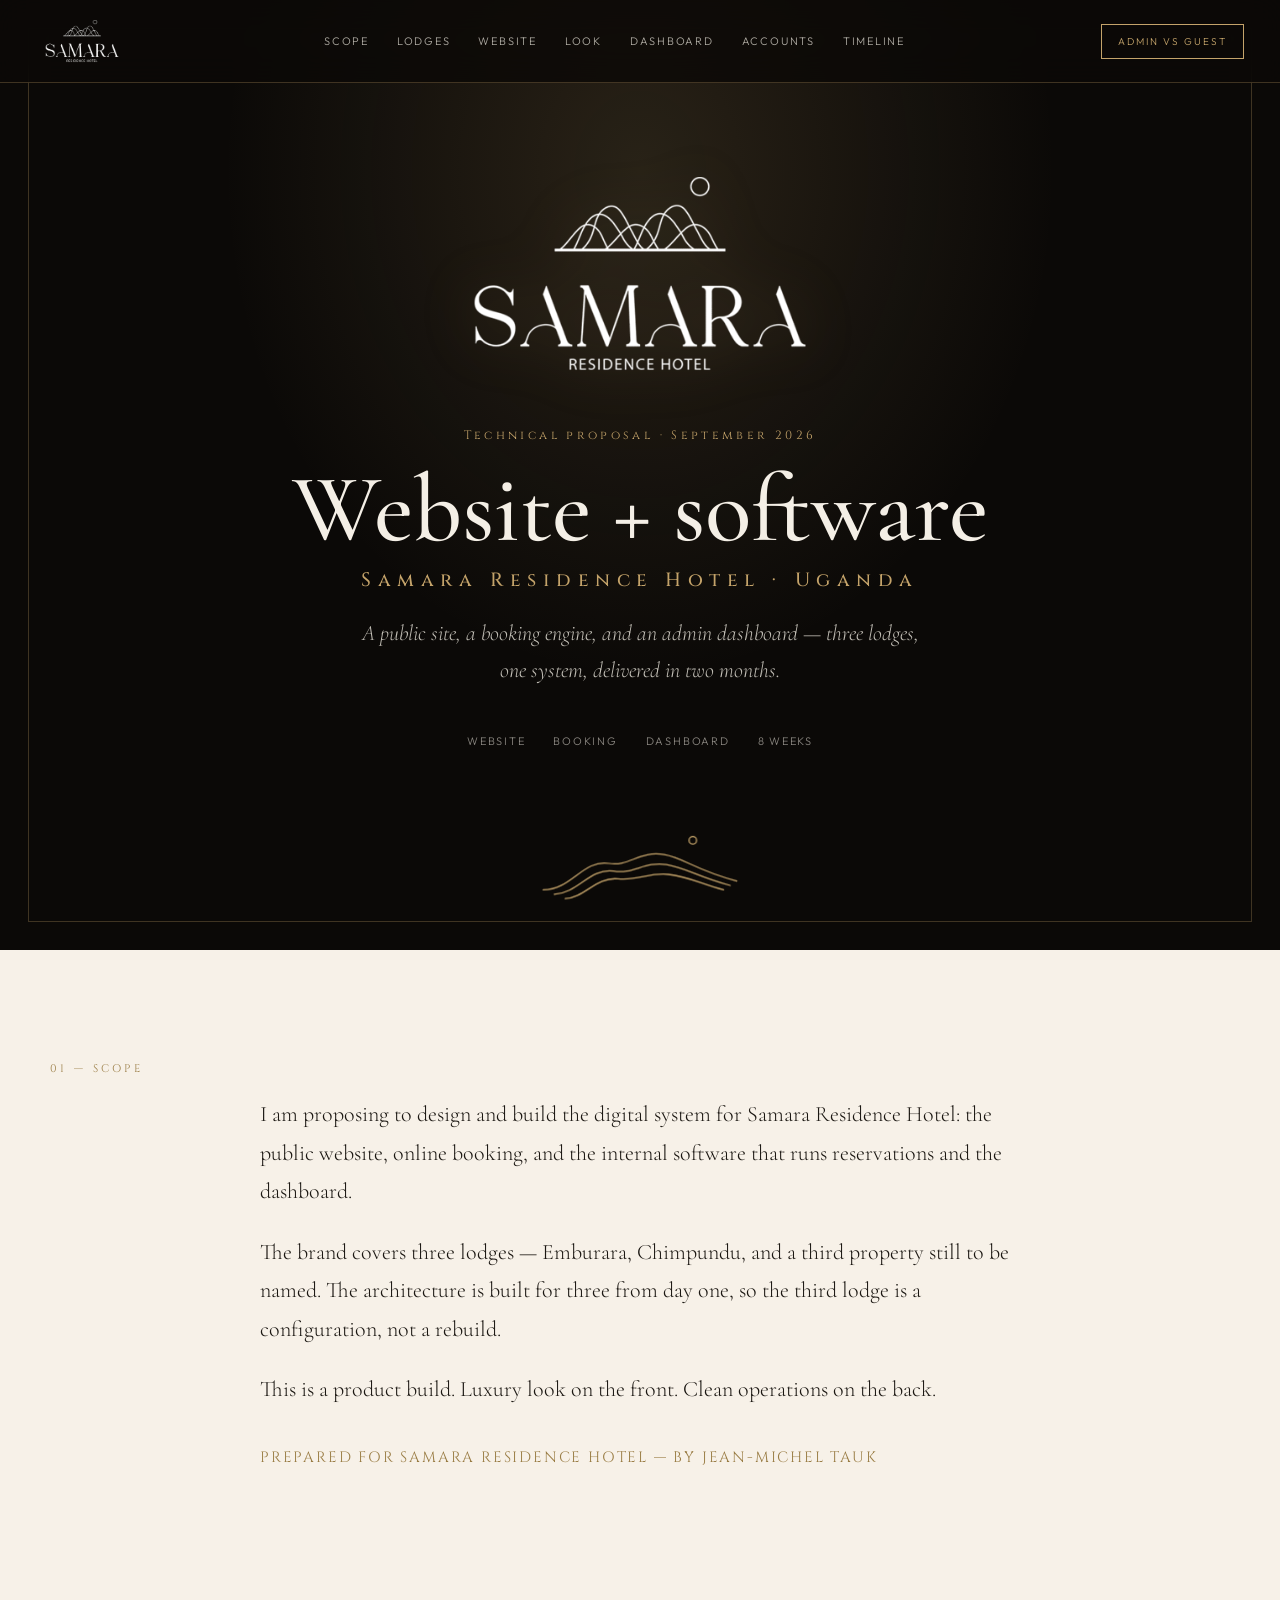
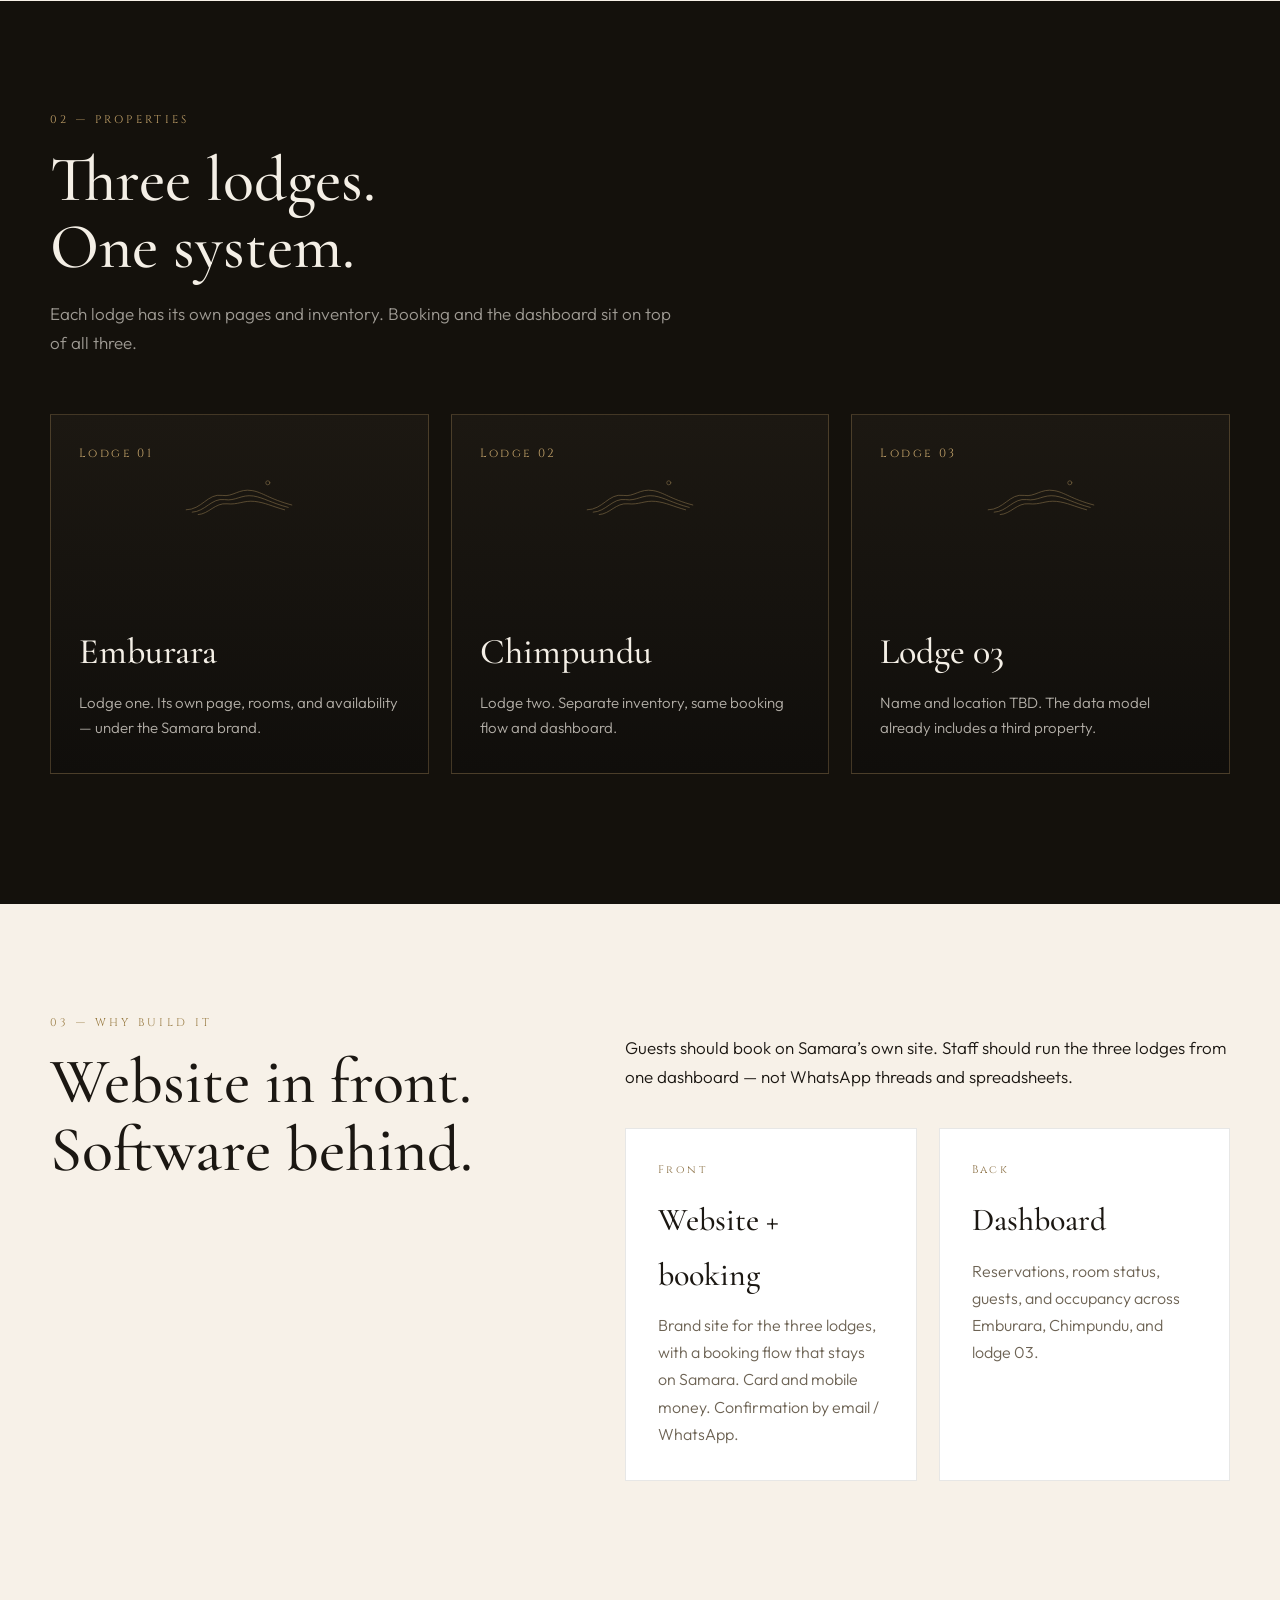
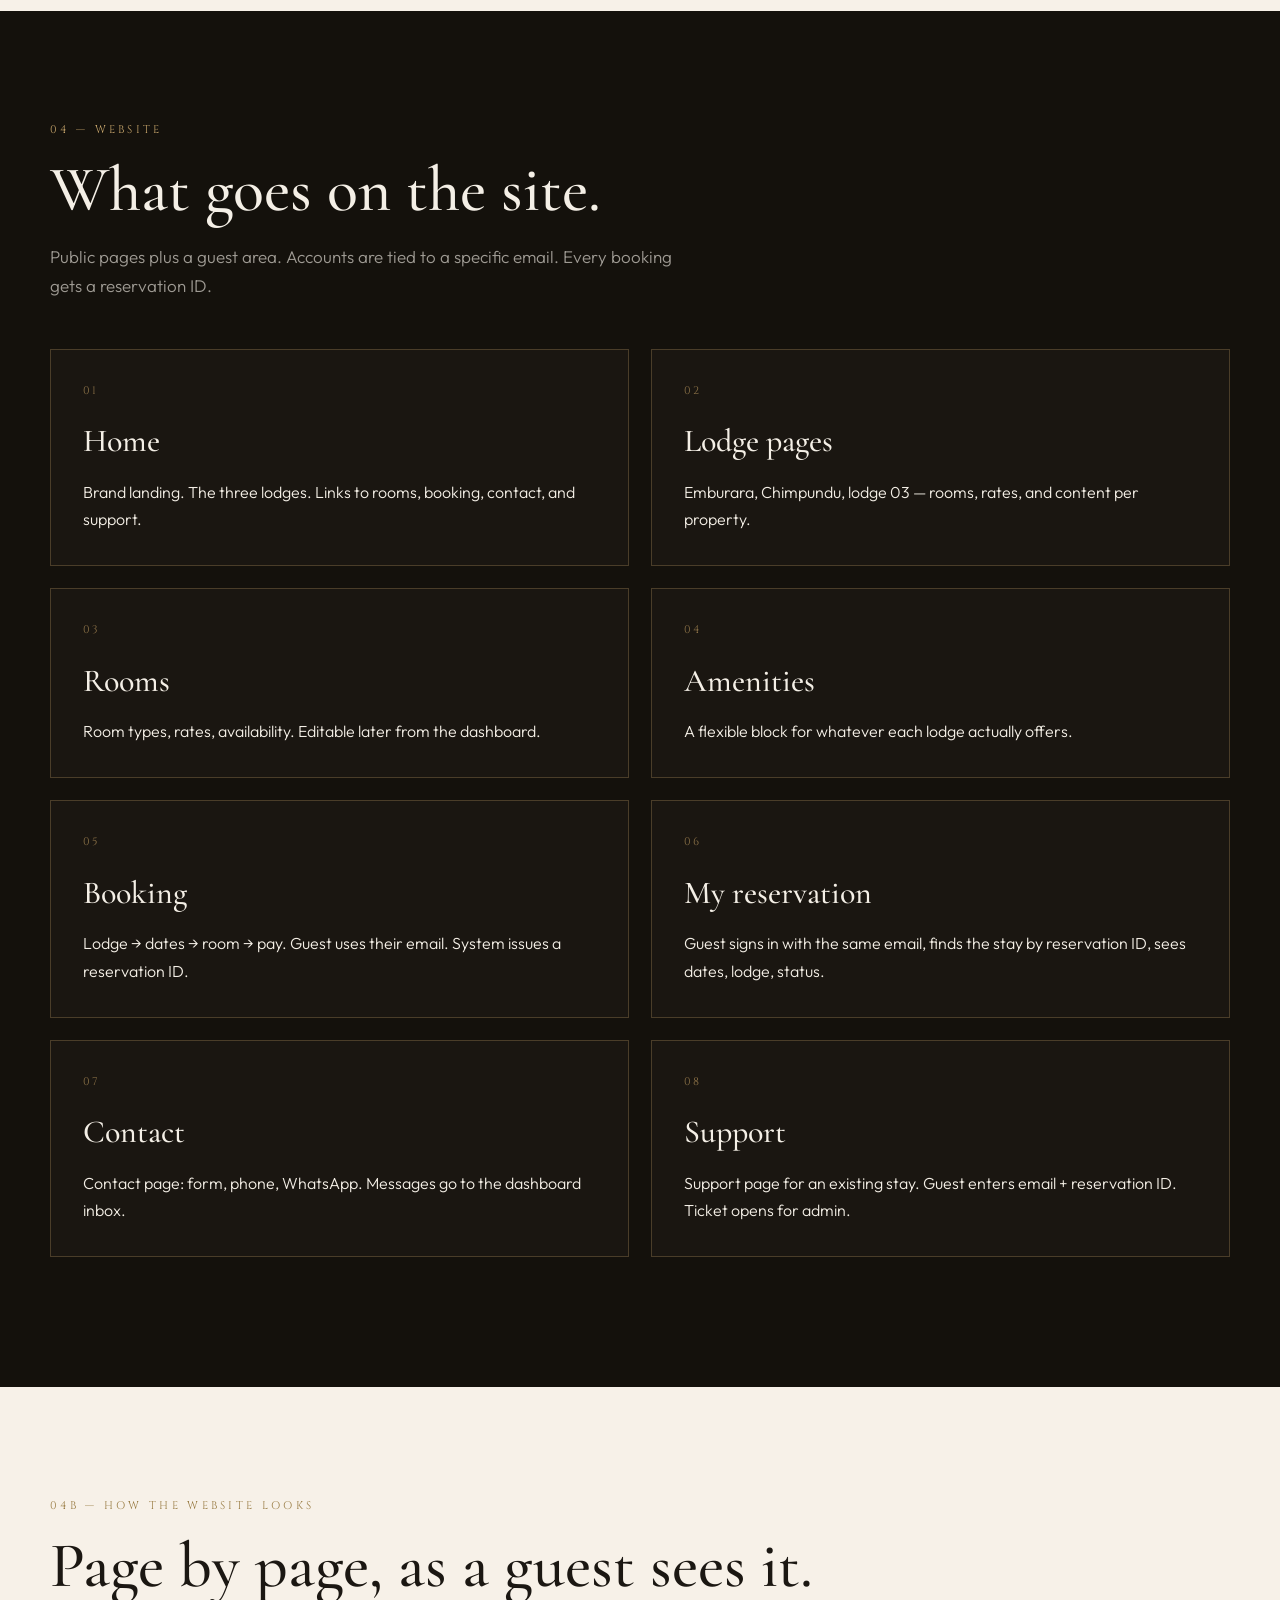
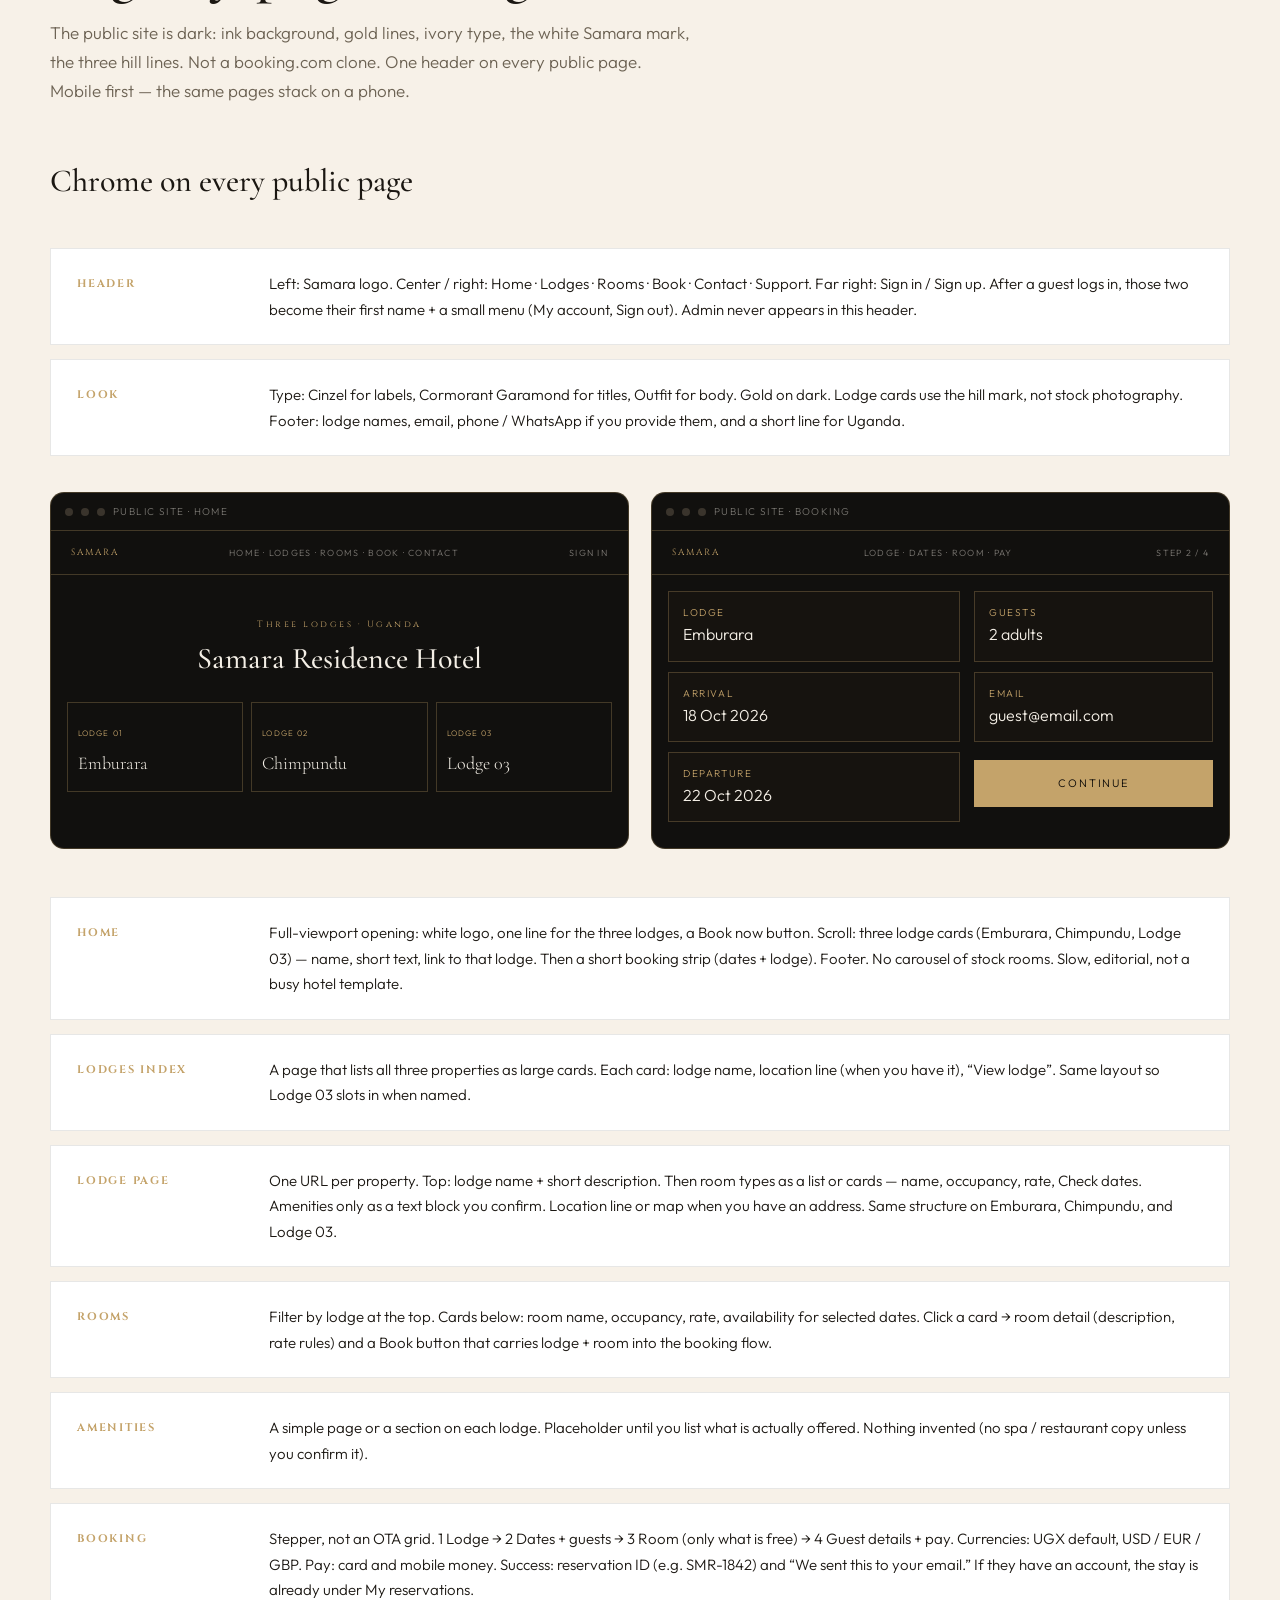
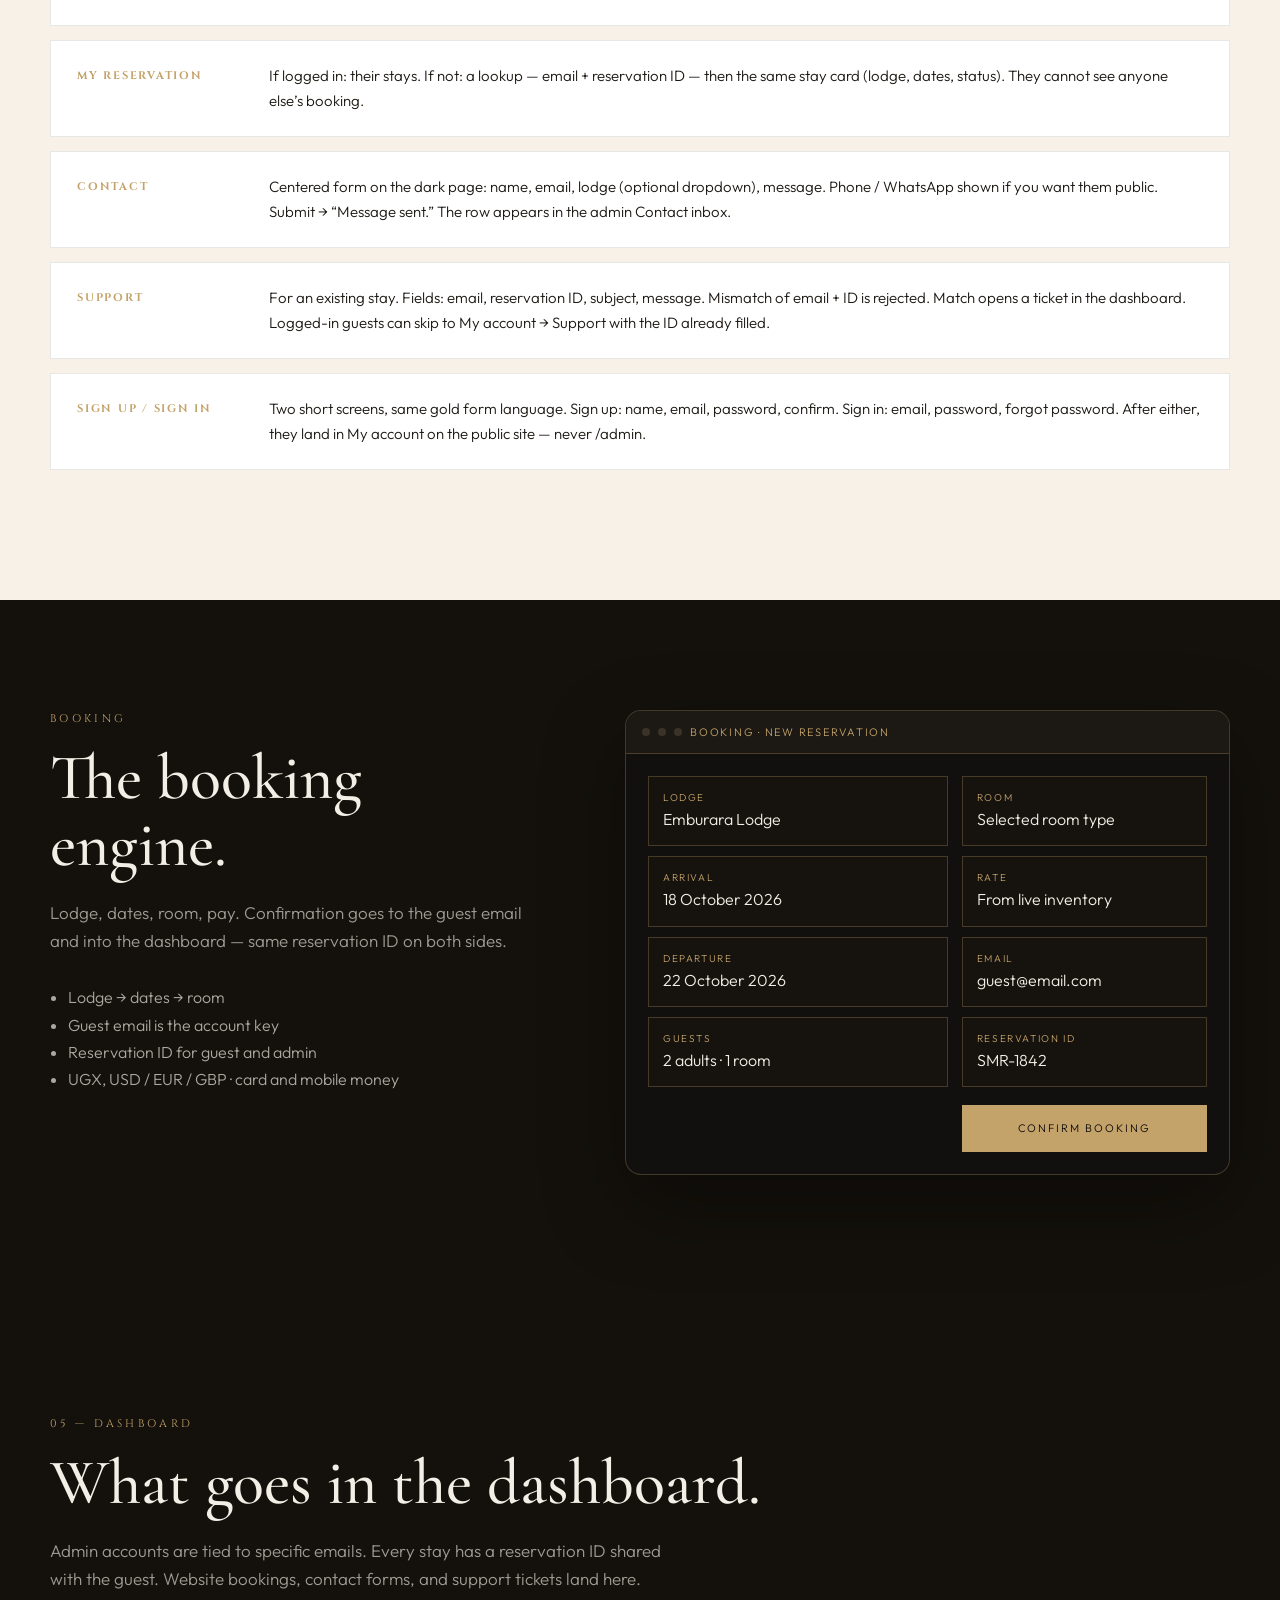
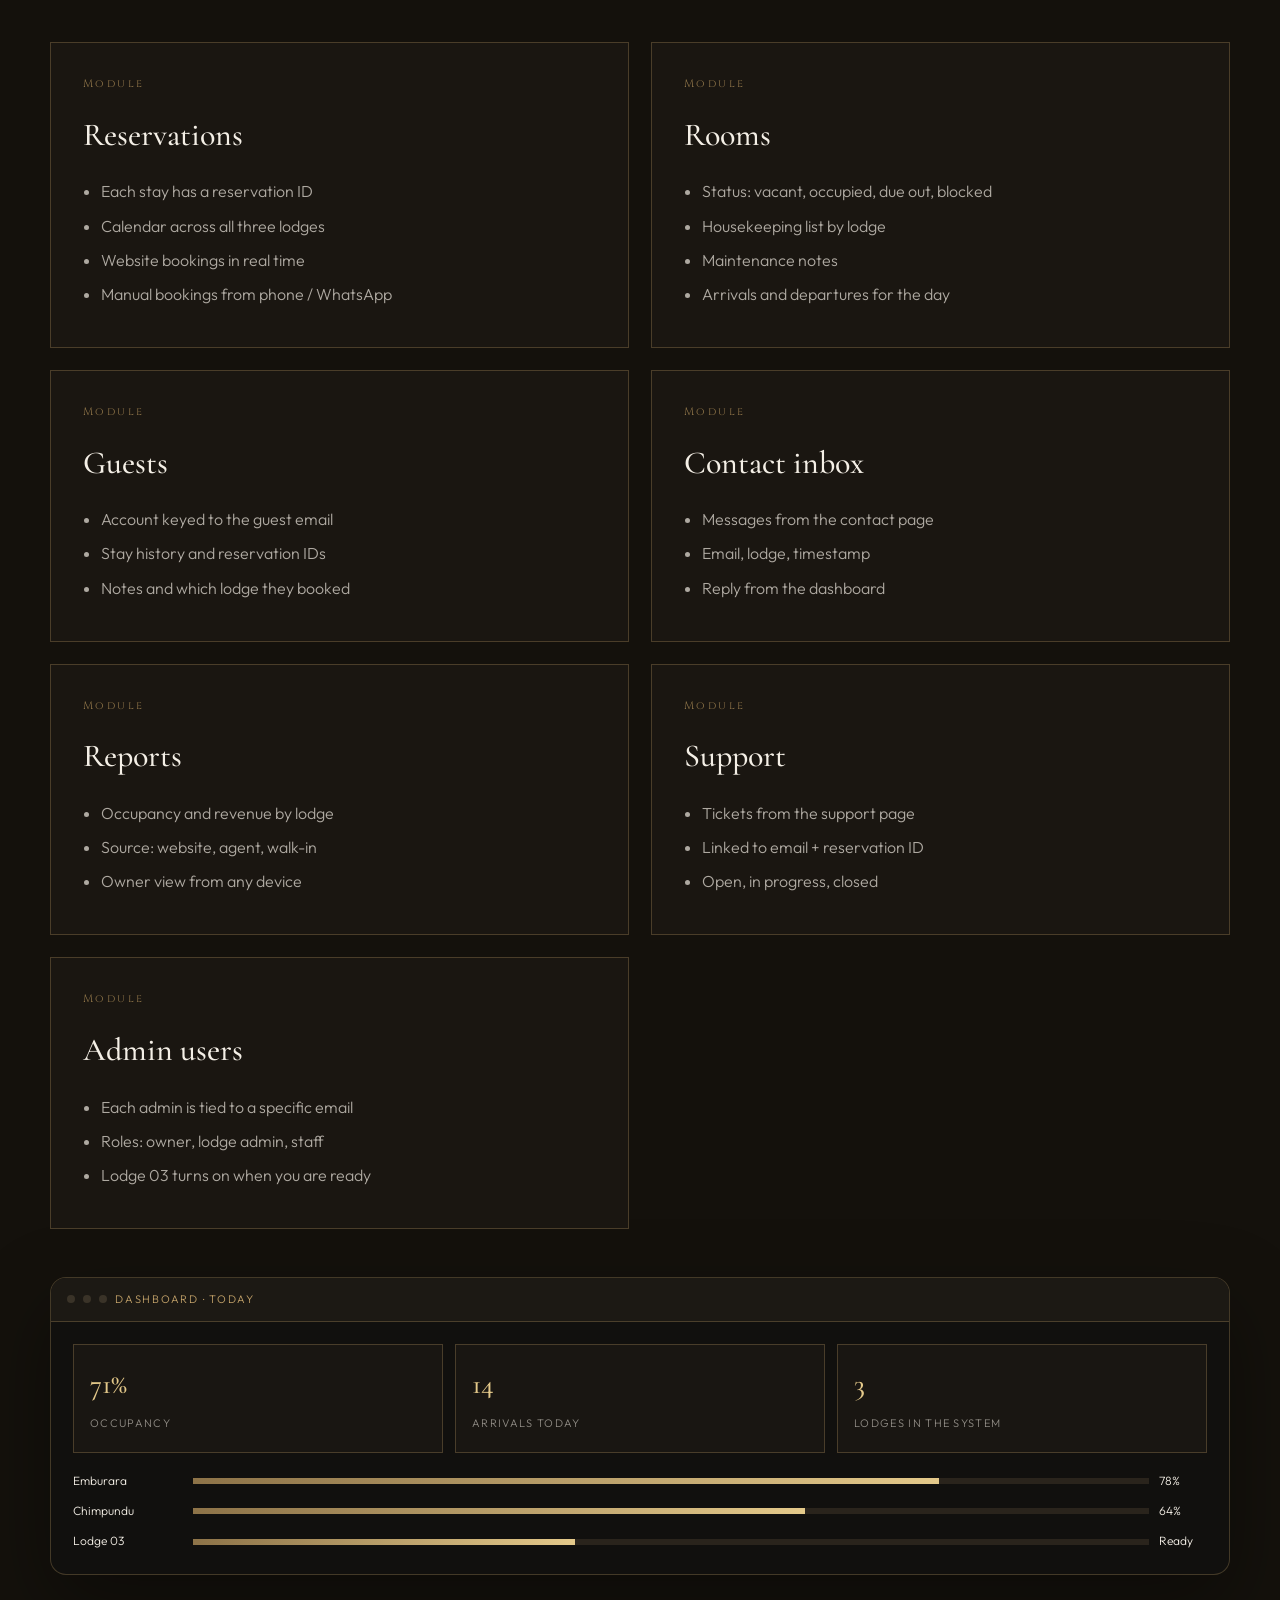
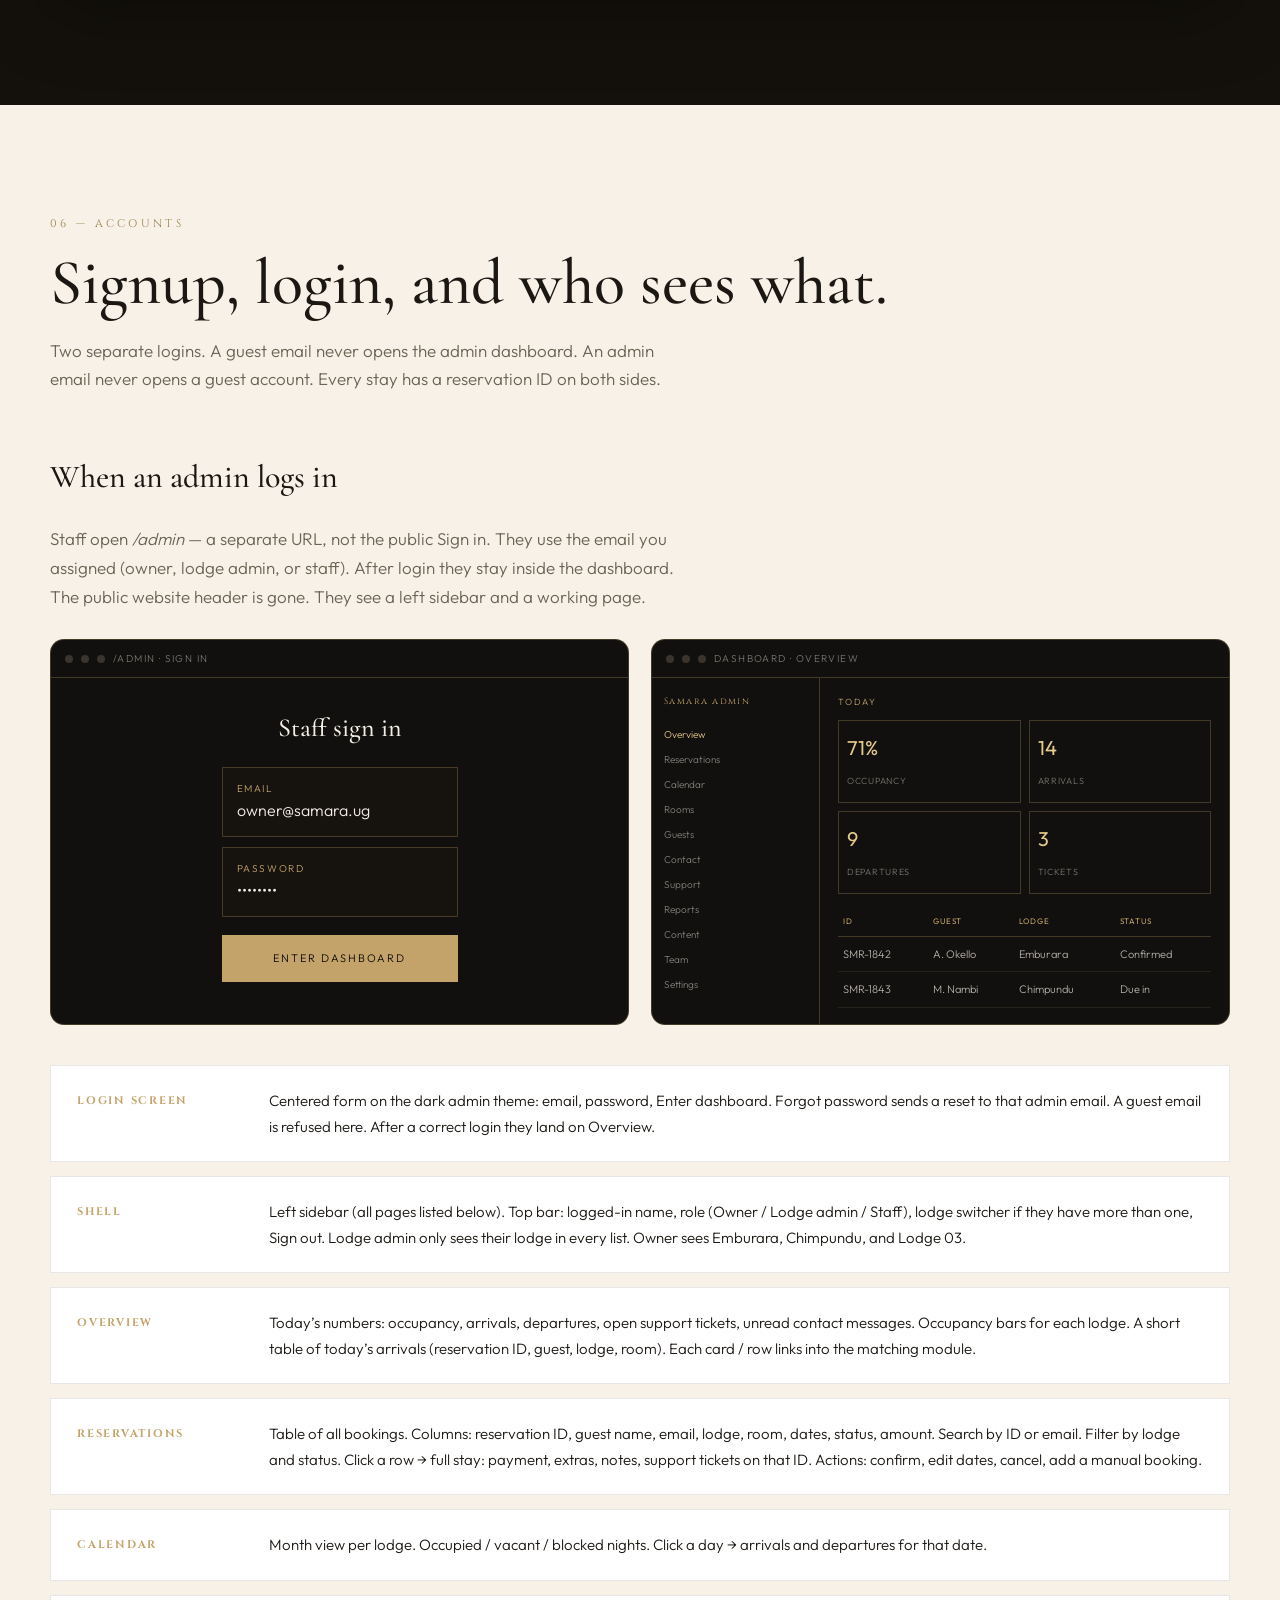
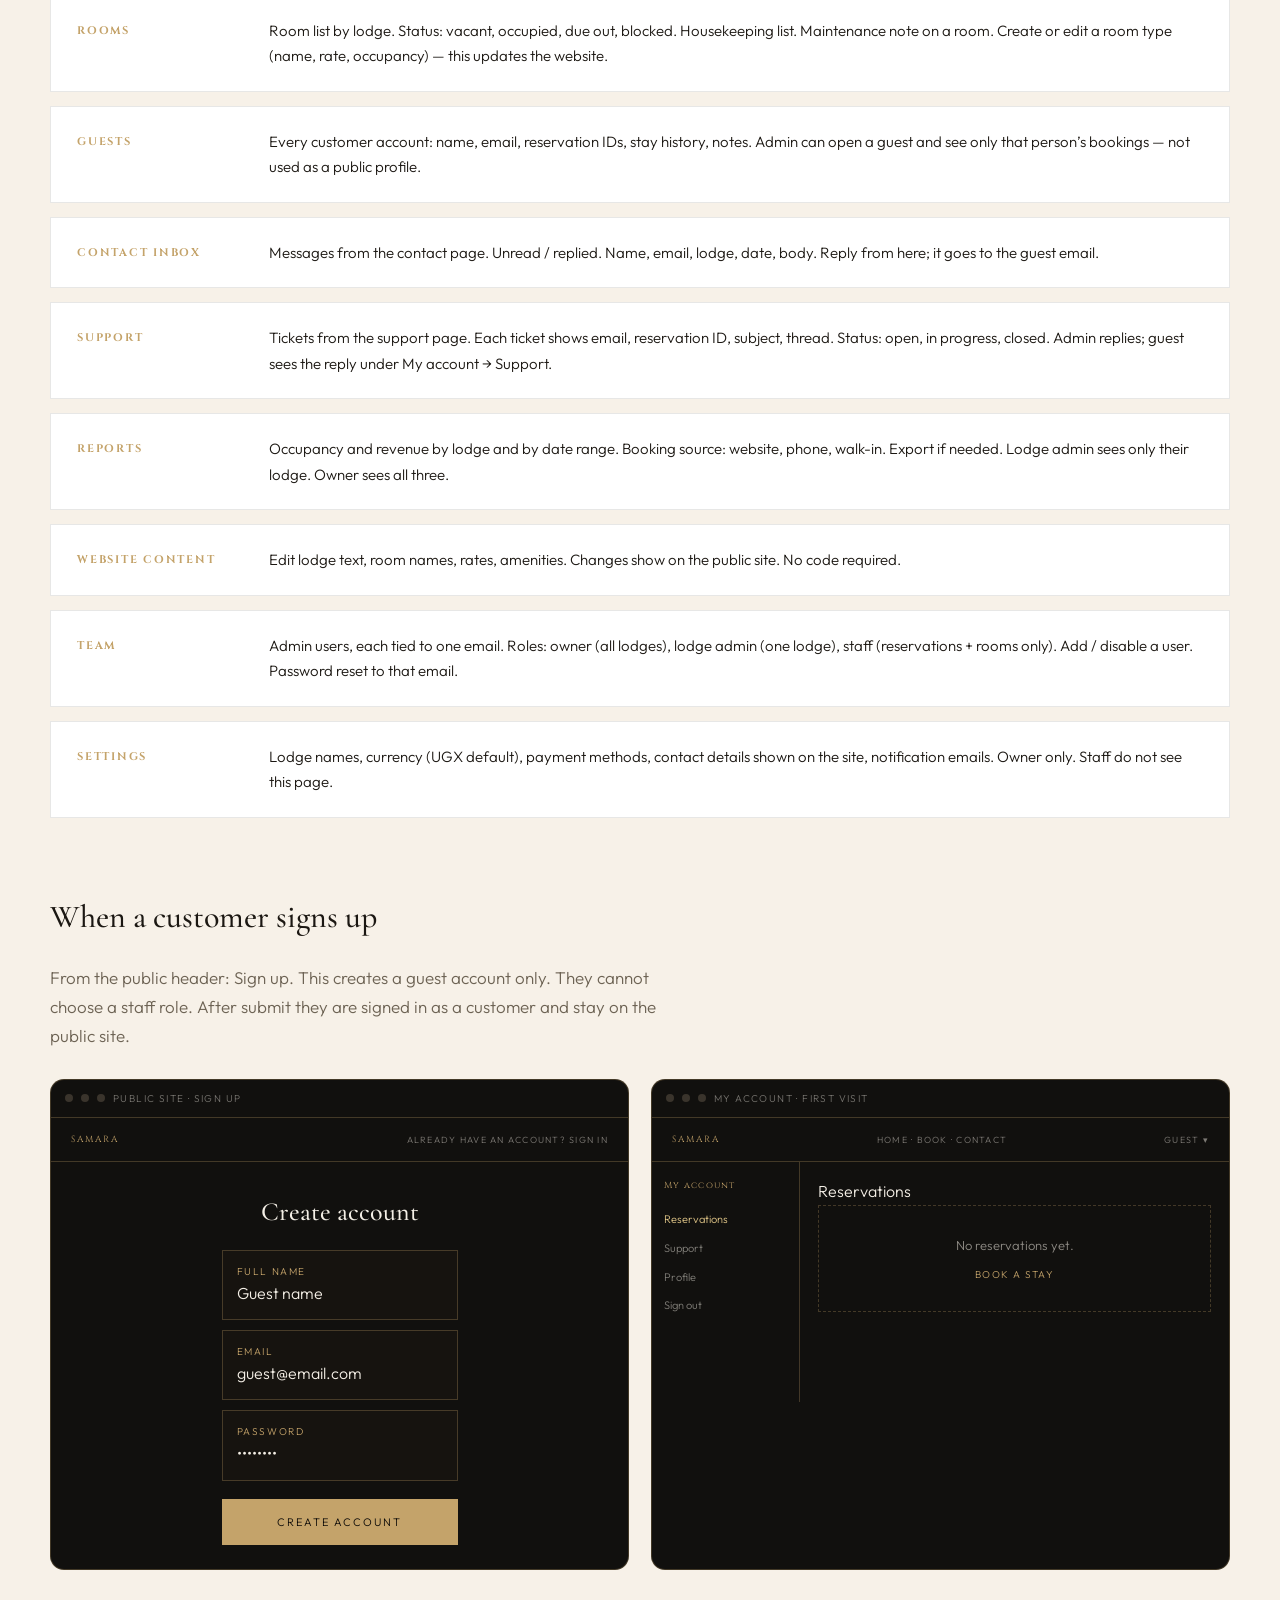
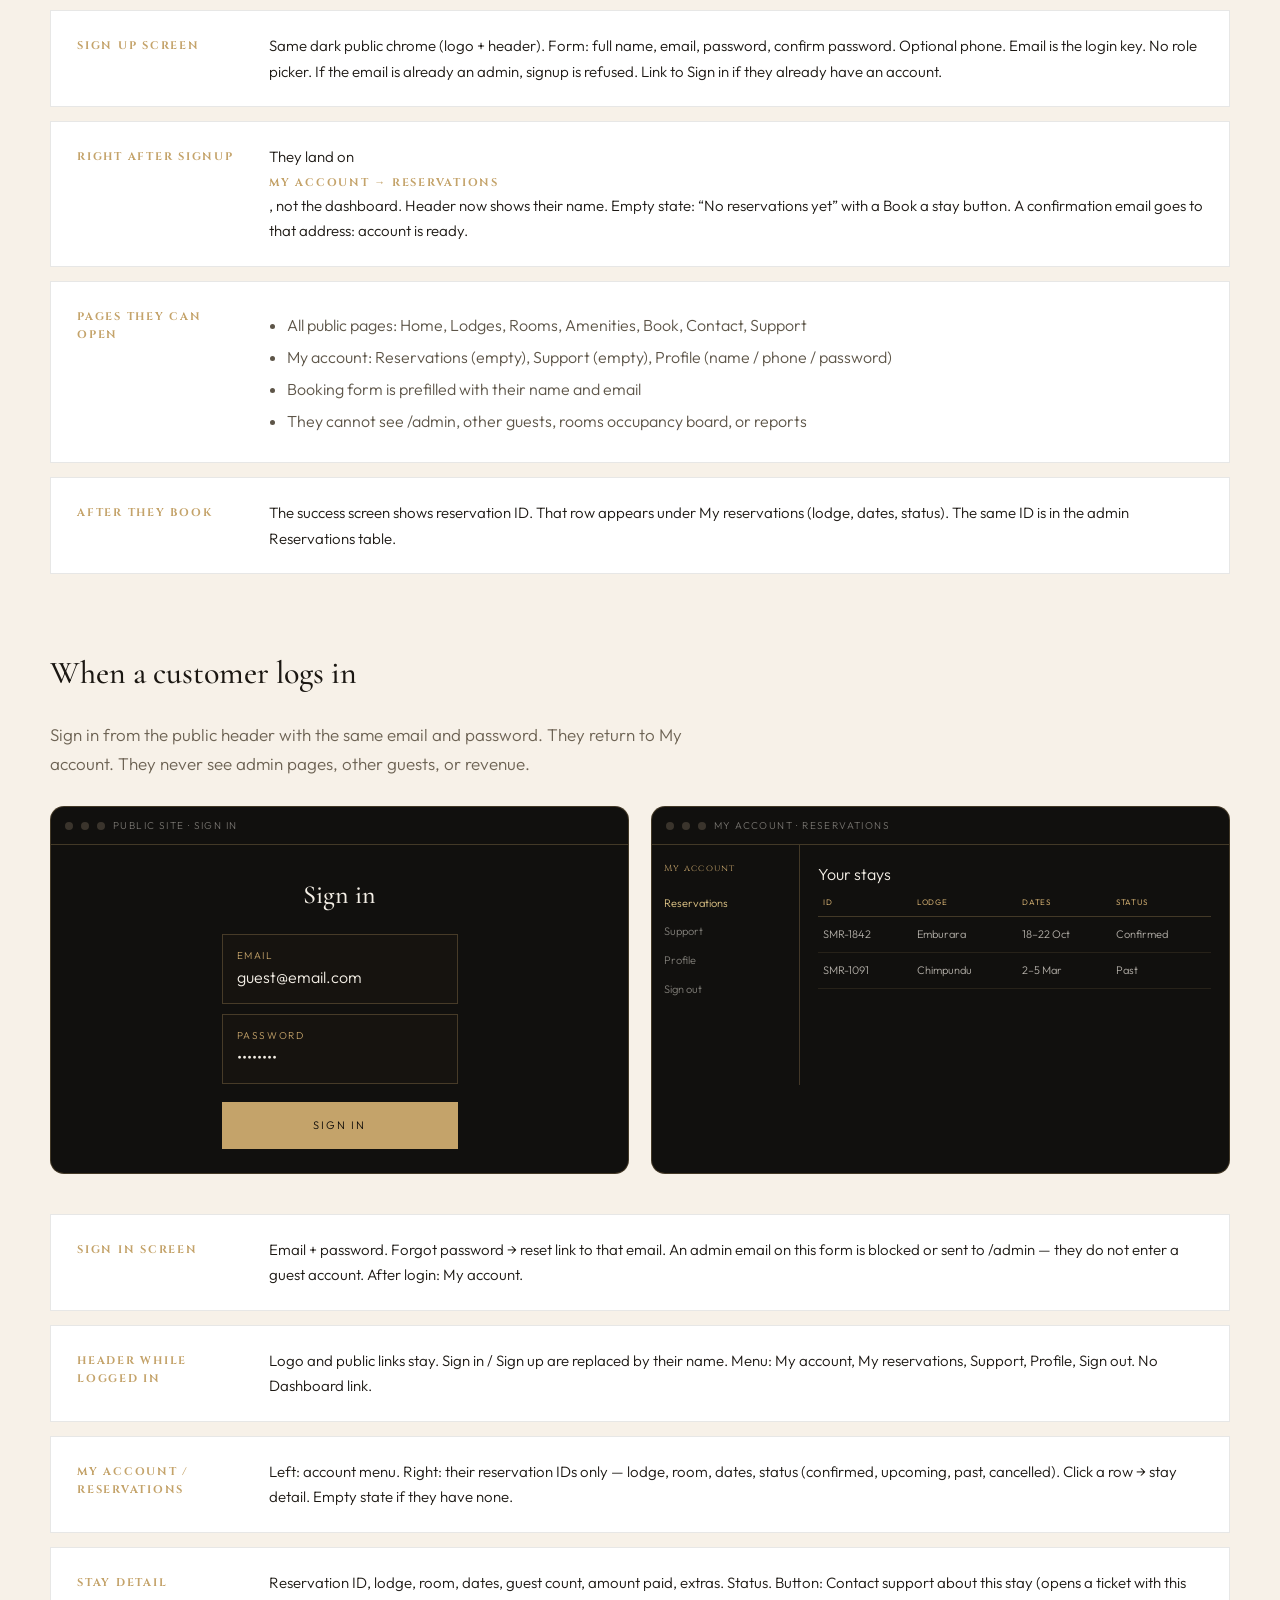
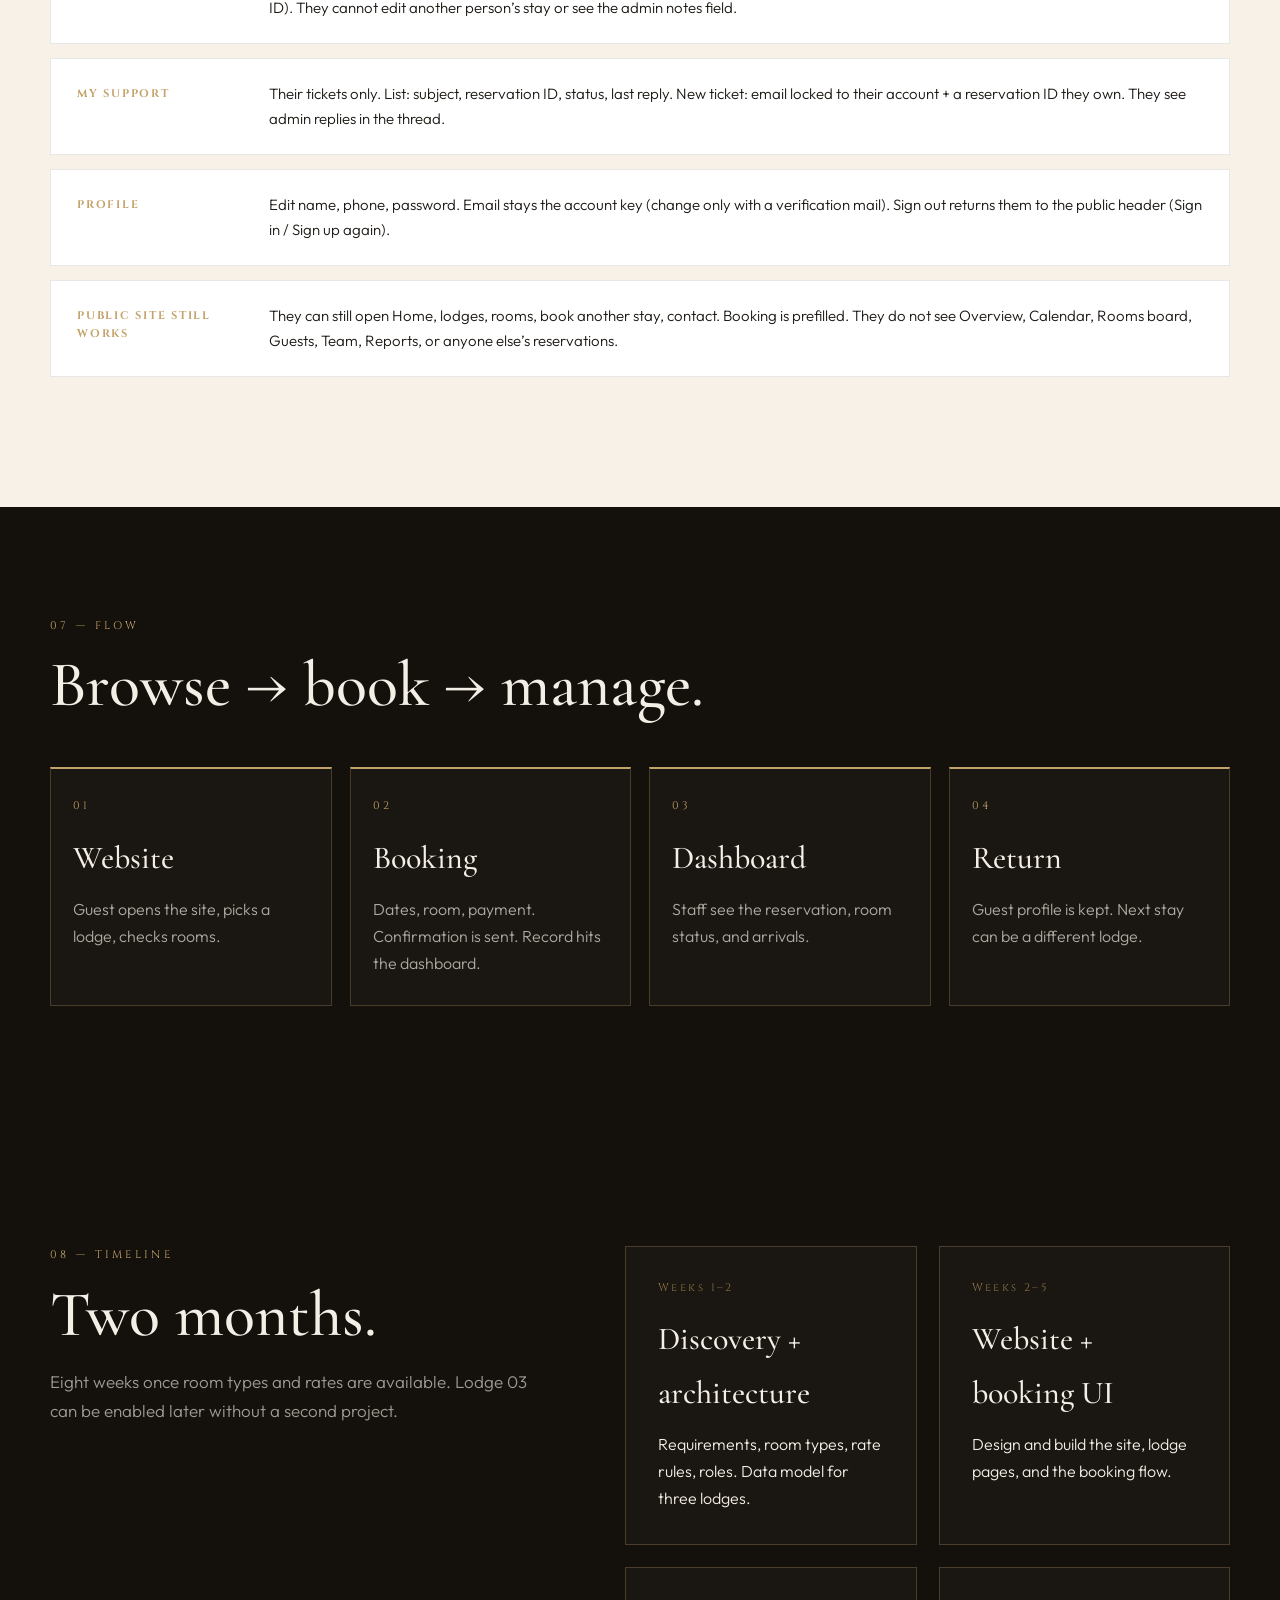
==== index.html @ 4e9f7d71 "Add Samara Residence Hotel website and software proposal Co-authored-by: Cursor <cursoragent@cursor." ====
<!DOCTYPE html>
<html lang="en">
<head>
  <meta charset="UTF-8" />
  <meta name="viewport" content="width=device-width, initial-scale=1.0" />
  <title>Samara Residence Hotel — Website + Software Proposal</title>
  <link rel="preconnect" href="https://fonts.googleapis.com" />
  <link rel="preconnect" href="https://fonts.gstatic.com" crossorigin />
  <link href="https://fonts.googleapis.com/css2?family=Cinzel:wght@400;500;600&family=Cormorant+Garamond:ital,wght@0,400;0,500;0,600;1,400;1,500&family=Outfit:wght@300;400;500&display=swap" rel="stylesheet" />
  <style>
    :root {
      --ink: #0b0907;
      --ink-soft: #14110c;
      --gold: #c4a36a;
      --gold-bright: #e4c98a;
      --gold-dim: #8d7348;
      --ivory: #f4efe6;
      --paper: #f7f1e8;
      --line: rgba(196, 163, 106, 0.28);
    }

    * { box-sizing: border-box; margin: 0; padding: 0; }
    html { scroll-behavior: smooth; }
    body {
      background: var(--ink);
      color: var(--ivory);
      font-family: "Outfit", sans-serif;
      font-weight: 300;
      line-height: 1.7;
      overflow-x: hidden;
    }

    img { max-width: 100%; display: block; }
    a { color: inherit; text-decoration: none; }
    button { font: inherit; cursor: pointer; border: 0; background: none; color: inherit; }

    .wrap { width: min(1180px, calc(100% - 48px)); margin: 0 auto; }
    .gold { color: var(--gold); }
    .muted { color: rgba(244, 239, 230, 0.62); }

    .progress {
      position: fixed;
      inset: 0 auto auto;
      height: 2px;
      width: 0;
      background: linear-gradient(90deg, transparent, var(--gold-bright));
      z-index: 60;
      box-shadow: 0 0 16px var(--gold);
    }

    /* HILLS — same compact mark as the logo, never stretched */
    .hills {
      position: absolute;
      left: 0;
      right: 0;
      bottom: 36px;
      height: 88px;
      display: flex;
      justify-content: center;
      pointer-events: none;
      color: var(--gold);
    }
    .hills svg {
      width: min(280px, 46vw);
      height: 88px;
    }
    .hills path,
    .hills circle {
      fill: none;
      stroke: currentColor;
      stroke-width: 1.15;
      stroke-linecap: round;
      stroke-linejoin: round;
    }
    .hills-draw path {
      stroke-dasharray: 280;
      stroke-dashoffset: 280;
      animation: draw 2.2s ease forwards;
    }
    .hills-draw path + path { animation-delay: 0.15s; }
    .hills-draw path + path + path { animation-delay: 0.3s; }
    .hills-draw circle { animation: rise 1.4s 0.45s ease both; }
    .hills.paper { color: #b08945; opacity: 0.35; }

    @keyframes draw { to { stroke-dashoffset: 0; } }
    @keyframes rise { from { opacity: 0; transform: translateY(12px); } to { opacity: 1; transform: none; } }
    @keyframes pulse {
      0%, 100% { opacity: 0.35; }
      50% { opacity: 0.8; }
    }
    @keyframes shimmer {
      0% { background-position: 0% 50%; }
      100% { background-position: 200% 50%; }
    }
    @keyframes floaty {
      0%, 100% { transform: translateY(0); }
      50% { transform: translateY(-8px); }
    }

    /* NAV */
    nav {
      position: fixed;
      inset: 0 0 auto;
      z-index: 40;
      display: flex;
      align-items: center;
      justify-content: space-between;
      padding: 14px 36px;
      background: rgba(11, 9, 7, 0.82);
      border-bottom: 1px solid var(--line);
      backdrop-filter: blur(16px);
    }
    nav .brand {
      display: flex;
      align-items: center;
      gap: 12px;
      font-family: "Cinzel", serif;
      font-size: 12px;
      letter-spacing: 0.24em;
    }
    nav .brand img { width: 92px; height: auto; }
    nav ul {
      display: flex;
      gap: 28px;
      list-style: none;
      font-size: 11px;
      letter-spacing: 0.16em;
      text-transform: uppercase;
      color: rgba(244, 239, 230, 0.7);
    }
    nav ul a { position: relative; }
    nav ul a::after {
      content: "";
      position: absolute;
      left: 0; bottom: -6px;
      width: 0; height: 1px;
      background: var(--gold);
      transition: width 0.35s ease;
    }
    nav ul a:hover { color: var(--gold-bright); }
    nav ul a:hover::after { width: 100%; }
    .nav-cta {
      border: 1px solid var(--gold);
      padding: 8px 16px;
      font-size: 10px;
      letter-spacing: 0.2em;
      text-transform: uppercase;
      color: var(--gold);
      transition: 0.3s ease;
    }
    .nav-cta:hover { background: var(--gold); color: var(--ink); }

    /* HERO */
    .hero {
      min-height: 100vh;
      display: grid;
      place-items: center;
      text-align: center;
      position: relative;
      padding: 150px 24px 200px;
      overflow: hidden;
      background:
        radial-gradient(ellipse at 50% 18%, rgba(196, 163, 106, 0.16), transparent 46%),
        #0b0907;
    }
    .hero::before {
      content: "";
      position: absolute;
      inset: 28px;
      border: 1px solid var(--line);
      pointer-events: none;
      animation: pulse 6s ease-in-out infinite;
    }
    .hero-inner { position: relative; z-index: 2; opacity: 1; transform: none; }
    .hero-logo {
      width: min(420px, 78vw);
      margin: 0 auto 28px;
      animation: floaty 7s ease-in-out infinite;
      filter: drop-shadow(0 0 28px rgba(196, 163, 106, 0.28));
    }
    .kicker {
      font-family: "Cinzel", serif;
      font-size: 12px;
      letter-spacing: 0.28em;
      color: var(--gold);
      margin-bottom: 22px;
    }
    .hero h1 {
      font-family: "Cormorant Garamond", serif;
      font-weight: 500;
      font-size: clamp(48px, 8vw, 96px);
      line-height: 0.9;
    }
    .hero h1 span {
      display: block;
      font-family: "Cinzel", serif;
      font-size: 0.2em;
      letter-spacing: 0.34em;
      margin-top: 18px;
      color: var(--gold);
    }
    .hero .lead {
      max-width: 560px;
      margin: 26px auto 0;
      font-family: "Cormorant Garamond", serif;
      font-size: 22px;
      font-style: italic;
      color: rgba(244, 239, 230, 0.78);
    }
    .meta-row {
      display: flex;
      justify-content: center;
      flex-wrap: wrap;
      gap: 28px;
      margin-top: 42px;
      font-size: 11px;
      letter-spacing: 0.16em;
      text-transform: uppercase;
      color: rgba(244, 239, 230, 0.55);
    }

    section { position: relative; scroll-margin-top: 84px; overflow: hidden; }
    .paper { background: var(--paper); color: #1b1712; }
    .paper .muted { color: #6d6354; }
    .ink { background: var(--ink-soft); }
    .section-pad { padding: 110px 0 130px; }

    .label {
      font-family: "Cinzel", serif;
      font-size: 11px;
      letter-spacing: 0.3em;
      text-transform: uppercase;
      color: var(--gold);
      margin-bottom: 16px;
    }
    .paper .label { color: #9a7d45; }
    h2 {
      font-family: "Cormorant Garamond", serif;
      font-weight: 500;
      font-size: clamp(36px, 5vw, 64px);
      line-height: 1.05;
    }
    h3 { font-family: "Cormorant Garamond", serif; font-weight: 500; font-size: 32px; }
    .intro { max-width: 640px; margin-top: 20px; font-size: 17px; }

    .split {
      display: grid;
      grid-template-columns: 0.9fr 1.1fr;
      gap: 80px;
      align-items: start;
    }

    .lodges {
      display: grid;
      grid-template-columns: repeat(3, 1fr);
      gap: 22px;
      margin-top: 56px;
    }
    .lodge {
      min-height: 360px;
      padding: 32px 28px;
      border: 1px solid var(--line);
      background: linear-gradient(180deg, #1c1812, #100e0b);
      display: flex;
      flex-direction: column;
      justify-content: flex-end;
      position: relative;
      overflow: hidden;
      transition: transform 0.5s ease, border-color 0.5s ease;
    }
    .lodge:hover { transform: translateY(-10px); border-color: var(--gold); }
    .lodge .mark {
      position: absolute;
      top: 56px;
      left: 0;
      right: 0;
      height: 72px;
      display: flex;
      justify-content: center;
      color: var(--gold);
      opacity: 0.55;
    }
    .lodge .mark svg { width: 132px; height: 56px; }
    .lodge .mark path,
    .lodge .mark circle {
      fill: none;
      stroke: currentColor;
      stroke-width: 1.15;
      stroke-linecap: round;
      stroke-linejoin: round;
    }
    .lodge .num {
      position: absolute;
      top: 28px; left: 28px;
      font-family: "Cinzel", serif;
      letter-spacing: 0.2em;
      color: var(--gold);
      font-size: 12px;
    }
    .lodge h3 { font-size: 36px; }
    .lodge p { color: rgba(244, 239, 230, 0.72); margin-top: 8px; font-size: 15px; }

    .letter {
      max-width: 760px;
      margin: 0 auto;
      font-family: "Cormorant Garamond", serif;
      font-size: 22px;
      line-height: 1.75;
    }
    .letter p + p { margin-top: 22px; }

    .grid-2 {
      display: grid;
      grid-template-columns: 1fr 1fr;
      gap: 22px;
      margin-top: 48px;
    }
    .card {
      padding: 32px;
      border: 1px solid var(--line);
      background: #1a1611;
      transition: transform 0.45s ease, border-color 0.45s ease;
    }
    .paper .card { background: #fff; border-color: rgba(27, 23, 18, 0.1); }
    .card:hover { transform: translateY(-6px); border-color: var(--gold); }
    .card .idx {
      font-family: "Cinzel", serif;
      font-size: 11px;
      letter-spacing: 0.22em;
      color: var(--gold-dim);
      margin-bottom: 14px;
    }
    .card h3 { margin-bottom: 10px; }
    .card ul { margin-top: 16px; padding-left: 18px; color: rgba(244, 239, 230, 0.68); }
    .paper .card ul { color: #5d5548; }
    .card li { margin: 7px 0; }

    .page-list { margin-top: 40px; display: grid; gap: 14px; }
    .page-row {
      padding: 22px 26px;
      border: 1px solid var(--line);
      background: #1a1611;
      display: grid;
      grid-template-columns: 170px 1fr;
      gap: 22px;
      align-items: start;
    }
    .paper .page-row { background: #fff; border-color: rgba(27, 23, 18, 0.1); }
    .page-row strong {
      font-family: "Cinzel", serif;
      font-size: 11px;
      letter-spacing: 0.16em;
      text-transform: uppercase;
      color: var(--gold);
      display: block;
      padding-top: 4px;
    }
    .page-row p { font-size: 15px; }
    .page-row ul { margin-top: 8px; padding-left: 18px; color: rgba(244, 239, 230, 0.68); }
    .paper .page-row ul { color: #5d5548; }
    .page-row li { margin: 5px 0; }
    .grid-3 {
      display: grid;
      grid-template-columns: repeat(3, 1fr);
      gap: 20px;
      margin-top: 48px;
    }
    @media (max-width: 980px) {
      .page-row, .grid-3 { grid-template-columns: 1fr; }
    }

    .look-grid { display: grid; grid-template-columns: 1fr 1fr; gap: 22px; margin-top: 36px; }
    .screen {
      background: #11100e;
      color: var(--ivory);
      border: 1px solid var(--line);
      border-radius: 14px;
      overflow: hidden;
    }
    .screen-bar {
      display: flex;
      align-items: center;
      gap: 8px;
      padding: 10px 14px;
      border-bottom: 1px solid var(--line);
      font-size: 10px;
      letter-spacing: 0.14em;
      text-transform: uppercase;
      color: rgba(244,239,230,.45);
    }
    .screen-bar .dot {
      width: 8px; height: 8px; border-radius: 50%;
      background: #3a342c; display: inline-block;
    }
    .site-head {
      display: flex;
      justify-content: space-between;
      align-items: center;
      padding: 14px 20px;
      border-bottom: 1px solid var(--line);
      font-size: 9px;
      letter-spacing: 0.14em;
      text-transform: uppercase;
      gap: 12px;
    }
    .site-head .mark-name {
      font-family: "Cinzel", serif;
      color: var(--gold);
      letter-spacing: 0.22em;
    }
    .site-links { color: rgba(244,239,230,.48); }
    .site-hero { padding: 42px 20px 28px; text-align: center; }
    .site-hero em {
      display: block;
      font-family: "Cinzel", serif;
      font-size: 9px;
      letter-spacing: 0.28em;
      color: var(--gold);
      font-style: normal;
      margin-bottom: 10px;
    }
    .site-hero b {
      font-family: "Cormorant Garamond", serif;
      font-size: 30px;
      font-weight: 500;
      display: block;
      line-height: 1.05;
    }
    .site-cards {
      display: grid;
      grid-template-columns: 1fr 1fr 1fr;
      gap: 8px;
      padding: 0 16px 18px;
    }
    .site-card {
      border: 1px solid var(--line);
      padding: 14px 10px 12px;
      min-height: 78px;
    }
    .site-card small { color: var(--gold); letter-spacing: 0.14em; text-transform: uppercase; font-size: 8px; }
    .site-card p { font-family: "Cormorant Garamond", serif; font-size: 18px; margin-top: 4px; }

    .admin-shell { display: grid; grid-template-columns: 168px 1fr; min-height: 300px; }
    .admin-side {
      border-right: 1px solid var(--line);
      padding: 16px 12px;
      font-size: 10px;
      color: rgba(244,239,230,.5);
    }
    .admin-side b {
      display: block;
      color: var(--gold);
      font-family: "Cinzel", serif;
      font-size: 9px;
      letter-spacing: 0.16em;
      margin-bottom: 12px;
      font-weight: 400;
    }
    .admin-side ul { list-style: none; padding: 0; }
    .admin-side li { padding: 4px 0; white-space: nowrap; }
    .admin-side li.on { color: var(--gold-bright); }
    .admin-main { padding: 16px 18px; }
    .admin-main .tiny {
      font-size: 9px;
      letter-spacing: 0.16em;
      text-transform: uppercase;
      color: var(--gold);
      margin-bottom: 10px;
    }
    .kpi-row { display: grid; grid-template-columns: repeat(2, 1fr); gap: 8px; margin-bottom: 14px; }
    .kpi { border: 1px solid var(--line); padding: 10px 8px; }
    .kpi b { display: block; font-family: "Outfit", sans-serif; font-size: 20px; color: var(--gold-bright); font-weight: 400; }
    .kpi span { font-size: 9px; letter-spacing: 0.08em; text-transform: uppercase; color: rgba(244,239,230,.45); }
    .mini-table { width: 100%; border-collapse: collapse; font-size: 11px; }
    .mini-table th {
      text-align: left;
      color: var(--gold);
      font-weight: 400;
      letter-spacing: 0.1em;
      text-transform: uppercase;
      font-size: 8px;
      padding: 7px 5px;
      border-bottom: 1px solid var(--line);
    }
    .mini-table td {
      padding: 8px 5px;
      border-bottom: 1px solid rgba(196,163,106,.12);
      color: rgba(244,239,230,.72);
    }

    .guest-shell { display: grid; grid-template-columns: 148px 1fr; min-height: 240px; }
    .guest-side {
      border-right: 1px solid var(--line);
      padding: 16px 12px;
      font-size: 11px;
      color: rgba(244,239,230,.5);
    }
    .guest-side b {
      display: block;
      font-family: "Cinzel", serif;
      font-size: 9px;
      letter-spacing: 0.14em;
      color: var(--gold);
      margin-bottom: 12px;
      font-weight: 400;
    }
    .guest-side ul { list-style: none; }
    .guest-side li { padding: 5px 0; white-space: nowrap; }
    .guest-side li.on { color: var(--gold-bright); }
    .guest-main { padding: 16px 18px; }
    .empty-box {
      border: 1px dashed var(--line);
      padding: 28px 16px;
      text-align: center;
      color: rgba(244,239,230,.55);
      font-size: 13px;
    }
    .empty-box em { display: block; color: var(--gold); font-style: normal; margin-top: 10px; letter-spacing: 0.14em; text-transform: uppercase; font-size: 10px; }

    .auth-box { padding: 28px 22px 24px; max-width: 280px; margin: 0 auto; }
    .auth-box h4 {
      font-family: "Cormorant Garamond", serif;
      font-size: 26px;
      font-weight: 500;
      text-align: center;
      margin-bottom: 16px;
      color: var(--ivory);
    }

    @media (max-width: 980px) {
      .look-grid, .admin-shell, .guest-shell, .kpi-row, .site-cards { grid-template-columns: 1fr; }
    }

    .mock {
      background: #11100e;
      color: var(--ivory);
      border: 1px solid var(--line);
      border-radius: 16px;
      overflow: hidden;
      box-shadow: 0 30px 80px rgba(0,0,0,.35);
    }
    .mock-bar {
      display: flex;
      align-items: center;
      gap: 8px;
      padding: 12px 16px;
      background: #1c1914;
      border-bottom: 1px solid var(--line);
      font-size: 11px;
      letter-spacing: 0.16em;
      text-transform: uppercase;
      color: var(--gold);
    }
    .dot { width: 8px; height: 8px; border-radius: 50%; background: #3a3328; }
    .mock-body { padding: 22px; }
    .stat-row { display: grid; grid-template-columns: repeat(3, 1fr); gap: 12px; }
    .stat { padding: 16px; background: #191612; border: 1px solid var(--line); }
    .stat b {
      display: block;
      font-family: "Cormorant Garamond", serif;
      font-size: 28px;
      font-weight: 500;
      color: var(--gold-bright);
    }
    .stat span { font-size: 11px; letter-spacing: 0.12em; text-transform: uppercase; color: rgba(244,239,230,.55); }
    .bars { margin-top: 18px; display: grid; gap: 10px; }
    .bar-line { display: grid; grid-template-columns: 110px 1fr 48px; gap: 10px; align-items: center; font-size: 12px; }
    .track { height: 6px; background: #2a241c; overflow: hidden; }
    .fill {
      height: 100%;
      width: 0;
      background: linear-gradient(90deg, var(--gold-dim), var(--gold-bright), var(--gold-dim));
      background-size: 200% 100%;
      animation: shimmer 3s linear infinite;
    }
    .fill.in { transition: width 1.4s ease; }

    .book { display: grid; grid-template-columns: 1.1fr 0.9fr; gap: 14px; }
    .field {
      border: 1px solid var(--line);
      padding: 12px 14px;
      margin-bottom: 10px;
      background: #16130f;
    }
    .field small { display: block; letter-spacing: 0.16em; text-transform: uppercase; font-size: 10px; color: var(--gold); }
    .gold-btn {
      width: 100%;
      margin-top: 8px;
      padding: 14px;
      background: var(--gold);
      color: var(--ink);
      letter-spacing: 0.18em;
      text-transform: uppercase;
      font-size: 11px;
      transition: 0.3s ease;
    }
    .gold-btn:hover { background: var(--gold-bright); }

    .phases { display: grid; grid-template-columns: repeat(4, 1fr); gap: 18px; margin-top: 48px; }
    .phase {
      padding: 28px 22px;
      background: #1a1611;
      border: 1px solid var(--line);
      border-top: 2px solid var(--gold);
    }
    .phase h3 { color: var(--ivory); margin: 8px 0 10px; }
    .phase .muted { color: rgba(244, 239, 230, 0.68); }

    .tiers { display: grid; grid-template-columns: repeat(3, 1fr); gap: 20px; margin-top: 48px; }
    .tier {
      padding: 36px 28px;
      border: 1px solid var(--line);
      background: #14110d;
      display: flex;
      flex-direction: column;
      transition: transform 0.45s ease;
    }
    .tier:hover { transform: translateY(-8px); }
    .tier.featured { box-shadow: 0 0 0 1px var(--gold), 0 20px 60px rgba(196,163,106,.12); }
    .price {
      font-family: "Cormorant Garamond", serif;
      font-size: 40px;
      color: var(--gold-bright);
      margin: 18px 0 8px;
    }
    .price small { font-size: 16px; color: rgba(244,239,230,.5); }
    .tier ul { margin: 20px 0 28px; padding-left: 18px; color: rgba(244,239,230,.7); flex: 1; }
    .tier li { margin: 8px 0; }
    .note { margin-top: 28px; font-size: 14px; color: rgba(244, 239, 230, 0.55); }

    .close {
      min-height: 88vh;
      display: grid;
      place-items: center;
      text-align: center;
      padding: 80px 24px 140px;
    }
    .close img {
      width: min(340px, 72vw);
      margin: 0 auto 36px;
      filter: drop-shadow(0 0 24px rgba(196,163,106,.25));
    }
    .quote {
      font-family: "Cormorant Garamond", serif;
      font-size: clamp(28px, 4vw, 44px);
      font-style: italic;
      line-height: 1.3;
      max-width: 820px;
    }

    footer {
      padding: 28px 36px 40px;
      display: flex;
      justify-content: space-between;
      gap: 16px;
      flex-wrap: wrap;
      font-size: 11px;
      letter-spacing: 0.16em;
      text-transform: uppercase;
      color: rgba(244, 239, 230, 0.4);
      border-top: 1px solid var(--line);
    }

    .reveal { opacity: 0; transform: translateY(28px); transition: 0.9s ease; }
    .reveal.in { opacity: 1; transform: none; }
    .delay-1 { transition-delay: 0.1s; }
    .delay-2 { transition-delay: 0.2s; }
    .delay-3 { transition-delay: 0.3s; }

    @media (max-width: 980px) {
      nav ul { display: none; }
      .split, .grid-2, .lodges, .phases, .tiers, .book, .stat-row { grid-template-columns: 1fr; }
      .hero::before { inset: 16px; }
      .lodge { min-height: 280px; }
    }

    @media print {
      nav, .progress { display: none; }
      .reveal { opacity: 1; transform: none; }
    }
  </style>
</head>
<body>
  <div class="progress" id="progress"></div>


  <nav>
    <a class="brand" href="#top">
      <img src="samara-logo-dark.png" alt="Samara" />
    </a>
    <ul>
      <li><a href="#scope">Scope</a></li>
      <li><a href="#lodges">Lodges</a></li>
      <li><a href="#website">Website</a></li>
      <li><a href="#look">Look</a></li>
      <li><a href="#software">Dashboard</a></li>
      <li><a href="#access">Accounts</a></li>
      <li><a href="#timeline">Timeline</a></li>
    </ul>
    <a class="nav-cta" href="#access">Admin vs guest</a>
  </nav>

  <header class="hero" id="top">
    <div class="hero-inner">
      <img class="hero-logo" src="samara-logo-dark.png" alt="Samara Residence Hotel" />
      <p class="kicker">Technical proposal · September 2026</p>
      <h1>Website + software<span>Samara Residence Hotel · Uganda</span></h1>
      <p class="lead">A public site, a booking engine, and an admin dashboard — three lodges, one system, delivered in two months.</p>
      <div class="meta-row">
        <span>Website</span>
        <span>Booking</span>
        <span>Dashboard</span>
        <span>8 weeks</span>
      </div>
    </div>
    <div class="hills hills-draw">
      <svg viewBox="0 0 220 80" aria-hidden="true">
        <circle cx="158" cy="13" r="3.4"/>
        <path d="M22 58 C 48 58, 58 30, 82 34 C 100 37, 110 22, 132 26 C 150 29, 160 40, 198 50"/>
        <path d="M32 62 C 54 61, 64 38, 86 41 C 104 44, 114 32, 134 35 C 152 38, 162 46, 192 54"/>
        <path d="M42 66 C 60 65, 70 46, 90 48 C 108 50, 118 42, 136 44 C 154 46, 164 52, 186 58"/>
      </svg>
    </div>
  </header>

  <section class="paper section-pad" id="scope">
    <div class="wrap reveal">
      <p class="label">01 — Scope</p>
      <div class="letter">
        <p>I am proposing to design and build the digital system for Samara Residence Hotel: the public website, online booking, and the internal software that runs reservations and the dashboard.</p>
        <p>The brand covers three lodges — Emburara, Chimpundu, and a third property still to be named. The architecture is built for three from day one, so the third lodge is a configuration, not a rebuild.</p>
        <p>This is a product build. Luxury look on the front. Clean operations on the back.</p>
        <p style="margin-top: 36px; font-size: 15px; letter-spacing: 0.12em; text-transform: uppercase; font-family: Cinzel, serif; color: #9a7d45;">Prepared for Samara Residence Hotel — by Jean-Michel Tauk</p>
      </div>
    </div>
  </section>

  <section class="ink section-pad" id="lodges">
    <div class="wrap">
      <p class="label reveal">02 — Properties</p>
      <h2 class="reveal">Three lodges.<br />One system.</h2>
      <p class="intro muted reveal">Each lodge has its own pages and inventory. Booking and the dashboard sit on top of all three.</p>
      <div class="lodges">
        <article class="lodge reveal">
          <div class="mark">
            <svg viewBox="0 0 220 80" aria-hidden="true">
              <circle cx="158" cy="13" r="3.4"/>
              <path d="M22 58 C 48 58, 58 30, 82 34 C 100 37, 110 22, 132 26 C 150 29, 160 40, 198 50"/>
              <path d="M32 62 C 54 61, 64 38, 86 41 C 104 44, 114 32, 134 35 C 152 38, 162 46, 192 54"/>
              <path d="M42 66 C 60 65, 70 46, 90 48 C 108 50, 118 42, 136 44 C 154 46, 164 52, 186 58"/>
            </svg>
          </div>
          <span class="num">Lodge 01</span>
          <h3>Emburara</h3>
          <p>Lodge one. Its own page, rooms, and availability — under the Samara brand.</p>
        </article>
        <article class="lodge reveal delay-1">
          <div class="mark">
            <svg viewBox="0 0 220 80" aria-hidden="true">
              <circle cx="158" cy="13" r="3.4"/>
              <path d="M22 58 C 48 58, 58 30, 82 34 C 100 37, 110 22, 132 26 C 150 29, 160 40, 198 50"/>
              <path d="M32 62 C 54 61, 64 38, 86 41 C 104 44, 114 32, 134 35 C 152 38, 162 46, 192 54"/>
              <path d="M42 66 C 60 65, 70 46, 90 48 C 108 50, 118 42, 136 44 C 154 46, 164 52, 186 58"/>
            </svg>
          </div>
          <span class="num">Lodge 02</span>
          <h3>Chimpundu</h3>
          <p>Lodge two. Separate inventory, same booking flow and dashboard.</p>
        </article>
        <article class="lodge reveal delay-2">
          <div class="mark">
            <svg viewBox="0 0 220 80" aria-hidden="true">
              <circle cx="158" cy="13" r="3.4"/>
              <path d="M22 58 C 48 58, 58 30, 82 34 C 100 37, 110 22, 132 26 C 150 29, 160 40, 198 50"/>
              <path d="M32 62 C 54 61, 64 38, 86 41 C 104 44, 114 32, 134 35 C 152 38, 162 46, 192 54"/>
              <path d="M42 66 C 60 65, 70 46, 90 48 C 108 50, 118 42, 136 44 C 154 46, 164 52, 186 58"/>
            </svg>
          </div>
          <span class="num">Lodge 03</span>
          <h3>Lodge 03</h3>
          <p>Name and location TBD. The data model already includes a third property.</p>
        </article>
      </div>
    </div>
  </section>

  <section class="paper section-pad">
    <div class="wrap split">
      <div class="reveal">
        <p class="label">03 — Why build it</p>
        <h2>Website in front.<br />Software behind.</h2>
      </div>
      <div class="reveal delay-1">
        <p class="intro">Guests should book on Samara’s own site. Staff should run the three lodges from one dashboard — not WhatsApp threads and spreadsheets.</p>
        <div class="grid-2" style="margin-top: 36px;">
          <div class="card">
            <p class="idx">Front</p>
            <h3>Website + booking</h3>
            <p class="muted">Brand site for the three lodges, with a booking flow that stays on Samara. Card and mobile money. Confirmation by email / WhatsApp.</p>
          </div>
          <div class="card">
            <p class="idx">Back</p>
            <h3>Dashboard</h3>
            <p class="muted">Reservations, room status, guests, and occupancy across Emburara, Chimpundu, and lodge 03.</p>
          </div>
        </div>
      </div>
    </div>
  </section>

  <section class="ink section-pad" id="website">
    <div class="wrap">
      <p class="label reveal">04 — Website</p>
      <h2 class="reveal">What goes on the site.</h2>
      <p class="intro muted reveal">Public pages plus a guest area. Accounts are tied to a specific email. Every booking gets a reservation ID.</p>
      <div class="grid-2">
        <div class="card reveal">
          <p class="idx">01</p>
          <h3>Home</h3>
          <p>Brand landing. The three lodges. Links to rooms, booking, contact, and support.</p>
        </div>
        <div class="card reveal delay-1">
          <p class="idx">02</p>
          <h3>Lodge pages</h3>
          <p>Emburara, Chimpundu, lodge 03 — rooms, rates, and content per property.</p>
        </div>
        <div class="card reveal">
          <p class="idx">03</p>
          <h3>Rooms</h3>
          <p>Room types, rates, availability. Editable later from the dashboard.</p>
        </div>
        <div class="card reveal delay-1">
          <p class="idx">04</p>
          <h3>Amenities</h3>
          <p>A flexible block for whatever each lodge actually offers.</p>
        </div>
        <div class="card reveal">
          <p class="idx">05</p>
          <h3>Booking</h3>
          <p>Lodge → dates → room → pay. Guest uses their email. System issues a reservation ID.</p>
        </div>
        <div class="card reveal delay-1">
          <p class="idx">06</p>
          <h3>My reservation</h3>
          <p>Guest signs in with the same email, finds the stay by reservation ID, sees dates, lodge, status.</p>
        </div>
        <div class="card reveal">
          <p class="idx">07</p>
          <h3>Contact</h3>
          <p>Contact page: form, phone, WhatsApp. Messages go to the dashboard inbox.</p>
        </div>
        <div class="card reveal delay-1">
          <p class="idx">08</p>
          <h3>Support</h3>
          <p>Support page for an existing stay. Guest enters email + reservation ID. Ticket opens for admin.</p>
        </div>
      </div>
    </div>
  </section>

  <section class="paper section-pad" id="look">
    <div class="wrap">
      <p class="label reveal">04b — How the website looks</p>
      <h2 class="reveal">Page by page, as a guest sees it.</h2>
      <p class="intro muted reveal">The public site is dark: ink background, gold lines, ivory type, the white Samara mark, the three hill lines. Not a booking.com clone. One header on every public page. Mobile first — the same pages stack on a phone.</p>

      <h3 class="reveal" style="margin-top: 48px;">Chrome on every public page</h3>
      <div class="page-list">
        <article class="page-row reveal">
          <strong>Header</strong>
          <div>
            <p>Left: Samara logo. Center / right: Home · Lodges · Rooms · Book · Contact · Support. Far right: Sign in / Sign up. After a guest logs in, those two become their first name + a small menu (My account, Sign out). Admin never appears in this header.</p>
          </div>
        </article>
        <article class="page-row reveal">
          <strong>Look</strong>
          <div>
            <p>Type: Cinzel for labels, Cormorant Garamond for titles, Outfit for body. Gold on dark. Lodge cards use the hill mark, not stock photography. Footer: lodge names, email, phone / WhatsApp if you provide them, and a short line for Uganda.</p>
          </div>
        </article>
      </div>

      <div class="look-grid reveal" style="margin-top: 36px;">
        <div class="screen">
          <div class="screen-bar"><span class="dot"></span><span class="dot"></span><span class="dot"></span> Public site · Home</div>
          <div class="site-head">
            <span class="mark-name">Samara</span>
            <span class="site-links">Home · Lodges · Rooms · Book · Contact</span>
            <span class="site-links">Sign in</span>
          </div>
          <div class="site-hero">
            <em>Three lodges · Uganda</em>
            <b>Samara Residence Hotel</b>
          </div>
          <div class="site-cards">
            <div class="site-card"><small>Lodge 01</small><p>Emburara</p></div>
            <div class="site-card"><small>Lodge 02</small><p>Chimpundu</p></div>
            <div class="site-card"><small>Lodge 03</small><p>Lodge 03</p></div>
          </div>
        </div>
        <div class="screen">
          <div class="screen-bar"><span class="dot"></span><span class="dot"></span><span class="dot"></span> Public site · Booking</div>
          <div class="site-head">
            <span class="mark-name">Samara</span>
            <span class="site-links">Lodge · Dates · Room · Pay</span>
            <span class="site-links">Step 2 / 4</span>
          </div>
          <div class="mock-body book" style="padding: 16px;">
            <div>
              <div class="field"><small>Lodge</small>Emburara</div>
              <div class="field"><small>Arrival</small>18 Oct 2026</div>
              <div class="field"><small>Departure</small>22 Oct 2026</div>
            </div>
            <div>
              <div class="field"><small>Guests</small>2 adults</div>
              <div class="field"><small>Email</small>guest@email.com</div>
              <button class="gold-btn" type="button">Continue</button>
            </div>
          </div>
        </div>
      </div>

      <div class="page-list" style="margin-top: 48px;">
        <article class="page-row reveal">
          <strong>Home</strong>
          <div>
            <p>Full-viewport opening: white logo, one line for the three lodges, a Book now button. Scroll: three lodge cards (Emburara, Chimpundu, Lodge 03) — name, short text, link to that lodge. Then a short booking strip (dates + lodge). Footer. No carousel of stock rooms. Slow, editorial, not a busy hotel template.</p>
          </div>
        </article>
        <article class="page-row reveal">
          <strong>Lodges index</strong>
          <div>
            <p>A page that lists all three properties as large cards. Each card: lodge name, location line (when you have it), “View lodge”. Same layout so Lodge 03 slots in when named.</p>
          </div>
        </article>
        <article class="page-row reveal">
          <strong>Lodge page</strong>
          <div>
            <p>One URL per property. Top: lodge name + short description. Then room types as a list or cards — name, occupancy, rate, Check dates. Amenities only as a text block you confirm. Location line or map when you have an address. Same structure on Emburara, Chimpundu, and Lodge 03.</p>
          </div>
        </article>
        <article class="page-row reveal">
          <strong>Rooms</strong>
          <div>
            <p>Filter by lodge at the top. Cards below: room name, occupancy, rate, availability for selected dates. Click a card → room detail (description, rate rules) and a Book button that carries lodge + room into the booking flow.</p>
          </div>
        </article>
        <article class="page-row reveal">
          <strong>Amenities</strong>
          <div>
            <p>A simple page or a section on each lodge. Placeholder until you list what is actually offered. Nothing invented (no spa / restaurant copy unless you confirm it).</p>
          </div>
        </article>
        <article class="page-row reveal">
          <strong>Booking</strong>
          <div>
            <p>Stepper, not an OTA grid. 1 Lodge → 2 Dates + guests → 3 Room (only what is free) → 4 Guest details + pay. Currencies: UGX default, USD / EUR / GBP. Pay: card and mobile money. Success: reservation ID (e.g. SMR-1842) and “We sent this to your email.” If they have an account, the stay is already under My reservations.</p>
          </div>
        </article>
        <article class="page-row reveal">
          <strong>My reservation</strong>
          <div>
            <p>If logged in: their stays. If not: a lookup — email + reservation ID — then the same stay card (lodge, dates, status). They cannot see anyone else’s booking.</p>
          </div>
        </article>
        <article class="page-row reveal">
          <strong>Contact</strong>
          <div>
            <p>Centered form on the dark page: name, email, lodge (optional dropdown), message. Phone / WhatsApp shown if you want them public. Submit → “Message sent.” The row appears in the admin Contact inbox.</p>
          </div>
        </article>
        <article class="page-row reveal">
          <strong>Support</strong>
          <div>
            <p>For an existing stay. Fields: email, reservation ID, subject, message. Mismatch of email + ID is rejected. Match opens a ticket in the dashboard. Logged-in guests can skip to My account → Support with the ID already filled.</p>
          </div>
        </article>
        <article class="page-row reveal">
          <strong>Sign up / Sign in</strong>
          <div>
            <p>Two short screens, same gold form language. Sign up: name, email, password, confirm. Sign in: email, password, forgot password. After either, they land in My account on the public site — never /admin.</p>
          </div>
        </article>
      </div>
    </div>
  </section>

  <section class="ink section-pad">
    <div class="wrap split">
      <div class="reveal">
        <p class="label">Booking</p>
        <h2>The booking engine.</h2>
        <p class="intro muted">Lodge, dates, room, pay. Confirmation goes to the guest email and into the dashboard — same reservation ID on both sides.</p>
        <ul style="margin-top: 28px; padding-left: 18px; color: rgba(244, 239, 230, 0.68);">
          <li>Lodge → dates → room</li>
          <li>Guest email is the account key</li>
          <li>Reservation ID for guest and admin</li>
          <li>UGX, USD / EUR / GBP · card and mobile money</li>
        </ul>
      </div>
      <div class="mock reveal delay-1">
        <div class="mock-bar"><span class="dot"></span><span class="dot"></span><span class="dot"></span> Booking · New reservation</div>
        <div class="mock-body book">
          <div>
            <div class="field"><small>Lodge</small>Emburara Lodge</div>
            <div class="field"><small>Arrival</small>18 October 2026</div>
            <div class="field"><small>Departure</small>22 October 2026</div>
            <div class="field"><small>Guests</small>2 adults · 1 room</div>
          </div>
          <div>
            <div class="field"><small>Room</small>Selected room type</div>
            <div class="field"><small>Rate</small>From live inventory</div>
            <div class="field"><small>Email</small>guest@email.com</div>
            <div class="field"><small>Reservation ID</small>SMR-1842</div>
            <button class="gold-btn" type="button">Confirm booking</button>
          </div>
        </div>
      </div>
    </div>
  </section>

  <section class="ink section-pad" id="software">
    <div class="wrap">
      <p class="label reveal">05 — Dashboard</p>
      <h2 class="reveal">What goes in the dashboard.</h2>
      <p class="intro muted reveal">Admin accounts are tied to specific emails. Every stay has a reservation ID shared with the guest. Website bookings, contact forms, and support tickets land here.</p>
      <div class="grid-2">
        <div class="card reveal">
          <p class="idx">Module</p>
          <h3>Reservations</h3>
          <ul>
            <li>Each stay has a reservation ID</li>
            <li>Calendar across all three lodges</li>
            <li>Website bookings in real time</li>
            <li>Manual bookings from phone / WhatsApp</li>
          </ul>
        </div>
        <div class="card reveal delay-1">
          <p class="idx">Module</p>
          <h3>Rooms</h3>
          <ul>
            <li>Status: vacant, occupied, due out, blocked</li>
            <li>Housekeeping list by lodge</li>
            <li>Maintenance notes</li>
            <li>Arrivals and departures for the day</li>
          </ul>
        </div>
        <div class="card reveal">
          <p class="idx">Module</p>
          <h3>Guests</h3>
          <ul>
            <li>Account keyed to the guest email</li>
            <li>Stay history and reservation IDs</li>
            <li>Notes and which lodge they booked</li>
          </ul>
        </div>
        <div class="card reveal delay-1">
          <p class="idx">Module</p>
          <h3>Contact inbox</h3>
          <ul>
            <li>Messages from the contact page</li>
            <li>Email, lodge, timestamp</li>
            <li>Reply from the dashboard</li>
          </ul>
        </div>
        <div class="card reveal">
          <p class="idx">Module</p>
          <h3>Reports</h3>
          <ul>
            <li>Occupancy and revenue by lodge</li>
            <li>Source: website, agent, walk-in</li>
            <li>Owner view from any device</li>
          </ul>
        </div>
        <div class="card reveal delay-1">
          <p class="idx">Module</p>
          <h3>Support</h3>
          <ul>
            <li>Tickets from the support page</li>
            <li>Linked to email + reservation ID</li>
            <li>Open, in progress, closed</li>
          </ul>
        </div>
        <div class="card reveal">
          <p class="idx">Module</p>
          <h3>Admin users</h3>
          <ul>
            <li>Each admin is tied to a specific email</li>
            <li>Roles: owner, lodge admin, staff</li>
            <li>Lodge 03 turns on when you are ready</li>
          </ul>
        </div>
      </div>

      <div class="mock reveal" style="margin-top: 48px;">
        <div class="mock-bar"><span class="dot"></span><span class="dot"></span><span class="dot"></span> Dashboard · Today</div>
        <div class="mock-body">
          <div class="stat-row">
            <div class="stat"><b data-count="71" data-suffix="%">0%</b><span>Occupancy</span></div>
            <div class="stat"><b data-count="14">0</b><span>Arrivals today</span></div>
            <div class="stat"><b data-count="3">0</b><span>Lodges in the system</span></div>
          </div>
          <div class="bars">
            <div class="bar-line"><span>Emburara</span><div class="track"><div class="fill" data-width="78"></div></div><span>78%</span></div>
            <div class="bar-line"><span>Chimpundu</span><div class="track"><div class="fill" data-width="64"></div></div><span>64%</span></div>
            <div class="bar-line"><span>Lodge 03</span><div class="track"><div class="fill" data-width="40"></div></div><span>Ready</span></div>
          </div>
        </div>
      </div>
    </div>
  </section>

  <section class="paper section-pad" id="access">
    <div class="wrap">
      <p class="label reveal">06 — Accounts</p>
      <h2 class="reveal">Signup, login, and who sees what.</h2>
      <p class="intro muted reveal">Two separate logins. A guest email never opens the admin dashboard. An admin email never opens a guest account. Every stay has a reservation ID on both sides.</p>

      <h3 class="reveal" style="margin-top: 56px;">When an admin logs in</h3>
      <p class="intro muted reveal">Staff open <em>/admin</em> — a separate URL, not the public Sign in. They use the email you assigned (owner, lodge admin, or staff). After login they stay inside the dashboard. The public website header is gone. They see a left sidebar and a working page.</p>

      <div class="look-grid reveal" style="margin-top: 28px;">
        <div class="screen">
          <div class="screen-bar"><span class="dot"></span><span class="dot"></span><span class="dot"></span> /admin · Sign in</div>
          <div class="auth-box">
            <h4>Staff sign in</h4>
            <div class="field"><small>Email</small>owner@samara.ug</div>
            <div class="field"><small>Password</small>••••••••</div>
            <button class="gold-btn" type="button">Enter dashboard</button>
          </div>
        </div>
        <div class="screen">
          <div class="screen-bar"><span class="dot"></span><span class="dot"></span><span class="dot"></span> Dashboard · Overview</div>
          <div class="admin-shell">
            <aside class="admin-side">
              <b>Samara admin</b>
              <ul>
                <li class="on">Overview</li>
                <li>Reservations</li>
                <li>Calendar</li>
                <li>Rooms</li>
                <li>Guests</li>
                <li>Contact</li>
                <li>Support</li>
                <li>Reports</li>
                <li>Content</li>
                <li>Team</li>
                <li>Settings</li>
              </ul>
            </aside>
            <div class="admin-main">
              <p class="tiny">Today</p>
              <div class="kpi-row">
                <div class="kpi"><b>71%</b><span>Occupancy</span></div>
                <div class="kpi"><b>14</b><span>Arrivals</span></div>
                <div class="kpi"><b>9</b><span>Departures</span></div>
                <div class="kpi"><b>3</b><span>Tickets</span></div>
              </div>
              <table class="mini-table">
                <thead><tr><th>ID</th><th>Guest</th><th>Lodge</th><th>Status</th></tr></thead>
                <tbody>
                  <tr><td>SMR-1842</td><td>A. Okello</td><td>Emburara</td><td>Confirmed</td></tr>
                  <tr><td>SMR-1843</td><td>M. Nambi</td><td>Chimpundu</td><td>Due in</td></tr>
                </tbody>
              </table>
            </div>
          </div>
        </div>
      </div>

      <div class="page-list">
        <article class="page-row reveal">
          <strong>Login screen</strong>
          <div>
            <p>Centered form on the dark admin theme: email, password, Enter dashboard. Forgot password sends a reset to that admin email. A guest email is refused here. After a correct login they land on Overview.</p>
          </div>
        </article>
        <article class="page-row reveal">
          <strong>Shell</strong>
          <div>
            <p>Left sidebar (all pages listed below). Top bar: logged-in name, role (Owner / Lodge admin / Staff), lodge switcher if they have more than one, Sign out. Lodge admin only sees their lodge in every list. Owner sees Emburara, Chimpundu, and Lodge 03.</p>
          </div>
        </article>
        <article class="page-row reveal">
          <strong>Overview</strong>
          <div>
            <p>Today’s numbers: occupancy, arrivals, departures, open support tickets, unread contact messages. Occupancy bars for each lodge. A short table of today’s arrivals (reservation ID, guest, lodge, room). Each card / row links into the matching module.</p>
          </div>
        </article>
        <article class="page-row reveal">
          <strong>Reservations</strong>
          <div>
            <p>Table of all bookings. Columns: reservation ID, guest name, email, lodge, room, dates, status, amount. Search by ID or email. Filter by lodge and status. Click a row → full stay: payment, extras, notes, support tickets on that ID. Actions: confirm, edit dates, cancel, add a manual booking.</p>
          </div>
        </article>
        <article class="page-row reveal">
          <strong>Calendar</strong>
          <div>
            <p>Month view per lodge. Occupied / vacant / blocked nights. Click a day → arrivals and departures for that date.</p>
          </div>
        </article>
        <article class="page-row reveal">
          <strong>Rooms</strong>
          <div>
            <p>Room list by lodge. Status: vacant, occupied, due out, blocked. Housekeeping list. Maintenance note on a room. Create or edit a room type (name, rate, occupancy) — this updates the website.</p>
          </div>
        </article>
        <article class="page-row reveal">
          <strong>Guests</strong>
          <div>
            <p>Every customer account: name, email, reservation IDs, stay history, notes. Admin can open a guest and see only that person’s bookings — not used as a public profile.</p>
          </div>
        </article>
        <article class="page-row reveal">
          <strong>Contact inbox</strong>
          <div>
            <p>Messages from the contact page. Unread / replied. Name, email, lodge, date, body. Reply from here; it goes to the guest email.</p>
          </div>
        </article>
        <article class="page-row reveal">
          <strong>Support</strong>
          <div>
            <p>Tickets from the support page. Each ticket shows email, reservation ID, subject, thread. Status: open, in progress, closed. Admin replies; guest sees the reply under My account → Support.</p>
          </div>
        </article>
        <article class="page-row reveal">
          <strong>Reports</strong>
          <div>
            <p>Occupancy and revenue by lodge and by date range. Booking source: website, phone, walk-in. Export if needed. Lodge admin sees only their lodge. Owner sees all three.</p>
          </div>
        </article>
        <article class="page-row reveal">
          <strong>Website content</strong>
          <div>
            <p>Edit lodge text, room names, rates, amenities. Changes show on the public site. No code required.</p>
          </div>
        </article>
        <article class="page-row reveal">
          <strong>Team</strong>
          <div>
            <p>Admin users, each tied to one email. Roles: owner (all lodges), lodge admin (one lodge), staff (reservations + rooms only). Add / disable a user. Password reset to that email.</p>
          </div>
        </article>
        <article class="page-row reveal">
          <strong>Settings</strong>
          <div>
            <p>Lodge names, currency (UGX default), payment methods, contact details shown on the site, notification emails. Owner only. Staff do not see this page.</p>
          </div>
        </article>
      </div>

      <h3 class="reveal" style="margin-top: 72px;">When a customer signs up</h3>
      <p class="intro muted reveal">From the public header: Sign up. This creates a guest account only. They cannot choose a staff role. After submit they are signed in as a customer and stay on the public site.</p>

      <div class="look-grid reveal" style="margin-top: 28px;">
        <div class="screen">
          <div class="screen-bar"><span class="dot"></span><span class="dot"></span><span class="dot"></span> Public site · Sign up</div>
          <div class="site-head">
            <span class="mark-name">Samara</span>
            <span class="site-links">Already have an account? Sign in</span>
          </div>
          <div class="auth-box">
            <h4>Create account</h4>
            <div class="field"><small>Full name</small>Guest name</div>
            <div class="field"><small>Email</small>guest@email.com</div>
            <div class="field"><small>Password</small>••••••••</div>
            <button class="gold-btn" type="button">Create account</button>
          </div>
        </div>
        <div class="screen">
          <div class="screen-bar"><span class="dot"></span><span class="dot"></span><span class="dot"></span> My account · First visit</div>
          <div class="site-head">
            <span class="mark-name">Samara</span>
            <span class="site-links">Home · Book · Contact</span>
            <span class="site-links">Guest ▾</span>
          </div>
          <div class="guest-shell">
            <aside class="guest-side">
              <b>My account</b>
              <ul>
                <li class="on">Reservations</li>
                <li>Support</li>
                <li>Profile</li>
                <li>Sign out</li>
              </ul>
            </aside>
            <div class="guest-main">
              <p class="tiny">Reservations</p>
              <div class="empty-box">No reservations yet.<em>Book a stay</em></div>
            </div>
          </div>
        </div>
      </div>

      <div class="page-list">
        <article class="page-row reveal">
          <strong>Sign up screen</strong>
          <div>
            <p>Same dark public chrome (logo + header). Form: full name, email, password, confirm password. Optional phone. Email is the login key. No role picker. If the email is already an admin, signup is refused. Link to Sign in if they already have an account.</p>
          </div>
        </article>
        <article class="page-row reveal">
          <strong>Right after signup</strong>
          <div>
            <p>They land on <strong>My account → Reservations</strong>, not the dashboard. Header now shows their name. Empty state: “No reservations yet” with a Book a stay button. A confirmation email goes to that address: account is ready.</p>
          </div>
        </article>
        <article class="page-row reveal">
          <strong>Pages they can open</strong>
          <div>
            <ul>
              <li>All public pages: Home, Lodges, Rooms, Amenities, Book, Contact, Support</li>
              <li>My account: Reservations (empty), Support (empty), Profile (name / phone / password)</li>
              <li>Booking form is prefilled with their name and email</li>
              <li>They cannot see /admin, other guests, rooms occupancy board, or reports</li>
            </ul>
          </div>
        </article>
        <article class="page-row reveal">
          <strong>After they book</strong>
          <div>
            <p>The success screen shows reservation ID. That row appears under My reservations (lodge, dates, status). The same ID is in the admin Reservations table.</p>
          </div>
        </article>
      </div>

      <h3 class="reveal" style="margin-top: 72px;">When a customer logs in</h3>
      <p class="intro muted reveal">Sign in from the public header with the same email and password. They return to My account. They never see admin pages, other guests, or revenue.</p>

      <div class="look-grid reveal" style="margin-top: 28px;">
        <div class="screen">
          <div class="screen-bar"><span class="dot"></span><span class="dot"></span><span class="dot"></span> Public site · Sign in</div>
          <div class="auth-box">
            <h4>Sign in</h4>
            <div class="field"><small>Email</small>guest@email.com</div>
            <div class="field"><small>Password</small>••••••••</div>
            <button class="gold-btn" type="button">Sign in</button>
          </div>
        </div>
        <div class="screen">
          <div class="screen-bar"><span class="dot"></span><span class="dot"></span><span class="dot"></span> My account · Reservations</div>
          <div class="guest-shell">
            <aside class="guest-side">
              <b>My account</b>
              <ul>
                <li class="on">Reservations</li>
                <li>Support</li>
                <li>Profile</li>
                <li>Sign out</li>
              </ul>
            </aside>
            <div class="guest-main">
              <p class="tiny">Your stays</p>
              <table class="mini-table">
                <thead><tr><th>ID</th><th>Lodge</th><th>Dates</th><th>Status</th></tr></thead>
                <tbody>
                  <tr><td>SMR-1842</td><td>Emburara</td><td>18–22 Oct</td><td>Confirmed</td></tr>
                  <tr><td>SMR-1091</td><td>Chimpundu</td><td>2–5 Mar</td><td>Past</td></tr>
                </tbody>
              </table>
            </div>
          </div>
        </div>
      </div>

      <div class="page-list">
        <article class="page-row reveal">
          <strong>Sign in screen</strong>
          <div>
            <p>Email + password. Forgot password → reset link to that email. An admin email on this form is blocked or sent to /admin — they do not enter a guest account. After login: My account.</p>
          </div>
        </article>
        <article class="page-row reveal">
          <strong>Header while logged in</strong>
          <div>
            <p>Logo and public links stay. Sign in / Sign up are replaced by their name. Menu: My account, My reservations, Support, Profile, Sign out. No Dashboard link.</p>
          </div>
        </article>
        <article class="page-row reveal">
          <strong>My account / Reservations</strong>
          <div>
            <p>Left: account menu. Right: their reservation IDs only — lodge, room, dates, status (confirmed, upcoming, past, cancelled). Click a row → stay detail. Empty state if they have none.</p>
          </div>
        </article>
        <article class="page-row reveal">
          <strong>Stay detail</strong>
          <div>
            <p>Reservation ID, lodge, room, dates, guest count, amount paid, extras. Status. Button: Contact support about this stay (opens a ticket with this ID). They cannot edit another person’s stay or see the admin notes field.</p>
          </div>
        </article>
        <article class="page-row reveal">
          <strong>My support</strong>
          <div>
            <p>Their tickets only. List: subject, reservation ID, status, last reply. New ticket: email locked to their account + a reservation ID they own. They see admin replies in the thread.</p>
          </div>
        </article>
        <article class="page-row reveal">
          <strong>Profile</strong>
          <div>
            <p>Edit name, phone, password. Email stays the account key (change only with a verification mail). Sign out returns them to the public header (Sign in / Sign up again).</p>
          </div>
        </article>
        <article class="page-row reveal">
          <strong>Public site still works</strong>
          <div>
            <p>They can still open Home, lodges, rooms, book another stay, contact. Booking is prefilled. They do not see Overview, Calendar, Rooms board, Guests, Team, Reports, or anyone else’s reservations.</p>
          </div>
        </article>
      </div>
    </div>
  </section>

  <section class="ink section-pad" id="flow">
    <div class="wrap">
      <p class="label reveal">07 — Flow</p>
      <h2 class="reveal">Browse → book → manage.</h2>
      <div class="phases">
        <div class="phase reveal">
          <p class="label">01</p>
          <h3>Website</h3>
          <p class="muted">Guest opens the site, picks a lodge, checks rooms.</p>
        </div>
        <div class="phase reveal delay-1">
          <p class="label">02</p>
          <h3>Booking</h3>
          <p class="muted">Dates, room, payment. Confirmation is sent. Record hits the dashboard.</p>
        </div>
        <div class="phase reveal delay-2">
          <p class="label">03</p>
          <h3>Dashboard</h3>
          <p class="muted">Staff see the reservation, room status, and arrivals.</p>
        </div>
        <div class="phase reveal delay-3">
          <p class="label">04</p>
          <h3>Return</h3>
          <p class="muted">Guest profile is kept. Next stay can be a different lodge.</p>
        </div>
      </div>
    </div>
  </section>

  <section class="ink section-pad" id="timeline">
    <div class="wrap split">
      <div class="reveal">
        <p class="label">08 — Timeline</p>
        <h2>Two months.</h2>
        <p class="intro muted">Eight weeks once room types and rates are available. Lodge 03 can be enabled later without a second project.</p>
      </div>
      <div class="grid-2" style="margin:0;">
        <div class="card reveal">
          <p class="idx">Weeks 1–2</p>
          <h3>Discovery + architecture</h3>
          <p>Requirements, room types, rate rules, roles. Data model for three lodges.</p>
        </div>
        <div class="card reveal delay-1">
          <p class="idx">Weeks 2–5</p>
          <h3>Website + booking UI</h3>
          <p>Design and build the site, lodge pages, and the booking flow.</p>
        </div>
        <div class="card reveal">
          <p class="idx">Weeks 3–7</p>
          <h3>Dashboard</h3>
          <p>Reservations, rooms, guests, contact, support, reports. Staff training.</p>
        </div>
        <div class="card reveal delay-1">
          <p class="idx">Week 8</p>
          <h3>Launch</h3>
          <p>Go-live, fixes, and support through the first live week.</p>
        </div>
      </div>
    </div>
  </section>

  <section class="close ink" id="close">
    <div class="reveal">
      <img src="samara-logo-dark.png" alt="Samara Residence Hotel" />
      <p class="quote">Three lodges. One stack.<br />Website, booking, dashboard.</p>
      <p class="kicker" style="margin-top: 36px;">Samara Residence Hotel · Uganda</p>
      <p class="muted" style="margin-top: 12px;">Proposal · September 2026 · Two months</p>
    </div>
  </section>

  <footer>
    <span>Samara Residence Hotel</span>
    <span>Website + booking + dashboard · 8 weeks</span>
    <span>Emburara · Chimpundu · Lodge 03</span>
  </footer>

  <script>
    const progress = document.getElementById("progress");
    const reveals = document.querySelectorAll(".reveal");

    const io = new IntersectionObserver((entries) => {
      entries.forEach((entry) => {
        if (!entry.isIntersecting) return;
        entry.target.classList.add("in");
        entry.target.querySelectorAll("[data-count]").forEach(countUp);
        entry.target.querySelectorAll(".fill[data-width]").forEach((bar) => {
          bar.classList.add("in");
          bar.style.width = bar.dataset.width + "%";
        });
      });
    }, { threshold: 0.16 });

    reveals.forEach((el) => io.observe(el));

    function countUp(el) {
      if (el.dataset.done) return;
      el.dataset.done = "1";
      const end = Number(el.dataset.count);
      const suffix = el.dataset.suffix || "";
      const start = performance.now();
      const tick = (now) => {
        const t = Math.min((now - start) / 1100, 1);
        el.textContent = Math.round(end * t) + suffix;
        if (t < 1) requestAnimationFrame(tick);
      };
      requestAnimationFrame(tick);
    }

    window.addEventListener("scroll", () => {
      const max = document.documentElement.scrollHeight - window.innerHeight;
      progress.style.width = (max > 0 ? (window.scrollY / max) * 100 : 0) + "%";
    }, { passive: true });
  </script>
</body>
</html>
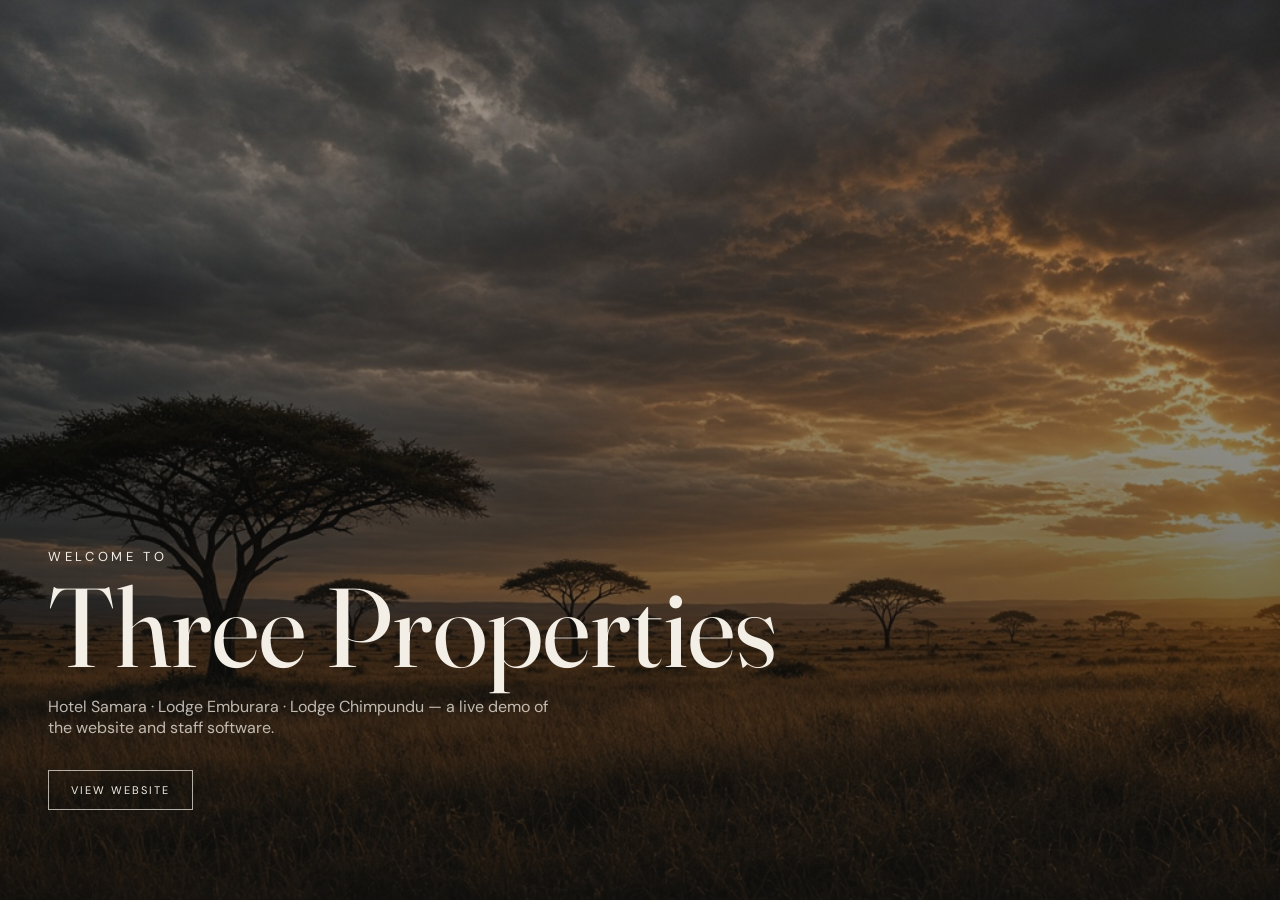
==== commit 4321cfd6: "change the concept" ====
--- a/index.html
+++ b/index.html
@@ -3,1525 +3,77 @@
 <head>
   <meta charset="UTF-8" />
   <meta name="viewport" content="width=device-width, initial-scale=1.0" />
-  <title>Samara Residence Hotel — Website + Software Proposal</title>
+  <title>Three Properties — Uganda</title>
   <link rel="preconnect" href="https://fonts.googleapis.com" />
   <link rel="preconnect" href="https://fonts.gstatic.com" crossorigin />
-  <link href="https://fonts.googleapis.com/css2?family=Cinzel:wght@400;500;600&family=Cormorant+Garamond:ital,wght@0,400;0,500;0,600;1,400;1,500&family=Outfit:wght@300;400;500&display=swap" rel="stylesheet" />
+  <link href="https://fonts.googleapis.com/css2?family=DM+Sans:opsz,wght@9..40,400;9..40,500&family=Fraunces:opsz,wght@9..144,400;9..144,500&display=swap" rel="stylesheet" />
   <style>
-    :root {
-      --ink: #0b0907;
-      --ink-soft: #14110c;
-      --gold: #c4a36a;
-      --gold-bright: #e4c98a;
-      --gold-dim: #8d7348;
-      --ivory: #f4efe6;
-      --paper: #f7f1e8;
-      --line: rgba(196, 163, 106, 0.28);
+    * { box-sizing: border-box; margin: 0; padding: 0; }
+    body {
+      min-height: 100vh;
+      background: #10100e;
+      color: #f4efe6;
+      font-family: "DM Sans", sans-serif;
     }
-
-    * { box-sizing: border-box; margin: 0; padding: 0; }
-    html { scroll-behavior: smooth; }
-    body {
-      background: var(--ink);
-      color: var(--ivory);
-      font-family: "Outfit", sans-serif;
-      font-weight: 300;
-      line-height: 1.7;
-      overflow-x: hidden;
-    }
-
-    img { max-width: 100%; display: block; }
-    a { color: inherit; text-decoration: none; }
-    button { font: inherit; cursor: pointer; border: 0; background: none; color: inherit; }
-
-    .wrap { width: min(1180px, calc(100% - 48px)); margin: 0 auto; }
-    .gold { color: var(--gold); }
-    .muted { color: rgba(244, 239, 230, 0.62); }
-
-    .progress {
-      position: fixed;
-      inset: 0 auto auto;
-      height: 2px;
-      width: 0;
-      background: linear-gradient(90deg, transparent, var(--gold-bright));
-      z-index: 60;
-      box-shadow: 0 0 16px var(--gold);
-    }
-
-    /* HILLS — same compact mark as the logo, never stretched */
-    .hills {
-      position: absolute;
-      left: 0;
-      right: 0;
-      bottom: 36px;
-      height: 88px;
-      display: flex;
-      justify-content: center;
-      pointer-events: none;
-      color: var(--gold);
-    }
-    .hills svg {
-      width: min(280px, 46vw);
-      height: 88px;
-    }
-    .hills path,
-    .hills circle {
-      fill: none;
-      stroke: currentColor;
-      stroke-width: 1.15;
-      stroke-linecap: round;
-      stroke-linejoin: round;
-    }
-    .hills-draw path {
-      stroke-dasharray: 280;
-      stroke-dashoffset: 280;
-      animation: draw 2.2s ease forwards;
-    }
-    .hills-draw path + path { animation-delay: 0.15s; }
-    .hills-draw path + path + path { animation-delay: 0.3s; }
-    .hills-draw circle { animation: rise 1.4s 0.45s ease both; }
-    .hills.paper { color: #b08945; opacity: 0.35; }
-
-    @keyframes draw { to { stroke-dashoffset: 0; } }
-    @keyframes rise { from { opacity: 0; transform: translateY(12px); } to { opacity: 1; transform: none; } }
-    @keyframes pulse {
-      0%, 100% { opacity: 0.35; }
-      50% { opacity: 0.8; }
-    }
-    @keyframes shimmer {
-      0% { background-position: 0% 50%; }
-      100% { background-position: 200% 50%; }
-    }
-    @keyframes floaty {
-      0%, 100% { transform: translateY(0); }
-      50% { transform: translateY(-8px); }
-    }
-
-    /* NAV */
-    nav {
-      position: fixed;
-      inset: 0 0 auto;
-      z-index: 40;
-      display: flex;
-      align-items: center;
-      justify-content: space-between;
-      padding: 14px 36px;
-      background: rgba(11, 9, 7, 0.82);
-      border-bottom: 1px solid var(--line);
-      backdrop-filter: blur(16px);
-    }
-    nav .brand {
-      display: flex;
-      align-items: center;
-      gap: 12px;
-      font-family: "Cinzel", serif;
-      font-size: 12px;
-      letter-spacing: 0.24em;
-    }
-    nav .brand img { width: 92px; height: auto; }
-    nav ul {
-      display: flex;
-      gap: 28px;
-      list-style: none;
-      font-size: 11px;
-      letter-spacing: 0.16em;
-      text-transform: uppercase;
-      color: rgba(244, 239, 230, 0.7);
-    }
-    nav ul a { position: relative; }
-    nav ul a::after {
-      content: "";
-      position: absolute;
-      left: 0; bottom: -6px;
-      width: 0; height: 1px;
-      background: var(--gold);
-      transition: width 0.35s ease;
-    }
-    nav ul a:hover { color: var(--gold-bright); }
-    nav ul a:hover::after { width: 100%; }
-    .nav-cta {
-      border: 1px solid var(--gold);
-      padding: 8px 16px;
-      font-size: 10px;
-      letter-spacing: 0.2em;
-      text-transform: uppercase;
-      color: var(--gold);
-      transition: 0.3s ease;
-    }
-    .nav-cta:hover { background: var(--gold); color: var(--ink); }
-
-    /* HERO */
     .hero {
       min-height: 100vh;
       display: grid;
-      place-items: center;
-      text-align: center;
+      place-items: end start;
+      padding: 0 48px 90px;
       position: relative;
-      padding: 150px 24px 200px;
       overflow: hidden;
       background:
-        radial-gradient(ellipse at 50% 18%, rgba(196, 163, 106, 0.16), transparent 46%),
-        #0b0907;
+        linear-gradient(180deg, rgba(16,16,14,.2), rgba(16,16,14,.75)),
+        url("website/img/hero-3.jpg") center / cover no-repeat,
+        #10100e;
     }
-    .hero::before {
-      content: "";
-      position: absolute;
-      inset: 28px;
-      border: 1px solid var(--line);
-      pointer-events: none;
-      animation: pulse 6s ease-in-out infinite;
+    .inner { position: relative; z-index: 2; max-width: 1100px; }
+    .welcome {
+      letter-spacing: 0.28em;
+      text-transform: uppercase;
+      font-size: 13px;
+      margin-bottom: 10px;
+      animation: rise 1s ease both;
     }
-    .hero-inner { position: relative; z-index: 2; opacity: 1; transform: none; }
-    .hero-logo {
-      width: min(420px, 78vw);
-      margin: 0 auto 28px;
-      animation: floaty 7s ease-in-out infinite;
-      filter: drop-shadow(0 0 28px rgba(196, 163, 106, 0.28));
+    h1 {
+      font-family: "Fraunces", serif;
+      font-weight: 400;
+      font-size: clamp(52px, 10vw, 112px);
+      line-height: 0.92;
+      animation: rise 1.1s .08s ease both;
     }
-    .kicker {
-      font-family: "Cinzel", serif;
-      font-size: 12px;
-      letter-spacing: 0.28em;
-      color: var(--gold);
-      margin-bottom: 22px;
+    .lead {
+      margin-top: 18px;
+      max-width: 520px;
+      color: rgba(244,239,230,.75);
+      animation: rise 1.1s .16s ease both;
     }
-    .hero h1 {
-      font-family: "Cormorant Garamond", serif;
-      font-weight: 500;
-      font-size: clamp(48px, 8vw, 96px);
-      line-height: 0.9;
-    }
-    .hero h1 span {
-      display: block;
-      font-family: "Cinzel", serif;
-      font-size: 0.2em;
-      letter-spacing: 0.34em;
-      margin-top: 18px;
-      color: var(--gold);
-    }
-    .hero .lead {
-      max-width: 560px;
-      margin: 26px auto 0;
-      font-family: "Cormorant Garamond", serif;
-      font-size: 22px;
-      font-style: italic;
-      color: rgba(244, 239, 230, 0.78);
-    }
-    .meta-row {
-      display: flex;
-      justify-content: center;
-      flex-wrap: wrap;
-      gap: 28px;
-      margin-top: 42px;
-      font-size: 11px;
-      letter-spacing: 0.16em;
-      text-transform: uppercase;
-      color: rgba(244, 239, 230, 0.55);
-    }
-
-    section { position: relative; scroll-margin-top: 84px; overflow: hidden; }
-    .paper { background: var(--paper); color: #1b1712; }
-    .paper .muted { color: #6d6354; }
-    .ink { background: var(--ink-soft); }
-    .section-pad { padding: 110px 0 130px; }
-
-    .label {
-      font-family: "Cinzel", serif;
-      font-size: 11px;
-      letter-spacing: 0.3em;
-      text-transform: uppercase;
-      color: var(--gold);
-      margin-bottom: 16px;
-    }
-    .paper .label { color: #9a7d45; }
-    h2 {
-      font-family: "Cormorant Garamond", serif;
-      font-weight: 500;
-      font-size: clamp(36px, 5vw, 64px);
-      line-height: 1.05;
-    }
-    h3 { font-family: "Cormorant Garamond", serif; font-weight: 500; font-size: 32px; }
-    .intro { max-width: 640px; margin-top: 20px; font-size: 17px; }
-
-    .split {
-      display: grid;
-      grid-template-columns: 0.9fr 1.1fr;
-      gap: 80px;
-      align-items: start;
-    }
-
-    .lodges {
-      display: grid;
-      grid-template-columns: repeat(3, 1fr);
-      gap: 22px;
-      margin-top: 56px;
-    }
-    .lodge {
-      min-height: 360px;
-      padding: 32px 28px;
-      border: 1px solid var(--line);
-      background: linear-gradient(180deg, #1c1812, #100e0b);
-      display: flex;
-      flex-direction: column;
-      justify-content: flex-end;
-      position: relative;
-      overflow: hidden;
-      transition: transform 0.5s ease, border-color 0.5s ease;
-    }
-    .lodge:hover { transform: translateY(-10px); border-color: var(--gold); }
-    .lodge .mark {
-      position: absolute;
-      top: 56px;
-      left: 0;
-      right: 0;
-      height: 72px;
-      display: flex;
-      justify-content: center;
-      color: var(--gold);
-      opacity: 0.55;
-    }
-    .lodge .mark svg { width: 132px; height: 56px; }
-    .lodge .mark path,
-    .lodge .mark circle {
-      fill: none;
-      stroke: currentColor;
-      stroke-width: 1.15;
-      stroke-linecap: round;
-      stroke-linejoin: round;
-    }
-    .lodge .num {
-      position: absolute;
-      top: 28px; left: 28px;
-      font-family: "Cinzel", serif;
-      letter-spacing: 0.2em;
-      color: var(--gold);
-      font-size: 12px;
-    }
-    .lodge h3 { font-size: 36px; }
-    .lodge p { color: rgba(244, 239, 230, 0.72); margin-top: 8px; font-size: 15px; }
-
-    .letter {
-      max-width: 760px;
-      margin: 0 auto;
-      font-family: "Cormorant Garamond", serif;
-      font-size: 22px;
-      line-height: 1.75;
-    }
-    .letter p + p { margin-top: 22px; }
-
-    .grid-2 {
-      display: grid;
-      grid-template-columns: 1fr 1fr;
-      gap: 22px;
-      margin-top: 48px;
-    }
-    .card {
-      padding: 32px;
-      border: 1px solid var(--line);
-      background: #1a1611;
-      transition: transform 0.45s ease, border-color 0.45s ease;
-    }
-    .paper .card { background: #fff; border-color: rgba(27, 23, 18, 0.1); }
-    .card:hover { transform: translateY(-6px); border-color: var(--gold); }
-    .card .idx {
-      font-family: "Cinzel", serif;
-      font-size: 11px;
-      letter-spacing: 0.22em;
-      color: var(--gold-dim);
-      margin-bottom: 14px;
-    }
-    .card h3 { margin-bottom: 10px; }
-    .card ul { margin-top: 16px; padding-left: 18px; color: rgba(244, 239, 230, 0.68); }
-    .paper .card ul { color: #5d5548; }
-    .card li { margin: 7px 0; }
-
-    .page-list { margin-top: 40px; display: grid; gap: 14px; }
-    .page-row {
-      padding: 22px 26px;
-      border: 1px solid var(--line);
-      background: #1a1611;
-      display: grid;
-      grid-template-columns: 170px 1fr;
-      gap: 22px;
-      align-items: start;
-    }
-    .paper .page-row { background: #fff; border-color: rgba(27, 23, 18, 0.1); }
-    .page-row strong {
-      font-family: "Cinzel", serif;
-      font-size: 11px;
-      letter-spacing: 0.16em;
-      text-transform: uppercase;
-      color: var(--gold);
-      display: block;
-      padding-top: 4px;
-    }
-    .page-row p { font-size: 15px; }
-    .page-row ul { margin-top: 8px; padding-left: 18px; color: rgba(244, 239, 230, 0.68); }
-    .paper .page-row ul { color: #5d5548; }
-    .page-row li { margin: 5px 0; }
-    .grid-3 {
-      display: grid;
-      grid-template-columns: repeat(3, 1fr);
-      gap: 20px;
-      margin-top: 48px;
-    }
-    @media (max-width: 980px) {
-      .page-row, .grid-3 { grid-template-columns: 1fr; }
-    }
-
-    .look-grid { display: grid; grid-template-columns: 1fr 1fr; gap: 22px; margin-top: 36px; }
-    .screen {
-      background: #11100e;
-      color: var(--ivory);
-      border: 1px solid var(--line);
-      border-radius: 14px;
-      overflow: hidden;
-    }
-    .screen-bar {
-      display: flex;
-      align-items: center;
-      gap: 8px;
-      padding: 10px 14px;
-      border-bottom: 1px solid var(--line);
-      font-size: 10px;
-      letter-spacing: 0.14em;
-      text-transform: uppercase;
-      color: rgba(244,239,230,.45);
-    }
-    .screen-bar .dot {
-      width: 8px; height: 8px; border-radius: 50%;
-      background: #3a342c; display: inline-block;
-    }
-    .site-head {
-      display: flex;
-      justify-content: space-between;
-      align-items: center;
-      padding: 14px 20px;
-      border-bottom: 1px solid var(--line);
-      font-size: 9px;
-      letter-spacing: 0.14em;
-      text-transform: uppercase;
-      gap: 12px;
-    }
-    .site-head .mark-name {
-      font-family: "Cinzel", serif;
-      color: var(--gold);
-      letter-spacing: 0.22em;
-    }
-    .site-links { color: rgba(244,239,230,.48); }
-    .site-hero { padding: 42px 20px 28px; text-align: center; }
-    .site-hero em {
-      display: block;
-      font-family: "Cinzel", serif;
-      font-size: 9px;
-      letter-spacing: 0.28em;
-      color: var(--gold);
-      font-style: normal;
-      margin-bottom: 10px;
-    }
-    .site-hero b {
-      font-family: "Cormorant Garamond", serif;
-      font-size: 30px;
-      font-weight: 500;
-      display: block;
-      line-height: 1.05;
-    }
-    .site-cards {
-      display: grid;
-      grid-template-columns: 1fr 1fr 1fr;
-      gap: 8px;
-      padding: 0 16px 18px;
-    }
-    .site-card {
-      border: 1px solid var(--line);
-      padding: 14px 10px 12px;
-      min-height: 78px;
-    }
-    .site-card small { color: var(--gold); letter-spacing: 0.14em; text-transform: uppercase; font-size: 8px; }
-    .site-card p { font-family: "Cormorant Garamond", serif; font-size: 18px; margin-top: 4px; }
-
-    .admin-shell { display: grid; grid-template-columns: 168px 1fr; min-height: 300px; }
-    .admin-side {
-      border-right: 1px solid var(--line);
-      padding: 16px 12px;
-      font-size: 10px;
-      color: rgba(244,239,230,.5);
-    }
-    .admin-side b {
-      display: block;
-      color: var(--gold);
-      font-family: "Cinzel", serif;
-      font-size: 9px;
-      letter-spacing: 0.16em;
-      margin-bottom: 12px;
-      font-weight: 400;
-    }
-    .admin-side ul { list-style: none; padding: 0; }
-    .admin-side li { padding: 4px 0; white-space: nowrap; }
-    .admin-side li.on { color: var(--gold-bright); }
-    .admin-main { padding: 16px 18px; }
-    .admin-main .tiny {
-      font-size: 9px;
-      letter-spacing: 0.16em;
-      text-transform: uppercase;
-      color: var(--gold);
-      margin-bottom: 10px;
-    }
-    .kpi-row { display: grid; grid-template-columns: repeat(2, 1fr); gap: 8px; margin-bottom: 14px; }
-    .kpi { border: 1px solid var(--line); padding: 10px 8px; }
-    .kpi b { display: block; font-family: "Outfit", sans-serif; font-size: 20px; color: var(--gold-bright); font-weight: 400; }
-    .kpi span { font-size: 9px; letter-spacing: 0.08em; text-transform: uppercase; color: rgba(244,239,230,.45); }
-    .mini-table { width: 100%; border-collapse: collapse; font-size: 11px; }
-    .mini-table th {
-      text-align: left;
-      color: var(--gold);
-      font-weight: 400;
-      letter-spacing: 0.1em;
-      text-transform: uppercase;
-      font-size: 8px;
-      padding: 7px 5px;
-      border-bottom: 1px solid var(--line);
-    }
-    .mini-table td {
-      padding: 8px 5px;
-      border-bottom: 1px solid rgba(196,163,106,.12);
-      color: rgba(244,239,230,.72);
-    }
-
-    .guest-shell { display: grid; grid-template-columns: 148px 1fr; min-height: 240px; }
-    .guest-side {
-      border-right: 1px solid var(--line);
-      padding: 16px 12px;
-      font-size: 11px;
-      color: rgba(244,239,230,.5);
-    }
-    .guest-side b {
-      display: block;
-      font-family: "Cinzel", serif;
-      font-size: 9px;
-      letter-spacing: 0.14em;
-      color: var(--gold);
-      margin-bottom: 12px;
-      font-weight: 400;
-    }
-    .guest-side ul { list-style: none; }
-    .guest-side li { padding: 5px 0; white-space: nowrap; }
-    .guest-side li.on { color: var(--gold-bright); }
-    .guest-main { padding: 16px 18px; }
-    .empty-box {
-      border: 1px dashed var(--line);
-      padding: 28px 16px;
-      text-align: center;
-      color: rgba(244,239,230,.55);
-      font-size: 13px;
-    }
-    .empty-box em { display: block; color: var(--gold); font-style: normal; margin-top: 10px; letter-spacing: 0.14em; text-transform: uppercase; font-size: 10px; }
-
-    .auth-box { padding: 28px 22px 24px; max-width: 280px; margin: 0 auto; }
-    .auth-box h4 {
-      font-family: "Cormorant Garamond", serif;
-      font-size: 26px;
-      font-weight: 500;
-      text-align: center;
-      margin-bottom: 16px;
-      color: var(--ivory);
-    }
-
-    @media (max-width: 980px) {
-      .look-grid, .admin-shell, .guest-shell, .kpi-row, .site-cards { grid-template-columns: 1fr; }
-    }
-
-    .mock {
-      background: #11100e;
-      color: var(--ivory);
-      border: 1px solid var(--line);
-      border-radius: 16px;
-      overflow: hidden;
-      box-shadow: 0 30px 80px rgba(0,0,0,.35);
-    }
-    .mock-bar {
-      display: flex;
-      align-items: center;
-      gap: 8px;
-      padding: 12px 16px;
-      background: #1c1914;
-      border-bottom: 1px solid var(--line);
-      font-size: 11px;
-      letter-spacing: 0.16em;
-      text-transform: uppercase;
-      color: var(--gold);
-    }
-    .dot { width: 8px; height: 8px; border-radius: 50%; background: #3a3328; }
-    .mock-body { padding: 22px; }
-    .stat-row { display: grid; grid-template-columns: repeat(3, 1fr); gap: 12px; }
-    .stat { padding: 16px; background: #191612; border: 1px solid var(--line); }
-    .stat b {
-      display: block;
-      font-family: "Cormorant Garamond", serif;
-      font-size: 28px;
-      font-weight: 500;
-      color: var(--gold-bright);
-    }
-    .stat span { font-size: 11px; letter-spacing: 0.12em; text-transform: uppercase; color: rgba(244,239,230,.55); }
-    .bars { margin-top: 18px; display: grid; gap: 10px; }
-    .bar-line { display: grid; grid-template-columns: 110px 1fr 48px; gap: 10px; align-items: center; font-size: 12px; }
-    .track { height: 6px; background: #2a241c; overflow: hidden; }
-    .fill {
-      height: 100%;
-      width: 0;
-      background: linear-gradient(90deg, var(--gold-dim), var(--gold-bright), var(--gold-dim));
-      background-size: 200% 100%;
-      animation: shimmer 3s linear infinite;
-    }
-    .fill.in { transition: width 1.4s ease; }
-
-    .book { display: grid; grid-template-columns: 1.1fr 0.9fr; gap: 14px; }
-    .field {
-      border: 1px solid var(--line);
-      padding: 12px 14px;
-      margin-bottom: 10px;
-      background: #16130f;
-    }
-    .field small { display: block; letter-spacing: 0.16em; text-transform: uppercase; font-size: 10px; color: var(--gold); }
-    .gold-btn {
-      width: 100%;
-      margin-top: 8px;
-      padding: 14px;
-      background: var(--gold);
-      color: var(--ink);
+    .cta {
+      display: inline-block;
+      margin-top: 32px;
+      padding: 12px 22px;
+      border: 1px solid rgba(244,239,230,.7);
+      color: #f4efe6;
+      text-decoration: none;
       letter-spacing: 0.18em;
       text-transform: uppercase;
       font-size: 11px;
-      transition: 0.3s ease;
+      animation: rise 1.1s .24s ease both;
+      transition: .3s ease;
     }
-    .gold-btn:hover { background: var(--gold-bright); }
-
-    .phases { display: grid; grid-template-columns: repeat(4, 1fr); gap: 18px; margin-top: 48px; }
-    .phase {
-      padding: 28px 22px;
-      background: #1a1611;
-      border: 1px solid var(--line);
-      border-top: 2px solid var(--gold);
-    }
-    .phase h3 { color: var(--ivory); margin: 8px 0 10px; }
-    .phase .muted { color: rgba(244, 239, 230, 0.68); }
-
-    .tiers { display: grid; grid-template-columns: repeat(3, 1fr); gap: 20px; margin-top: 48px; }
-    .tier {
-      padding: 36px 28px;
-      border: 1px solid var(--line);
-      background: #14110d;
-      display: flex;
-      flex-direction: column;
-      transition: transform 0.45s ease;
-    }
-    .tier:hover { transform: translateY(-8px); }
-    .tier.featured { box-shadow: 0 0 0 1px var(--gold), 0 20px 60px rgba(196,163,106,.12); }
-    .price {
-      font-family: "Cormorant Garamond", serif;
-      font-size: 40px;
-      color: var(--gold-bright);
-      margin: 18px 0 8px;
-    }
-    .price small { font-size: 16px; color: rgba(244,239,230,.5); }
-    .tier ul { margin: 20px 0 28px; padding-left: 18px; color: rgba(244,239,230,.7); flex: 1; }
-    .tier li { margin: 8px 0; }
-    .note { margin-top: 28px; font-size: 14px; color: rgba(244, 239, 230, 0.55); }
-
-    .close {
-      min-height: 88vh;
-      display: grid;
-      place-items: center;
-      text-align: center;
-      padding: 80px 24px 140px;
-    }
-    .close img {
-      width: min(340px, 72vw);
-      margin: 0 auto 36px;
-      filter: drop-shadow(0 0 24px rgba(196,163,106,.25));
-    }
-    .quote {
-      font-family: "Cormorant Garamond", serif;
-      font-size: clamp(28px, 4vw, 44px);
-      font-style: italic;
-      line-height: 1.3;
-      max-width: 820px;
-    }
-
-    footer {
-      padding: 28px 36px 40px;
-      display: flex;
-      justify-content: space-between;
-      gap: 16px;
-      flex-wrap: wrap;
-      font-size: 11px;
-      letter-spacing: 0.16em;
-      text-transform: uppercase;
-      color: rgba(244, 239, 230, 0.4);
-      border-top: 1px solid var(--line);
-    }
-
-    .reveal { opacity: 0; transform: translateY(28px); transition: 0.9s ease; }
-    .reveal.in { opacity: 1; transform: none; }
-    .delay-1 { transition-delay: 0.1s; }
-    .delay-2 { transition-delay: 0.2s; }
-    .delay-3 { transition-delay: 0.3s; }
-
-    @media (max-width: 980px) {
-      nav ul { display: none; }
-      .split, .grid-2, .lodges, .phases, .tiers, .book, .stat-row { grid-template-columns: 1fr; }
-      .hero::before { inset: 16px; }
-      .lodge { min-height: 280px; }
-    }
-
-    @media print {
-      nav, .progress { display: none; }
-      .reveal { opacity: 1; transform: none; }
-    }
+    .cta:hover { background: #f4efe6; color: #10100e; }
+    @keyframes rise { from { opacity: 0; transform: translateY(20px); } to { opacity: 1; transform: none; } }
+    @media (max-width: 700px) { .hero { padding: 0 20px 64px; } }
   </style>
 </head>
 <body>
-  <div class="progress" id="progress"></div>
-
-
-  <nav>
-    <a class="brand" href="#top">
-      <img src="samara-logo-dark.png" alt="Samara" />
-    </a>
-    <ul>
-      <li><a href="#scope">Scope</a></li>
-      <li><a href="#lodges">Lodges</a></li>
-      <li><a href="#website">Website</a></li>
-      <li><a href="#look">Look</a></li>
-      <li><a href="#software">Dashboard</a></li>
-      <li><a href="#access">Accounts</a></li>
-      <li><a href="#timeline">Timeline</a></li>
-    </ul>
-    <a class="nav-cta" href="#access">Admin vs guest</a>
-  </nav>
-
-  <header class="hero" id="top">
-    <div class="hero-inner">
-      <img class="hero-logo" src="samara-logo-dark.png" alt="Samara Residence Hotel" />
-      <p class="kicker">Technical proposal · September 2026</p>
-      <h1>Website + software<span>Samara Residence Hotel · Uganda</span></h1>
-      <p class="lead">A public site, a booking engine, and an admin dashboard — three lodges, one system, delivered in two months.</p>
-      <div class="meta-row">
-        <span>Website</span>
-        <span>Booking</span>
-        <span>Dashboard</span>
-        <span>8 weeks</span>
-      </div>
-    </div>
-    <div class="hills hills-draw">
-      <svg viewBox="0 0 220 80" aria-hidden="true">
-        <circle cx="158" cy="13" r="3.4"/>
-        <path d="M22 58 C 48 58, 58 30, 82 34 C 100 37, 110 22, 132 26 C 150 29, 160 40, 198 50"/>
-        <path d="M32 62 C 54 61, 64 38, 86 41 C 104 44, 114 32, 134 35 C 152 38, 162 46, 192 54"/>
-        <path d="M42 66 C 60 65, 70 46, 90 48 C 108 50, 118 42, 136 44 C 154 46, 164 52, 186 58"/>
-      </svg>
+  <header class="hero">
+    <div class="inner">
+      <p class="welcome">Welcome to</p>
+      <h1>Three Properties</h1>
+      <p class="lead">Hotel Samara · Lodge Emburara · Lodge Chimpundu — a live demo of the website and staff software.</p>
+      <a class="cta" href="website/index.html">View website</a>
     </div>
   </header>
-
-  <section class="paper section-pad" id="scope">
-    <div class="wrap reveal">
-      <p class="label">01 — Scope</p>
-      <div class="letter">
-        <p>I am proposing to design and build the digital system for Samara Residence Hotel: the public website, online booking, and the internal software that runs reservations and the dashboard.</p>
-        <p>The brand covers three lodges — Emburara, Chimpundu, and a third property still to be named. The architecture is built for three from day one, so the third lodge is a configuration, not a rebuild.</p>
-        <p>This is a product build. Luxury look on the front. Clean operations on the back.</p>
-        <p style="margin-top: 36px; font-size: 15px; letter-spacing: 0.12em; text-transform: uppercase; font-family: Cinzel, serif; color: #9a7d45;">Prepared for Samara Residence Hotel — by Jean-Michel Tauk</p>
-      </div>
-    </div>
-  </section>
-
-  <section class="ink section-pad" id="lodges">
-    <div class="wrap">
-      <p class="label reveal">02 — Properties</p>
-      <h2 class="reveal">Three lodges.<br />One system.</h2>
-      <p class="intro muted reveal">Each lodge has its own pages and inventory. Booking and the dashboard sit on top of all three.</p>
-      <div class="lodges">
-        <article class="lodge reveal">
-          <div class="mark">
-            <svg viewBox="0 0 220 80" aria-hidden="true">
-              <circle cx="158" cy="13" r="3.4"/>
-              <path d="M22 58 C 48 58, 58 30, 82 34 C 100 37, 110 22, 132 26 C 150 29, 160 40, 198 50"/>
-              <path d="M32 62 C 54 61, 64 38, 86 41 C 104 44, 114 32, 134 35 C 152 38, 162 46, 192 54"/>
-              <path d="M42 66 C 60 65, 70 46, 90 48 C 108 50, 118 42, 136 44 C 154 46, 164 52, 186 58"/>
-            </svg>
-          </div>
-          <span class="num">Lodge 01</span>
-          <h3>Emburara</h3>
-          <p>Lodge one. Its own page, rooms, and availability — under the Samara brand.</p>
-        </article>
-        <article class="lodge reveal delay-1">
-          <div class="mark">
-            <svg viewBox="0 0 220 80" aria-hidden="true">
-              <circle cx="158" cy="13" r="3.4"/>
-              <path d="M22 58 C 48 58, 58 30, 82 34 C 100 37, 110 22, 132 26 C 150 29, 160 40, 198 50"/>
-              <path d="M32 62 C 54 61, 64 38, 86 41 C 104 44, 114 32, 134 35 C 152 38, 162 46, 192 54"/>
-              <path d="M42 66 C 60 65, 70 46, 90 48 C 108 50, 118 42, 136 44 C 154 46, 164 52, 186 58"/>
-            </svg>
-          </div>
-          <span class="num">Lodge 02</span>
-          <h3>Chimpundu</h3>
-          <p>Lodge two. Separate inventory, same booking flow and dashboard.</p>
-        </article>
-        <article class="lodge reveal delay-2">
-          <div class="mark">
-            <svg viewBox="0 0 220 80" aria-hidden="true">
-              <circle cx="158" cy="13" r="3.4"/>
-              <path d="M22 58 C 48 58, 58 30, 82 34 C 100 37, 110 22, 132 26 C 150 29, 160 40, 198 50"/>
-              <path d="M32 62 C 54 61, 64 38, 86 41 C 104 44, 114 32, 134 35 C 152 38, 162 46, 192 54"/>
-              <path d="M42 66 C 60 65, 70 46, 90 48 C 108 50, 118 42, 136 44 C 154 46, 164 52, 186 58"/>
-            </svg>
-          </div>
-          <span class="num">Lodge 03</span>
-          <h3>Lodge 03</h3>
-          <p>Name and location TBD. The data model already includes a third property.</p>
-        </article>
-      </div>
-    </div>
-  </section>
-
-  <section class="paper section-pad">
-    <div class="wrap split">
-      <div class="reveal">
-        <p class="label">03 — Why build it</p>
-        <h2>Website in front.<br />Software behind.</h2>
-      </div>
-      <div class="reveal delay-1">
-        <p class="intro">Guests should book on Samara’s own site. Staff should run the three lodges from one dashboard — not WhatsApp threads and spreadsheets.</p>
-        <div class="grid-2" style="margin-top: 36px;">
-          <div class="card">
-            <p class="idx">Front</p>
-            <h3>Website + booking</h3>
-            <p class="muted">Brand site for the three lodges, with a booking flow that stays on Samara. Card and mobile money. Confirmation by email / WhatsApp.</p>
-          </div>
-          <div class="card">
-            <p class="idx">Back</p>
-            <h3>Dashboard</h3>
-            <p class="muted">Reservations, room status, guests, and occupancy across Emburara, Chimpundu, and lodge 03.</p>
-          </div>
-        </div>
-      </div>
-    </div>
-  </section>
-
-  <section class="ink section-pad" id="website">
-    <div class="wrap">
-      <p class="label reveal">04 — Website</p>
-      <h2 class="reveal">What goes on the site.</h2>
-      <p class="intro muted reveal">Public pages plus a guest area. Accounts are tied to a specific email. Every booking gets a reservation ID.</p>
-      <div class="grid-2">
-        <div class="card reveal">
-          <p class="idx">01</p>
-          <h3>Home</h3>
-          <p>Brand landing. The three lodges. Links to rooms, booking, contact, and support.</p>
-        </div>
-        <div class="card reveal delay-1">
-          <p class="idx">02</p>
-          <h3>Lodge pages</h3>
-          <p>Emburara, Chimpundu, lodge 03 — rooms, rates, and content per property.</p>
-        </div>
-        <div class="card reveal">
-          <p class="idx">03</p>
-          <h3>Rooms</h3>
-          <p>Room types, rates, availability. Editable later from the dashboard.</p>
-        </div>
-        <div class="card reveal delay-1">
-          <p class="idx">04</p>
-          <h3>Amenities</h3>
-          <p>A flexible block for whatever each lodge actually offers.</p>
-        </div>
-        <div class="card reveal">
-          <p class="idx">05</p>
-          <h3>Booking</h3>
-          <p>Lodge → dates → room → pay. Guest uses their email. System issues a reservation ID.</p>
-        </div>
-        <div class="card reveal delay-1">
-          <p class="idx">06</p>
-          <h3>My reservation</h3>
-          <p>Guest signs in with the same email, finds the stay by reservation ID, sees dates, lodge, status.</p>
-        </div>
-        <div class="card reveal">
-          <p class="idx">07</p>
-          <h3>Contact</h3>
-          <p>Contact page: form, phone, WhatsApp. Messages go to the dashboard inbox.</p>
-        </div>
-        <div class="card reveal delay-1">
-          <p class="idx">08</p>
-          <h3>Support</h3>
-          <p>Support page for an existing stay. Guest enters email + reservation ID. Ticket opens for admin.</p>
-        </div>
-      </div>
-    </div>
-  </section>
-
-  <section class="paper section-pad" id="look">
-    <div class="wrap">
-      <p class="label reveal">04b — How the website looks</p>
-      <h2 class="reveal">Page by page, as a guest sees it.</h2>
-      <p class="intro muted reveal">The public site is dark: ink background, gold lines, ivory type, the white Samara mark, the three hill lines. Not a booking.com clone. One header on every public page. Mobile first — the same pages stack on a phone.</p>
-
-      <h3 class="reveal" style="margin-top: 48px;">Chrome on every public page</h3>
-      <div class="page-list">
-        <article class="page-row reveal">
-          <strong>Header</strong>
-          <div>
-            <p>Left: Samara logo. Center / right: Home · Lodges · Rooms · Book · Contact · Support. Far right: Sign in / Sign up. After a guest logs in, those two become their first name + a small menu (My account, Sign out). Admin never appears in this header.</p>
-          </div>
-        </article>
-        <article class="page-row reveal">
-          <strong>Look</strong>
-          <div>
-            <p>Type: Cinzel for labels, Cormorant Garamond for titles, Outfit for body. Gold on dark. Lodge cards use the hill mark, not stock photography. Footer: lodge names, email, phone / WhatsApp if you provide them, and a short line for Uganda.</p>
-          </div>
-        </article>
-      </div>
-
-      <div class="look-grid reveal" style="margin-top: 36px;">
-        <div class="screen">
-          <div class="screen-bar"><span class="dot"></span><span class="dot"></span><span class="dot"></span> Public site · Home</div>
-          <div class="site-head">
-            <span class="mark-name">Samara</span>
-            <span class="site-links">Home · Lodges · Rooms · Book · Contact</span>
-            <span class="site-links">Sign in</span>
-          </div>
-          <div class="site-hero">
-            <em>Three lodges · Uganda</em>
-            <b>Samara Residence Hotel</b>
-          </div>
-          <div class="site-cards">
-            <div class="site-card"><small>Lodge 01</small><p>Emburara</p></div>
-            <div class="site-card"><small>Lodge 02</small><p>Chimpundu</p></div>
-            <div class="site-card"><small>Lodge 03</small><p>Lodge 03</p></div>
-          </div>
-        </div>
-        <div class="screen">
-          <div class="screen-bar"><span class="dot"></span><span class="dot"></span><span class="dot"></span> Public site · Booking</div>
-          <div class="site-head">
-            <span class="mark-name">Samara</span>
-            <span class="site-links">Lodge · Dates · Room · Pay</span>
-            <span class="site-links">Step 2 / 4</span>
-          </div>
-          <div class="mock-body book" style="padding: 16px;">
-            <div>
-              <div class="field"><small>Lodge</small>Emburara</div>
-              <div class="field"><small>Arrival</small>18 Oct 2026</div>
-              <div class="field"><small>Departure</small>22 Oct 2026</div>
-            </div>
-            <div>
-              <div class="field"><small>Guests</small>2 adults</div>
-              <div class="field"><small>Email</small>guest@email.com</div>
-              <button class="gold-btn" type="button">Continue</button>
-            </div>
-          </div>
-        </div>
-      </div>
-
-      <div class="page-list" style="margin-top: 48px;">
-        <article class="page-row reveal">
-          <strong>Home</strong>
-          <div>
-            <p>Full-viewport opening: white logo, one line for the three lodges, a Book now button. Scroll: three lodge cards (Emburara, Chimpundu, Lodge 03) — name, short text, link to that lodge. Then a short booking strip (dates + lodge). Footer. No carousel of stock rooms. Slow, editorial, not a busy hotel template.</p>
-          </div>
-        </article>
-        <article class="page-row reveal">
-          <strong>Lodges index</strong>
-          <div>
-            <p>A page that lists all three properties as large cards. Each card: lodge name, location line (when you have it), “View lodge”. Same layout so Lodge 03 slots in when named.</p>
-          </div>
-        </article>
-        <article class="page-row reveal">
-          <strong>Lodge page</strong>
-          <div>
-            <p>One URL per property. Top: lodge name + short description. Then room types as a list or cards — name, occupancy, rate, Check dates. Amenities only as a text block you confirm. Location line or map when you have an address. Same structure on Emburara, Chimpundu, and Lodge 03.</p>
-          </div>
-        </article>
-        <article class="page-row reveal">
-          <strong>Rooms</strong>
-          <div>
-            <p>Filter by lodge at the top. Cards below: room name, occupancy, rate, availability for selected dates. Click a card → room detail (description, rate rules) and a Book button that carries lodge + room into the booking flow.</p>
-          </div>
-        </article>
-        <article class="page-row reveal">
-          <strong>Amenities</strong>
-          <div>
-            <p>A simple page or a section on each lodge. Placeholder until you list what is actually offered. Nothing invented (no spa / restaurant copy unless you confirm it).</p>
-          </div>
-        </article>
-        <article class="page-row reveal">
-          <strong>Booking</strong>
-          <div>
-            <p>Stepper, not an OTA grid. 1 Lodge → 2 Dates + guests → 3 Room (only what is free) → 4 Guest details + pay. Currencies: UGX default, USD / EUR / GBP. Pay: card and mobile money. Success: reservation ID (e.g. SMR-1842) and “We sent this to your email.” If they have an account, the stay is already under My reservations.</p>
-          </div>
-        </article>
-        <article class="page-row reveal">
-          <strong>My reservation</strong>
-          <div>
-            <p>If logged in: their stays. If not: a lookup — email + reservation ID — then the same stay card (lodge, dates, status). They cannot see anyone else’s booking.</p>
-          </div>
-        </article>
-        <article class="page-row reveal">
-          <strong>Contact</strong>
-          <div>
-            <p>Centered form on the dark page: name, email, lodge (optional dropdown), message. Phone / WhatsApp shown if you want them public. Submit → “Message sent.” The row appears in the admin Contact inbox.</p>
-          </div>
-        </article>
-        <article class="page-row reveal">
-          <strong>Support</strong>
-          <div>
-            <p>For an existing stay. Fields: email, reservation ID, subject, message. Mismatch of email + ID is rejected. Match opens a ticket in the dashboard. Logged-in guests can skip to My account → Support with the ID already filled.</p>
-          </div>
-        </article>
-        <article class="page-row reveal">
-          <strong>Sign up / Sign in</strong>
-          <div>
-            <p>Two short screens, same gold form language. Sign up: name, email, password, confirm. Sign in: email, password, forgot password. After either, they land in My account on the public site — never /admin.</p>
-          </div>
-        </article>
-      </div>
-    </div>
-  </section>
-
-  <section class="ink section-pad">
-    <div class="wrap split">
-      <div class="reveal">
-        <p class="label">Booking</p>
-        <h2>The booking engine.</h2>
-        <p class="intro muted">Lodge, dates, room, pay. Confirmation goes to the guest email and into the dashboard — same reservation ID on both sides.</p>
-        <ul style="margin-top: 28px; padding-left: 18px; color: rgba(244, 239, 230, 0.68);">
-          <li>Lodge → dates → room</li>
-          <li>Guest email is the account key</li>
-          <li>Reservation ID for guest and admin</li>
-          <li>UGX, USD / EUR / GBP · card and mobile money</li>
-        </ul>
-      </div>
-      <div class="mock reveal delay-1">
-        <div class="mock-bar"><span class="dot"></span><span class="dot"></span><span class="dot"></span> Booking · New reservation</div>
-        <div class="mock-body book">
-          <div>
-            <div class="field"><small>Lodge</small>Emburara Lodge</div>
-            <div class="field"><small>Arrival</small>18 October 2026</div>
-            <div class="field"><small>Departure</small>22 October 2026</div>
-            <div class="field"><small>Guests</small>2 adults · 1 room</div>
-          </div>
-          <div>
-            <div class="field"><small>Room</small>Selected room type</div>
-            <div class="field"><small>Rate</small>From live inventory</div>
-            <div class="field"><small>Email</small>guest@email.com</div>
-            <div class="field"><small>Reservation ID</small>SMR-1842</div>
-            <button class="gold-btn" type="button">Confirm booking</button>
-          </div>
-        </div>
-      </div>
-    </div>
-  </section>
-
-  <section class="ink section-pad" id="software">
-    <div class="wrap">
-      <p class="label reveal">05 — Dashboard</p>
-      <h2 class="reveal">What goes in the dashboard.</h2>
-      <p class="intro muted reveal">Admin accounts are tied to specific emails. Every stay has a reservation ID shared with the guest. Website bookings, contact forms, and support tickets land here.</p>
-      <div class="grid-2">
-        <div class="card reveal">
-          <p class="idx">Module</p>
-          <h3>Reservations</h3>
-          <ul>
-            <li>Each stay has a reservation ID</li>
-            <li>Calendar across all three lodges</li>
-            <li>Website bookings in real time</li>
-            <li>Manual bookings from phone / WhatsApp</li>
-          </ul>
-        </div>
-        <div class="card reveal delay-1">
-          <p class="idx">Module</p>
-          <h3>Rooms</h3>
-          <ul>
-            <li>Status: vacant, occupied, due out, blocked</li>
-            <li>Housekeeping list by lodge</li>
-            <li>Maintenance notes</li>
-            <li>Arrivals and departures for the day</li>
-          </ul>
-        </div>
-        <div class="card reveal">
-          <p class="idx">Module</p>
-          <h3>Guests</h3>
-          <ul>
-            <li>Account keyed to the guest email</li>
-            <li>Stay history and reservation IDs</li>
-            <li>Notes and which lodge they booked</li>
-          </ul>
-        </div>
-        <div class="card reveal delay-1">
-          <p class="idx">Module</p>
-          <h3>Contact inbox</h3>
-          <ul>
-            <li>Messages from the contact page</li>
-            <li>Email, lodge, timestamp</li>
-            <li>Reply from the dashboard</li>
-          </ul>
-        </div>
-        <div class="card reveal">
-          <p class="idx">Module</p>
-          <h3>Reports</h3>
-          <ul>
-            <li>Occupancy and revenue by lodge</li>
-            <li>Source: website, agent, walk-in</li>
-            <li>Owner view from any device</li>
-          </ul>
-        </div>
-        <div class="card reveal delay-1">
-          <p class="idx">Module</p>
-          <h3>Support</h3>
-          <ul>
-            <li>Tickets from the support page</li>
-            <li>Linked to email + reservation ID</li>
-            <li>Open, in progress, closed</li>
-          </ul>
-        </div>
-        <div class="card reveal">
-          <p class="idx">Module</p>
-          <h3>Admin users</h3>
-          <ul>
-            <li>Each admin is tied to a specific email</li>
-            <li>Roles: owner, lodge admin, staff</li>
-            <li>Lodge 03 turns on when you are ready</li>
-          </ul>
-        </div>
-      </div>
-
-      <div class="mock reveal" style="margin-top: 48px;">
-        <div class="mock-bar"><span class="dot"></span><span class="dot"></span><span class="dot"></span> Dashboard · Today</div>
-        <div class="mock-body">
-          <div class="stat-row">
-            <div class="stat"><b data-count="71" data-suffix="%">0%</b><span>Occupancy</span></div>
-            <div class="stat"><b data-count="14">0</b><span>Arrivals today</span></div>
-            <div class="stat"><b data-count="3">0</b><span>Lodges in the system</span></div>
-          </div>
-          <div class="bars">
-            <div class="bar-line"><span>Emburara</span><div class="track"><div class="fill" data-width="78"></div></div><span>78%</span></div>
-            <div class="bar-line"><span>Chimpundu</span><div class="track"><div class="fill" data-width="64"></div></div><span>64%</span></div>
-            <div class="bar-line"><span>Lodge 03</span><div class="track"><div class="fill" data-width="40"></div></div><span>Ready</span></div>
-          </div>
-        </div>
-      </div>
-    </div>
-  </section>
-
-  <section class="paper section-pad" id="access">
-    <div class="wrap">
-      <p class="label reveal">06 — Accounts</p>
-      <h2 class="reveal">Signup, login, and who sees what.</h2>
-      <p class="intro muted reveal">Two separate logins. A guest email never opens the admin dashboard. An admin email never opens a guest account. Every stay has a reservation ID on both sides.</p>
-
-      <h3 class="reveal" style="margin-top: 56px;">When an admin logs in</h3>
-      <p class="intro muted reveal">Staff open <em>/admin</em> — a separate URL, not the public Sign in. They use the email you assigned (owner, lodge admin, or staff). After login they stay inside the dashboard. The public website header is gone. They see a left sidebar and a working page.</p>
-
-      <div class="look-grid reveal" style="margin-top: 28px;">
-        <div class="screen">
-          <div class="screen-bar"><span class="dot"></span><span class="dot"></span><span class="dot"></span> /admin · Sign in</div>
-          <div class="auth-box">
-            <h4>Staff sign in</h4>
-            <div class="field"><small>Email</small>owner@samara.ug</div>
-            <div class="field"><small>Password</small>••••••••</div>
-            <button class="gold-btn" type="button">Enter dashboard</button>
-          </div>
-        </div>
-        <div class="screen">
-          <div class="screen-bar"><span class="dot"></span><span class="dot"></span><span class="dot"></span> Dashboard · Overview</div>
-          <div class="admin-shell">
-            <aside class="admin-side">
-              <b>Samara admin</b>
-              <ul>
-                <li class="on">Overview</li>
-                <li>Reservations</li>
-                <li>Calendar</li>
-                <li>Rooms</li>
-                <li>Guests</li>
-                <li>Contact</li>
-                <li>Support</li>
-                <li>Reports</li>
-                <li>Content</li>
-                <li>Team</li>
-                <li>Settings</li>
-              </ul>
-            </aside>
-            <div class="admin-main">
-              <p class="tiny">Today</p>
-              <div class="kpi-row">
-                <div class="kpi"><b>71%</b><span>Occupancy</span></div>
-                <div class="kpi"><b>14</b><span>Arrivals</span></div>
-                <div class="kpi"><b>9</b><span>Departures</span></div>
-                <div class="kpi"><b>3</b><span>Tickets</span></div>
-              </div>
-              <table class="mini-table">
-                <thead><tr><th>ID</th><th>Guest</th><th>Lodge</th><th>Status</th></tr></thead>
-                <tbody>
-                  <tr><td>SMR-1842</td><td>A. Okello</td><td>Emburara</td><td>Confirmed</td></tr>
-                  <tr><td>SMR-1843</td><td>M. Nambi</td><td>Chimpundu</td><td>Due in</td></tr>
-                </tbody>
-              </table>
-            </div>
-          </div>
-        </div>
-      </div>
-
-      <div class="page-list">
-        <article class="page-row reveal">
-          <strong>Login screen</strong>
-          <div>
-            <p>Centered form on the dark admin theme: email, password, Enter dashboard. Forgot password sends a reset to that admin email. A guest email is refused here. After a correct login they land on Overview.</p>
-          </div>
-        </article>
-        <article class="page-row reveal">
-          <strong>Shell</strong>
-          <div>
-            <p>Left sidebar (all pages listed below). Top bar: logged-in name, role (Owner / Lodge admin / Staff), lodge switcher if they have more than one, Sign out. Lodge admin only sees their lodge in every list. Owner sees Emburara, Chimpundu, and Lodge 03.</p>
-          </div>
-        </article>
-        <article class="page-row reveal">
-          <strong>Overview</strong>
-          <div>
-            <p>Today’s numbers: occupancy, arrivals, departures, open support tickets, unread contact messages. Occupancy bars for each lodge. A short table of today’s arrivals (reservation ID, guest, lodge, room). Each card / row links into the matching module.</p>
-          </div>
-        </article>
-        <article class="page-row reveal">
-          <strong>Reservations</strong>
-          <div>
-            <p>Table of all bookings. Columns: reservation ID, guest name, email, lodge, room, dates, status, amount. Search by ID or email. Filter by lodge and status. Click a row → full stay: payment, extras, notes, support tickets on that ID. Actions: confirm, edit dates, cancel, add a manual booking.</p>
-          </div>
-        </article>
-        <article class="page-row reveal">
-          <strong>Calendar</strong>
-          <div>
-            <p>Month view per lodge. Occupied / vacant / blocked nights. Click a day → arrivals and departures for that date.</p>
-          </div>
-        </article>
-        <article class="page-row reveal">
-          <strong>Rooms</strong>
-          <div>
-            <p>Room list by lodge. Status: vacant, occupied, due out, blocked. Housekeeping list. Maintenance note on a room. Create or edit a room type (name, rate, occupancy) — this updates the website.</p>
-          </div>
-        </article>
-        <article class="page-row reveal">
-          <strong>Guests</strong>
-          <div>
-            <p>Every customer account: name, email, reservation IDs, stay history, notes. Admin can open a guest and see only that person’s bookings — not used as a public profile.</p>
-          </div>
-        </article>
-        <article class="page-row reveal">
-          <strong>Contact inbox</strong>
-          <div>
-            <p>Messages from the contact page. Unread / replied. Name, email, lodge, date, body. Reply from here; it goes to the guest email.</p>
-          </div>
-        </article>
-        <article class="page-row reveal">
-          <strong>Support</strong>
-          <div>
-            <p>Tickets from the support page. Each ticket shows email, reservation ID, subject, thread. Status: open, in progress, closed. Admin replies; guest sees the reply under My account → Support.</p>
-          </div>
-        </article>
-        <article class="page-row reveal">
-          <strong>Reports</strong>
-          <div>
-            <p>Occupancy and revenue by lodge and by date range. Booking source: website, phone, walk-in. Export if needed. Lodge admin sees only their lodge. Owner sees all three.</p>
-          </div>
-        </article>
-        <article class="page-row reveal">
-          <strong>Website content</strong>
-          <div>
-            <p>Edit lodge text, room names, rates, amenities. Changes show on the public site. No code required.</p>
-          </div>
-        </article>
-        <article class="page-row reveal">
-          <strong>Team</strong>
-          <div>
-            <p>Admin users, each tied to one email. Roles: owner (all lodges), lodge admin (one lodge), staff (reservations + rooms only). Add / disable a user. Password reset to that email.</p>
-          </div>
-        </article>
-        <article class="page-row reveal">
-          <strong>Settings</strong>
-          <div>
-            <p>Lodge names, currency (UGX default), payment methods, contact details shown on the site, notification emails. Owner only. Staff do not see this page.</p>
-          </div>
-        </article>
-      </div>
-
-      <h3 class="reveal" style="margin-top: 72px;">When a customer signs up</h3>
-      <p class="intro muted reveal">From the public header: Sign up. This creates a guest account only. They cannot choose a staff role. After submit they are signed in as a customer and stay on the public site.</p>
-
-      <div class="look-grid reveal" style="margin-top: 28px;">
-        <div class="screen">
-          <div class="screen-bar"><span class="dot"></span><span class="dot"></span><span class="dot"></span> Public site · Sign up</div>
-          <div class="site-head">
-            <span class="mark-name">Samara</span>
-            <span class="site-links">Already have an account? Sign in</span>
-          </div>
-          <div class="auth-box">
-            <h4>Create account</h4>
-            <div class="field"><small>Full name</small>Guest name</div>
-            <div class="field"><small>Email</small>guest@email.com</div>
-            <div class="field"><small>Password</small>••••••••</div>
-            <button class="gold-btn" type="button">Create account</button>
-          </div>
-        </div>
-        <div class="screen">
-          <div class="screen-bar"><span class="dot"></span><span class="dot"></span><span class="dot"></span> My account · First visit</div>
-          <div class="site-head">
-            <span class="mark-name">Samara</span>
-            <span class="site-links">Home · Book · Contact</span>
-            <span class="site-links">Guest ▾</span>
-          </div>
-          <div class="guest-shell">
-            <aside class="guest-side">
-              <b>My account</b>
-              <ul>
-                <li class="on">Reservations</li>
-                <li>Support</li>
-                <li>Profile</li>
-                <li>Sign out</li>
-              </ul>
-            </aside>
-            <div class="guest-main">
-              <p class="tiny">Reservations</p>
-              <div class="empty-box">No reservations yet.<em>Book a stay</em></div>
-            </div>
-          </div>
-        </div>
-      </div>
-
-      <div class="page-list">
-        <article class="page-row reveal">
-          <strong>Sign up screen</strong>
-          <div>
-            <p>Same dark public chrome (logo + header). Form: full name, email, password, confirm password. Optional phone. Email is the login key. No role picker. If the email is already an admin, signup is refused. Link to Sign in if they already have an account.</p>
-          </div>
-        </article>
-        <article class="page-row reveal">
-          <strong>Right after signup</strong>
-          <div>
-            <p>They land on <strong>My account → Reservations</strong>, not the dashboard. Header now shows their name. Empty state: “No reservations yet” with a Book a stay button. A confirmation email goes to that address: account is ready.</p>
-          </div>
-        </article>
-        <article class="page-row reveal">
-          <strong>Pages they can open</strong>
-          <div>
-            <ul>
-              <li>All public pages: Home, Lodges, Rooms, Amenities, Book, Contact, Support</li>
-              <li>My account: Reservations (empty), Support (empty), Profile (name / phone / password)</li>
-              <li>Booking form is prefilled with their name and email</li>
-              <li>They cannot see /admin, other guests, rooms occupancy board, or reports</li>
-            </ul>
-          </div>
-        </article>
-        <article class="page-row reveal">
-          <strong>After they book</strong>
-          <div>
-            <p>The success screen shows reservation ID. That row appears under My reservations (lodge, dates, status). The same ID is in the admin Reservations table.</p>
-          </div>
-        </article>
-      </div>
-
-      <h3 class="reveal" style="margin-top: 72px;">When a customer logs in</h3>
-      <p class="intro muted reveal">Sign in from the public header with the same email and password. They return to My account. They never see admin pages, other guests, or revenue.</p>
-
-      <div class="look-grid reveal" style="margin-top: 28px;">
-        <div class="screen">
-          <div class="screen-bar"><span class="dot"></span><span class="dot"></span><span class="dot"></span> Public site · Sign in</div>
-          <div class="auth-box">
-            <h4>Sign in</h4>
-            <div class="field"><small>Email</small>guest@email.com</div>
-            <div class="field"><small>Password</small>••••••••</div>
-            <button class="gold-btn" type="button">Sign in</button>
-          </div>
-        </div>
-        <div class="screen">
-          <div class="screen-bar"><span class="dot"></span><span class="dot"></span><span class="dot"></span> My account · Reservations</div>
-          <div class="guest-shell">
-            <aside class="guest-side">
-              <b>My account</b>
-              <ul>
-                <li class="on">Reservations</li>
-                <li>Support</li>
-                <li>Profile</li>
-                <li>Sign out</li>
-              </ul>
-            </aside>
-            <div class="guest-main">
-              <p class="tiny">Your stays</p>
-              <table class="mini-table">
-                <thead><tr><th>ID</th><th>Lodge</th><th>Dates</th><th>Status</th></tr></thead>
-                <tbody>
-                  <tr><td>SMR-1842</td><td>Emburara</td><td>18–22 Oct</td><td>Confirmed</td></tr>
-                  <tr><td>SMR-1091</td><td>Chimpundu</td><td>2–5 Mar</td><td>Past</td></tr>
-                </tbody>
-              </table>
-            </div>
-          </div>
-        </div>
-      </div>
-
-      <div class="page-list">
-        <article class="page-row reveal">
-          <strong>Sign in screen</strong>
-          <div>
-            <p>Email + password. Forgot password → reset link to that email. An admin email on this form is blocked or sent to /admin — they do not enter a guest account. After login: My account.</p>
-          </div>
-        </article>
-        <article class="page-row reveal">
-          <strong>Header while logged in</strong>
-          <div>
-            <p>Logo and public links stay. Sign in / Sign up are replaced by their name. Menu: My account, My reservations, Support, Profile, Sign out. No Dashboard link.</p>
-          </div>
-        </article>
-        <article class="page-row reveal">
-          <strong>My account / Reservations</strong>
-          <div>
-            <p>Left: account menu. Right: their reservation IDs only — lodge, room, dates, status (confirmed, upcoming, past, cancelled). Click a row → stay detail. Empty state if they have none.</p>
-          </div>
-        </article>
-        <article class="page-row reveal">
-          <strong>Stay detail</strong>
-          <div>
-            <p>Reservation ID, lodge, room, dates, guest count, amount paid, extras. Status. Button: Contact support about this stay (opens a ticket with this ID). They cannot edit another person’s stay or see the admin notes field.</p>
-          </div>
-        </article>
-        <article class="page-row reveal">
-          <strong>My support</strong>
-          <div>
-            <p>Their tickets only. List: subject, reservation ID, status, last reply. New ticket: email locked to their account + a reservation ID they own. They see admin replies in the thread.</p>
-          </div>
-        </article>
-        <article class="page-row reveal">
-          <strong>Profile</strong>
-          <div>
-            <p>Edit name, phone, password. Email stays the account key (change only with a verification mail). Sign out returns them to the public header (Sign in / Sign up again).</p>
-          </div>
-        </article>
-        <article class="page-row reveal">
-          <strong>Public site still works</strong>
-          <div>
-            <p>They can still open Home, lodges, rooms, book another stay, contact. Booking is prefilled. They do not see Overview, Calendar, Rooms board, Guests, Team, Reports, or anyone else’s reservations.</p>
-          </div>
-        </article>
-      </div>
-    </div>
-  </section>
-
-  <section class="ink section-pad" id="flow">
-    <div class="wrap">
-      <p class="label reveal">07 — Flow</p>
-      <h2 class="reveal">Browse → book → manage.</h2>
-      <div class="phases">
-        <div class="phase reveal">
-          <p class="label">01</p>
-          <h3>Website</h3>
-          <p class="muted">Guest opens the site, picks a lodge, checks rooms.</p>
-        </div>
-        <div class="phase reveal delay-1">
-          <p class="label">02</p>
-          <h3>Booking</h3>
-          <p class="muted">Dates, room, payment. Confirmation is sent. Record hits the dashboard.</p>
-        </div>
-        <div class="phase reveal delay-2">
-          <p class="label">03</p>
-          <h3>Dashboard</h3>
-          <p class="muted">Staff see the reservation, room status, and arrivals.</p>
-        </div>
-        <div class="phase reveal delay-3">
-          <p class="label">04</p>
-          <h3>Return</h3>
-          <p class="muted">Guest profile is kept. Next stay can be a different lodge.</p>
-        </div>
-      </div>
-    </div>
-  </section>
-
-  <section class="ink section-pad" id="timeline">
-    <div class="wrap split">
-      <div class="reveal">
-        <p class="label">08 — Timeline</p>
-        <h2>Two months.</h2>
-        <p class="intro muted">Eight weeks once room types and rates are available. Lodge 03 can be enabled later without a second project.</p>
-      </div>
-      <div class="grid-2" style="margin:0;">
-        <div class="card reveal">
-          <p class="idx">Weeks 1–2</p>
-          <h3>Discovery + architecture</h3>
-          <p>Requirements, room types, rate rules, roles. Data model for three lodges.</p>
-        </div>
-        <div class="card reveal delay-1">
-          <p class="idx">Weeks 2–5</p>
-          <h3>Website + booking UI</h3>
-          <p>Design and build the site, lodge pages, and the booking flow.</p>
-        </div>
-        <div class="card reveal">
-          <p class="idx">Weeks 3–7</p>
-          <h3>Dashboard</h3>
-          <p>Reservations, rooms, guests, contact, support, reports. Staff training.</p>
-        </div>
-        <div class="card reveal delay-1">
-          <p class="idx">Week 8</p>
-          <h3>Launch</h3>
-          <p>Go-live, fixes, and support through the first live week.</p>
-        </div>
-      </div>
-    </div>
-  </section>
-
-  <section class="close ink" id="close">
-    <div class="reveal">
-      <img src="samara-logo-dark.png" alt="Samara Residence Hotel" />
-      <p class="quote">Three lodges. One stack.<br />Website, booking, dashboard.</p>
-      <p class="kicker" style="margin-top: 36px;">Samara Residence Hotel · Uganda</p>
-      <p class="muted" style="margin-top: 12px;">Proposal · September 2026 · Two months</p>
-    </div>
-  </section>
-
-  <footer>
-    <span>Samara Residence Hotel</span>
-    <span>Website + booking + dashboard · 8 weeks</span>
-    <span>Emburara · Chimpundu · Lodge 03</span>
-  </footer>
-
-  <script>
-    const progress = document.getElementById("progress");
-    const reveals = document.querySelectorAll(".reveal");
-
-    const io = new IntersectionObserver((entries) => {
-      entries.forEach((entry) => {
-        if (!entry.isIntersecting) return;
-        entry.target.classList.add("in");
-        entry.target.querySelectorAll("[data-count]").forEach(countUp);
-        entry.target.querySelectorAll(".fill[data-width]").forEach((bar) => {
-          bar.classList.add("in");
-          bar.style.width = bar.dataset.width + "%";
-        });
-      });
-    }, { threshold: 0.16 });
-
-    reveals.forEach((el) => io.observe(el));
-
-    function countUp(el) {
-      if (el.dataset.done) return;
-      el.dataset.done = "1";
-      const end = Number(el.dataset.count);
-      const suffix = el.dataset.suffix || "";
-      const start = performance.now();
-      const tick = (now) => {
-        const t = Math.min((now - start) / 1100, 1);
-        el.textContent = Math.round(end * t) + suffix;
-        if (t < 1) requestAnimationFrame(tick);
-      };
-      requestAnimationFrame(tick);
-    }
-
-    window.addEventListener("scroll", () => {
-      const max = document.documentElement.scrollHeight - window.innerHeight;
-      progress.style.width = (max > 0 ? (window.scrollY / max) * 100 : 0) + "%";
-    }, { passive: true });
-  </script>
 </body>
 </html>
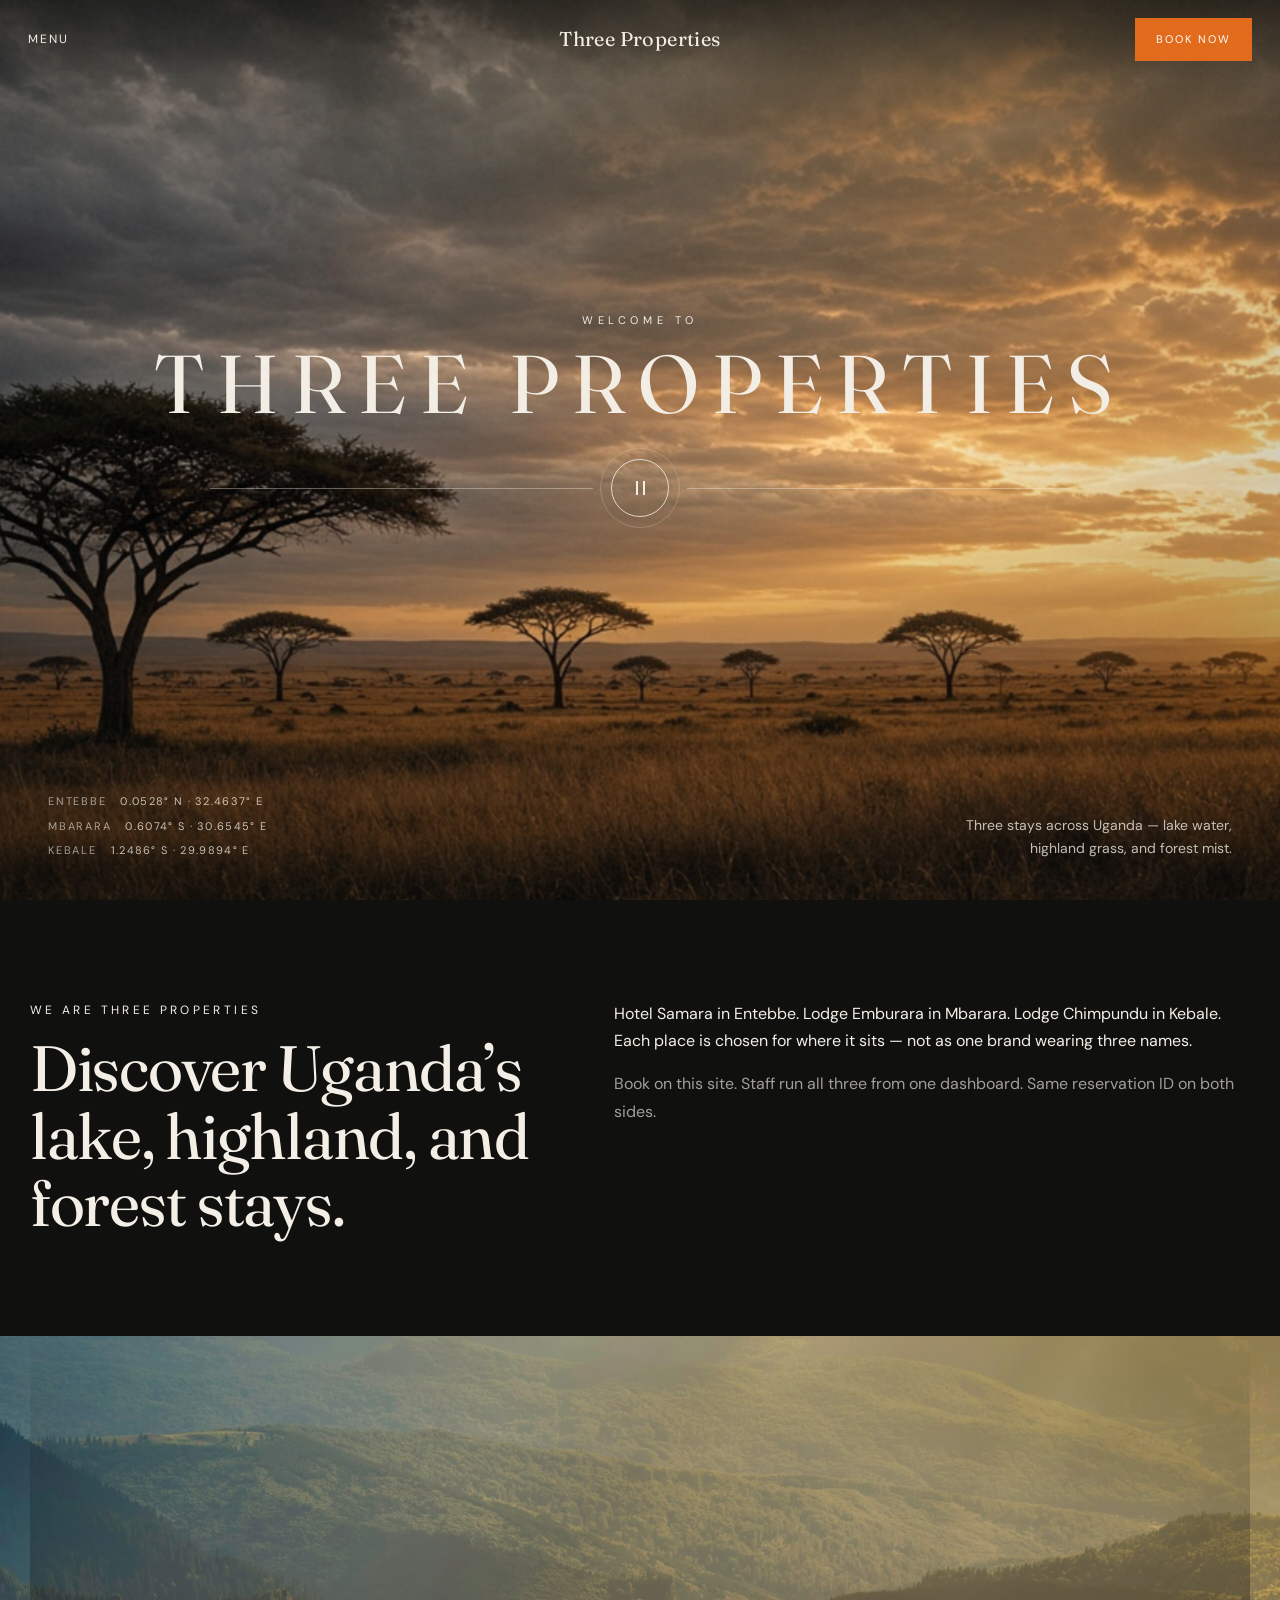
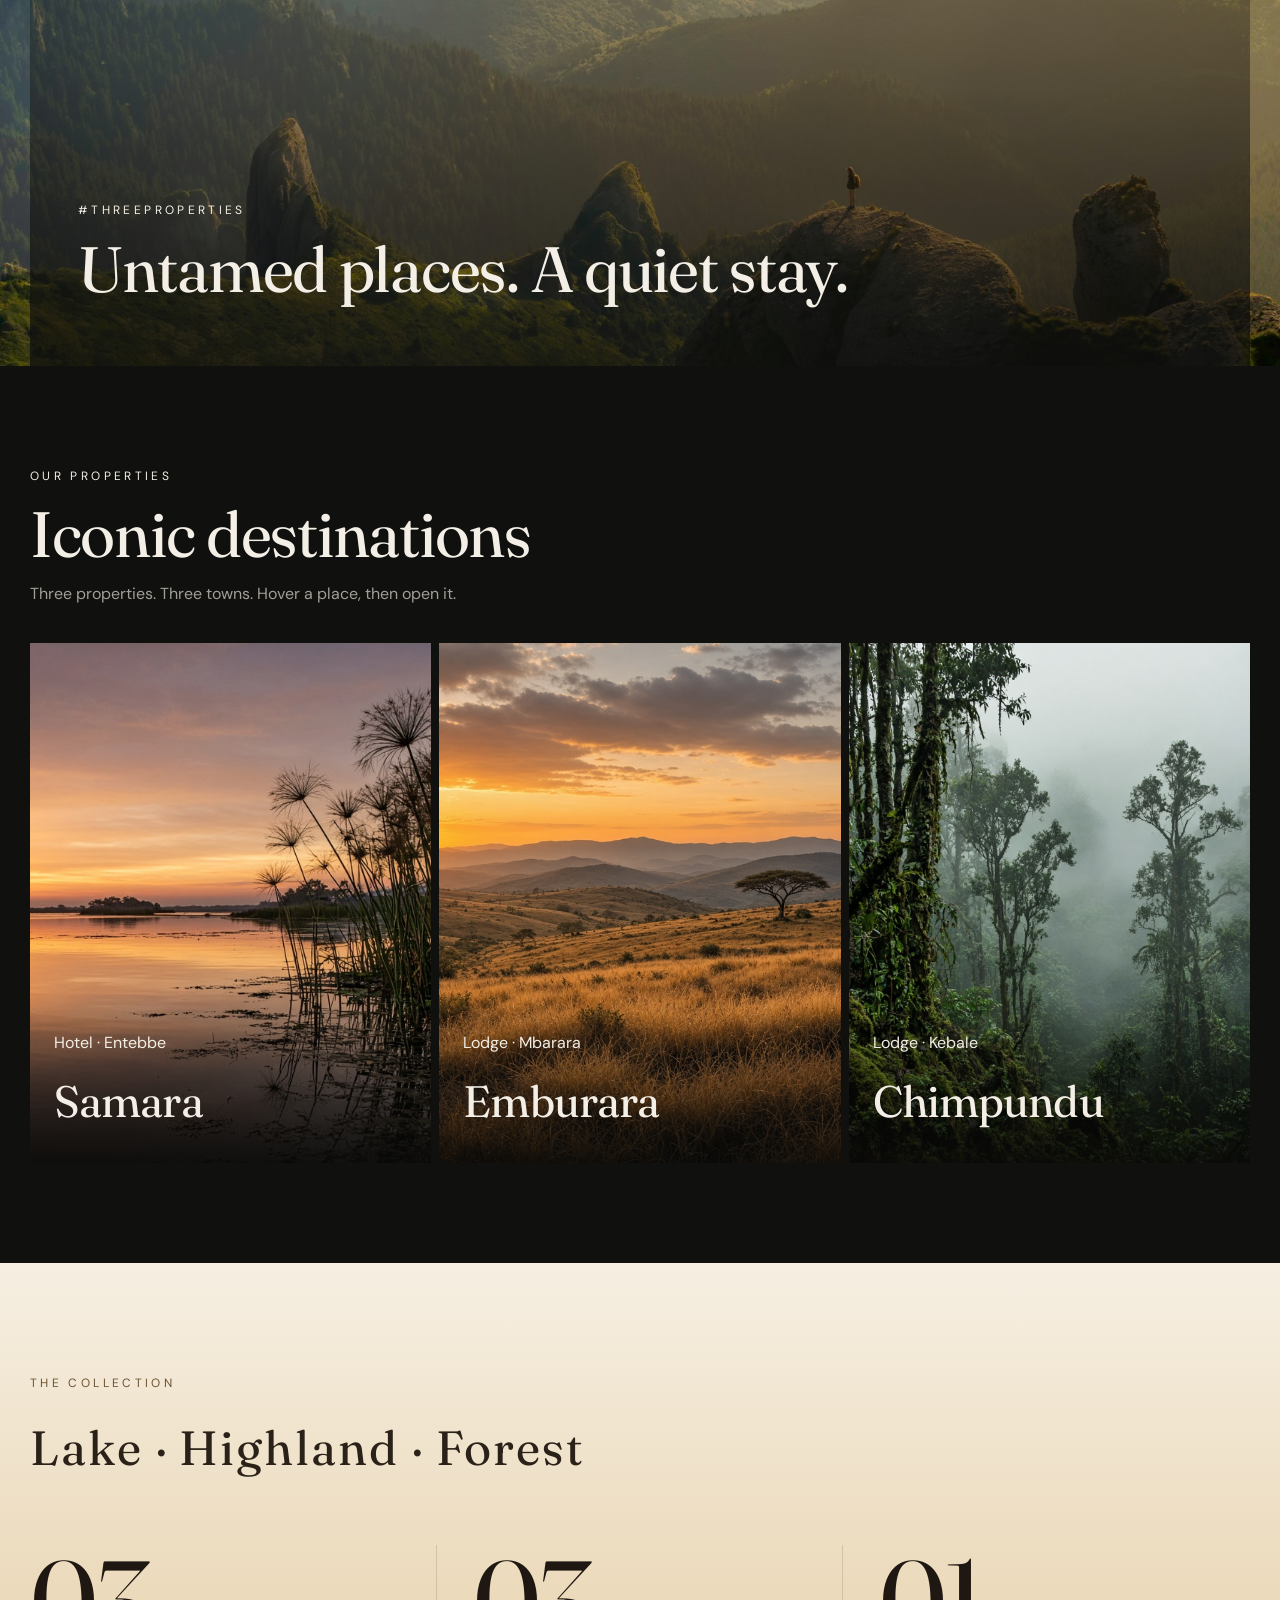
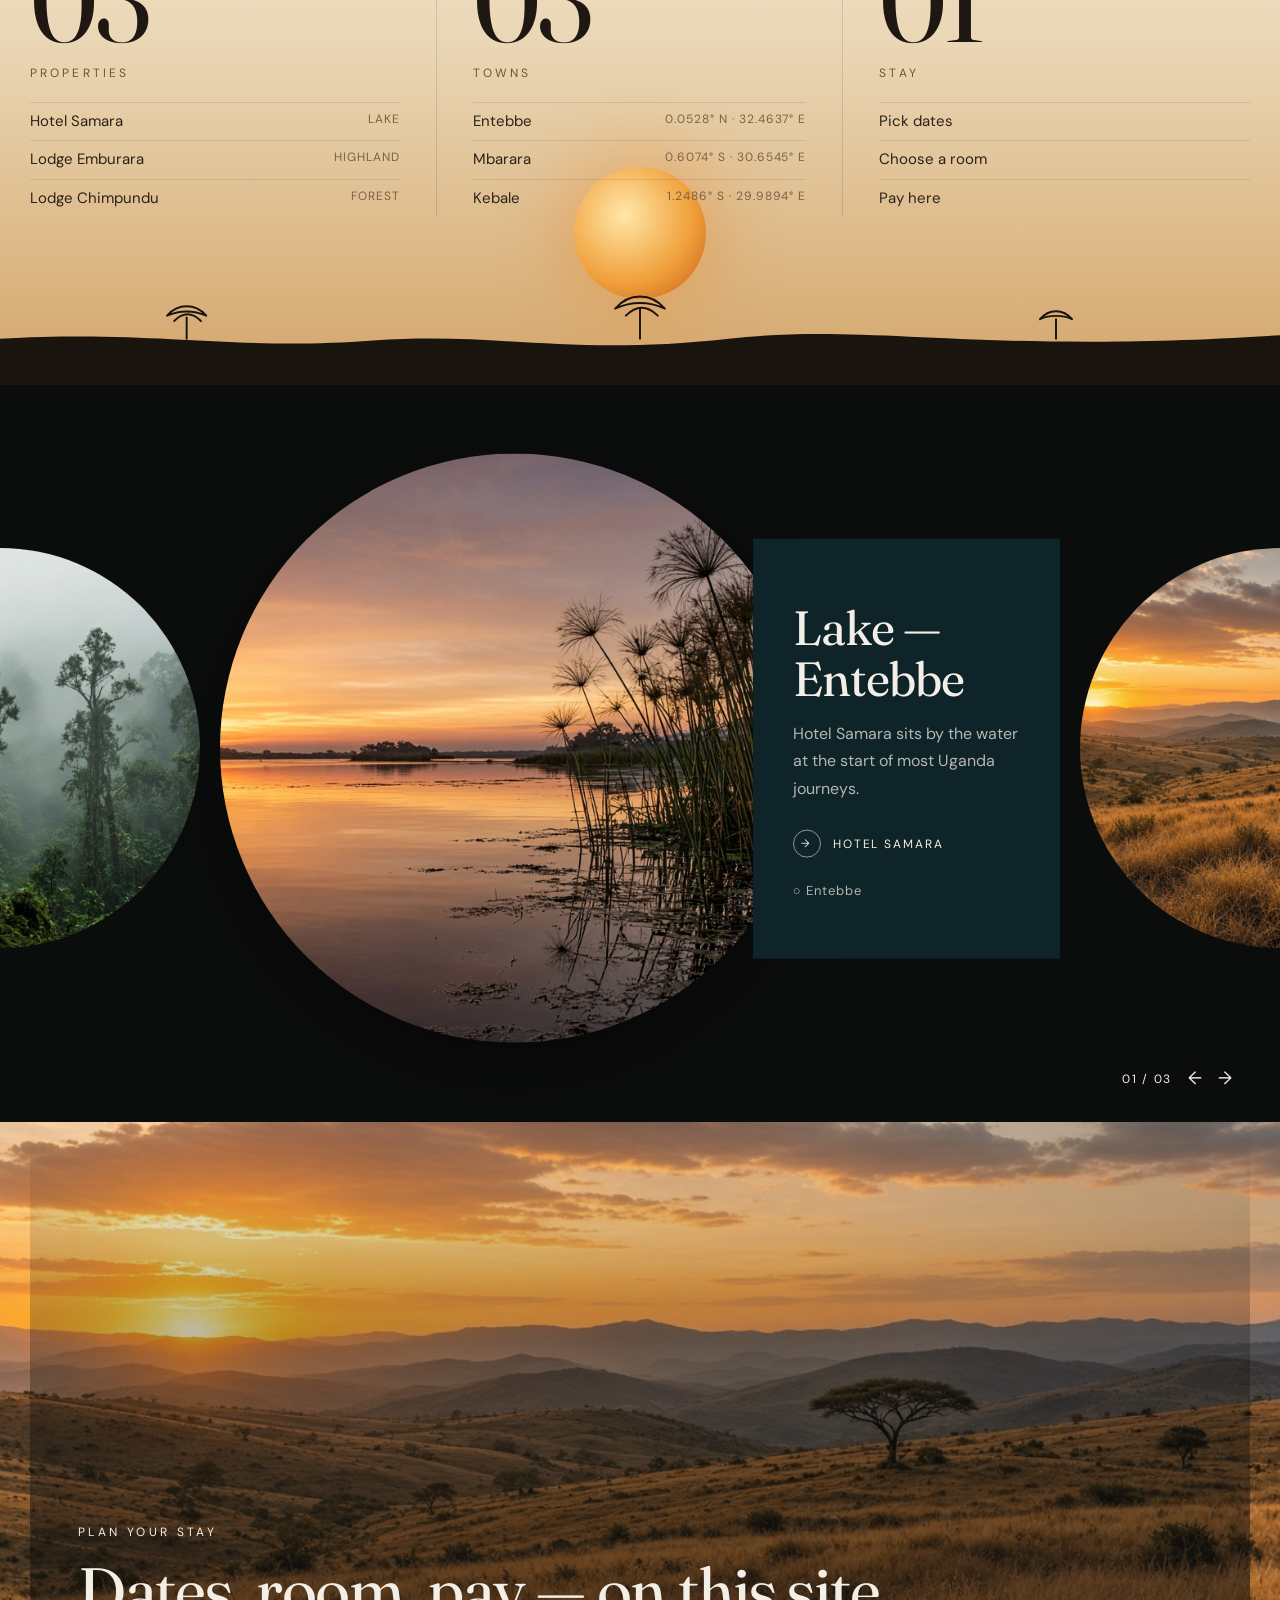
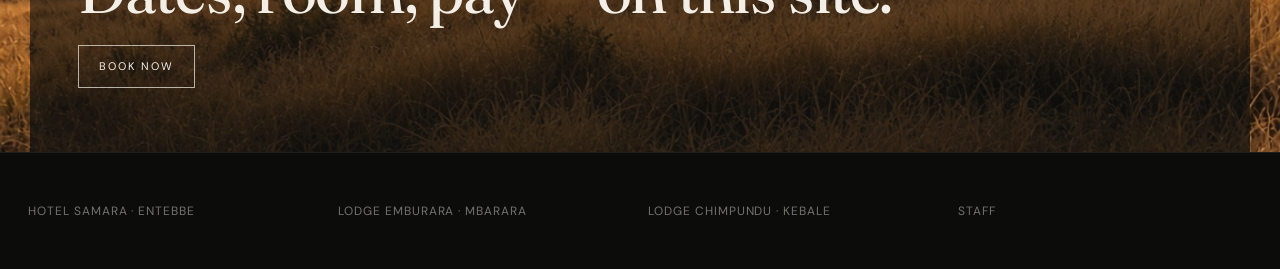
==== commit 7bed86f0: "fix the landing page" ====
--- a/index.html
+++ b/index.html
@@ -4,76 +4,13 @@
   <meta charset="UTF-8" />
   <meta name="viewport" content="width=device-width, initial-scale=1.0" />
   <title>Three Properties — Uganda</title>
-  <link rel="preconnect" href="https://fonts.googleapis.com" />
-  <link rel="preconnect" href="https://fonts.gstatic.com" crossorigin />
-  <link href="https://fonts.googleapis.com/css2?family=DM+Sans:opsz,wght@9..40,400;9..40,500&family=Fraunces:opsz,wght@9..144,400;9..144,500&display=swap" rel="stylesheet" />
-  <style>
-    * { box-sizing: border-box; margin: 0; padding: 0; }
-    body {
-      min-height: 100vh;
-      background: #10100e;
-      color: #f4efe6;
-      font-family: "DM Sans", sans-serif;
-    }
-    .hero {
-      min-height: 100vh;
-      display: grid;
-      place-items: end start;
-      padding: 0 48px 90px;
-      position: relative;
-      overflow: hidden;
-      background:
-        linear-gradient(180deg, rgba(16,16,14,.2), rgba(16,16,14,.75)),
-        url("website/img/hero-3.jpg") center / cover no-repeat,
-        #10100e;
-    }
-    .inner { position: relative; z-index: 2; max-width: 1100px; }
-    .welcome {
-      letter-spacing: 0.28em;
-      text-transform: uppercase;
-      font-size: 13px;
-      margin-bottom: 10px;
-      animation: rise 1s ease both;
-    }
-    h1 {
-      font-family: "Fraunces", serif;
-      font-weight: 400;
-      font-size: clamp(52px, 10vw, 112px);
-      line-height: 0.92;
-      animation: rise 1.1s .08s ease both;
-    }
-    .lead {
-      margin-top: 18px;
-      max-width: 520px;
-      color: rgba(244,239,230,.75);
-      animation: rise 1.1s .16s ease both;
-    }
-    .cta {
-      display: inline-block;
-      margin-top: 32px;
-      padding: 12px 22px;
-      border: 1px solid rgba(244,239,230,.7);
-      color: #f4efe6;
-      text-decoration: none;
-      letter-spacing: 0.18em;
-      text-transform: uppercase;
-      font-size: 11px;
-      animation: rise 1.1s .24s ease both;
-      transition: .3s ease;
-    }
-    .cta:hover { background: #f4efe6; color: #10100e; }
-    @keyframes rise { from { opacity: 0; transform: translateY(20px); } to { opacity: 1; transform: none; } }
-    @media (max-width: 700px) { .hero { padding: 0 20px 64px; } }
-  </style>
+  <link rel="canonical" href="website/index.html#/home" />
+  <meta http-equiv="refresh" content="0; url=website/index.html#/home" />
+  <script>
+    location.replace("website/index.html#/home");
+  </script>
 </head>
 <body>
-  <header class="hero">
-    <div class="inner">
-      <p class="welcome">Welcome to</p>
-      <h1>Three Properties</h1>
-      <p class="lead">Hotel Samara · Lodge Emburara · Lodge Chimpundu — a live demo of the website and staff software.</p>
-      <a class="cta" href="website/index.html">View website</a>
-    </div>
-  </header>
+  <p><a href="website/index.html#/home">Open the website</a></p>
 </body>
 </html>
